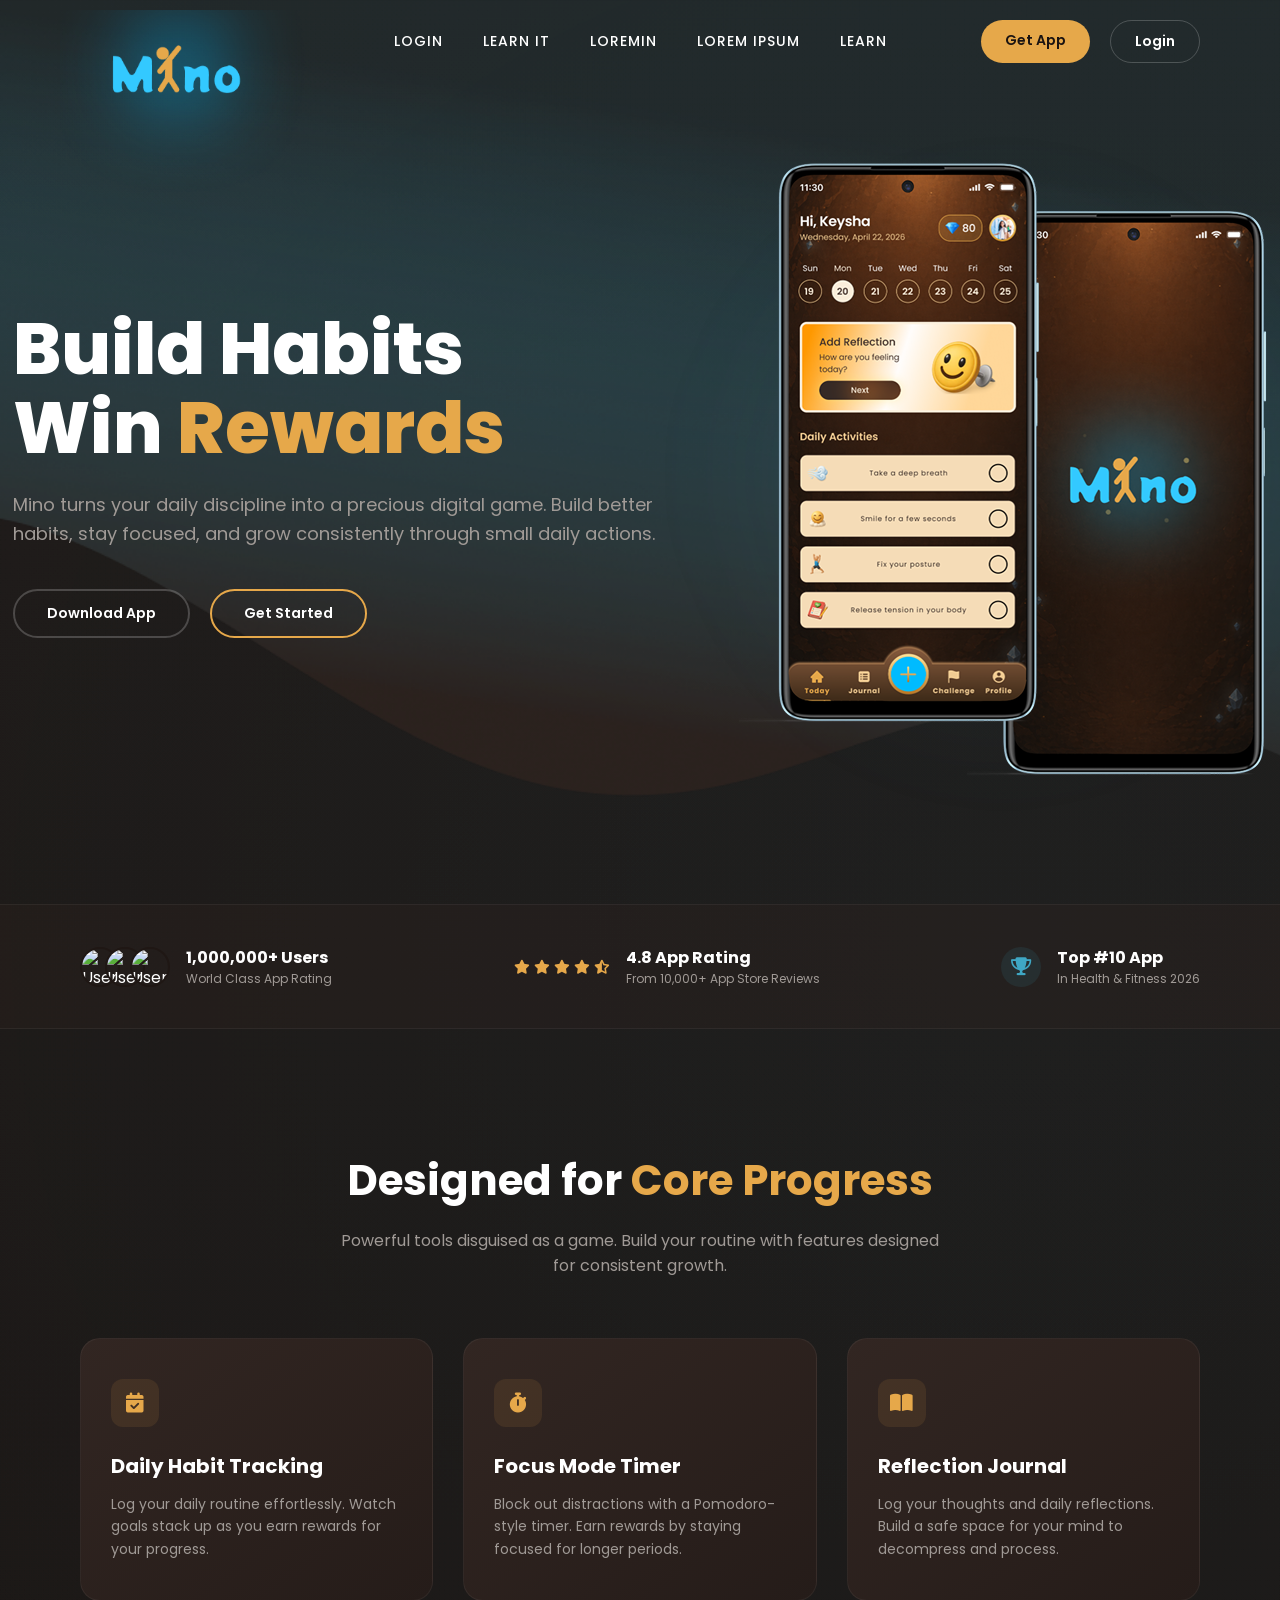
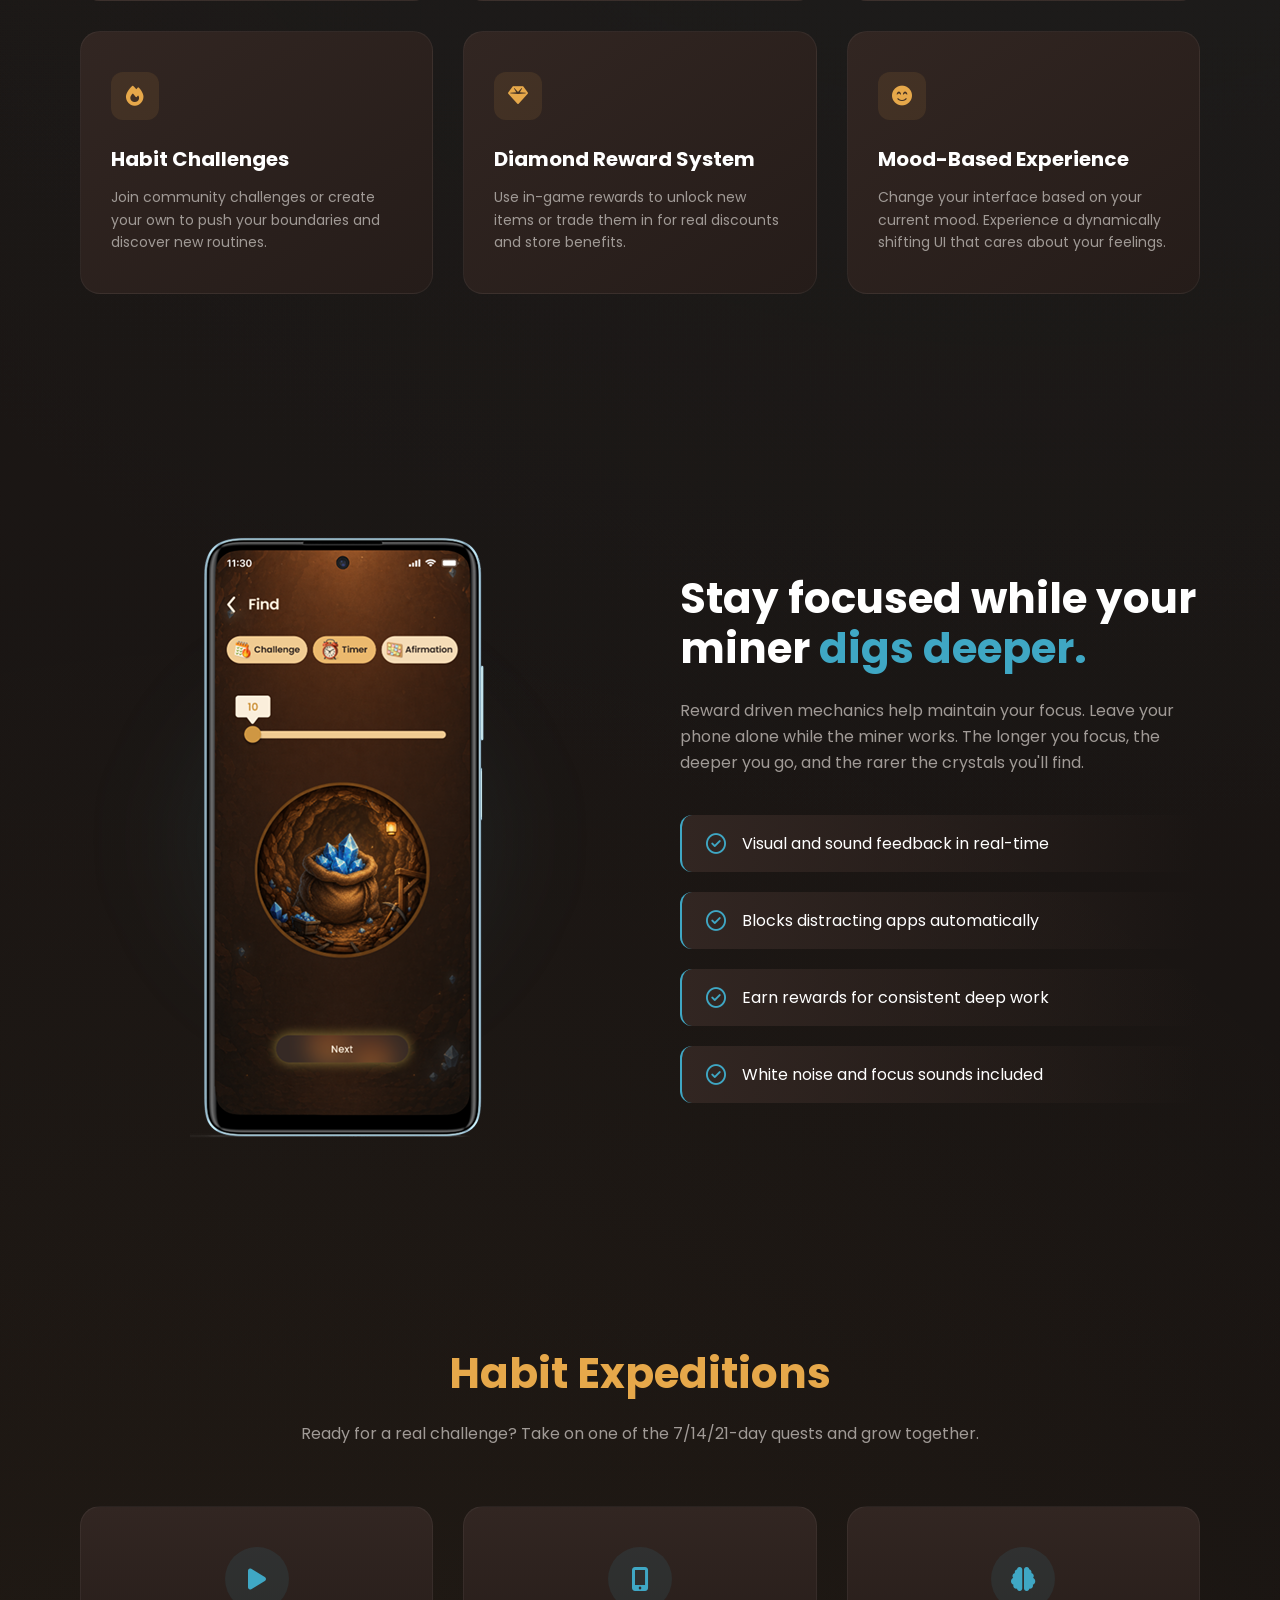
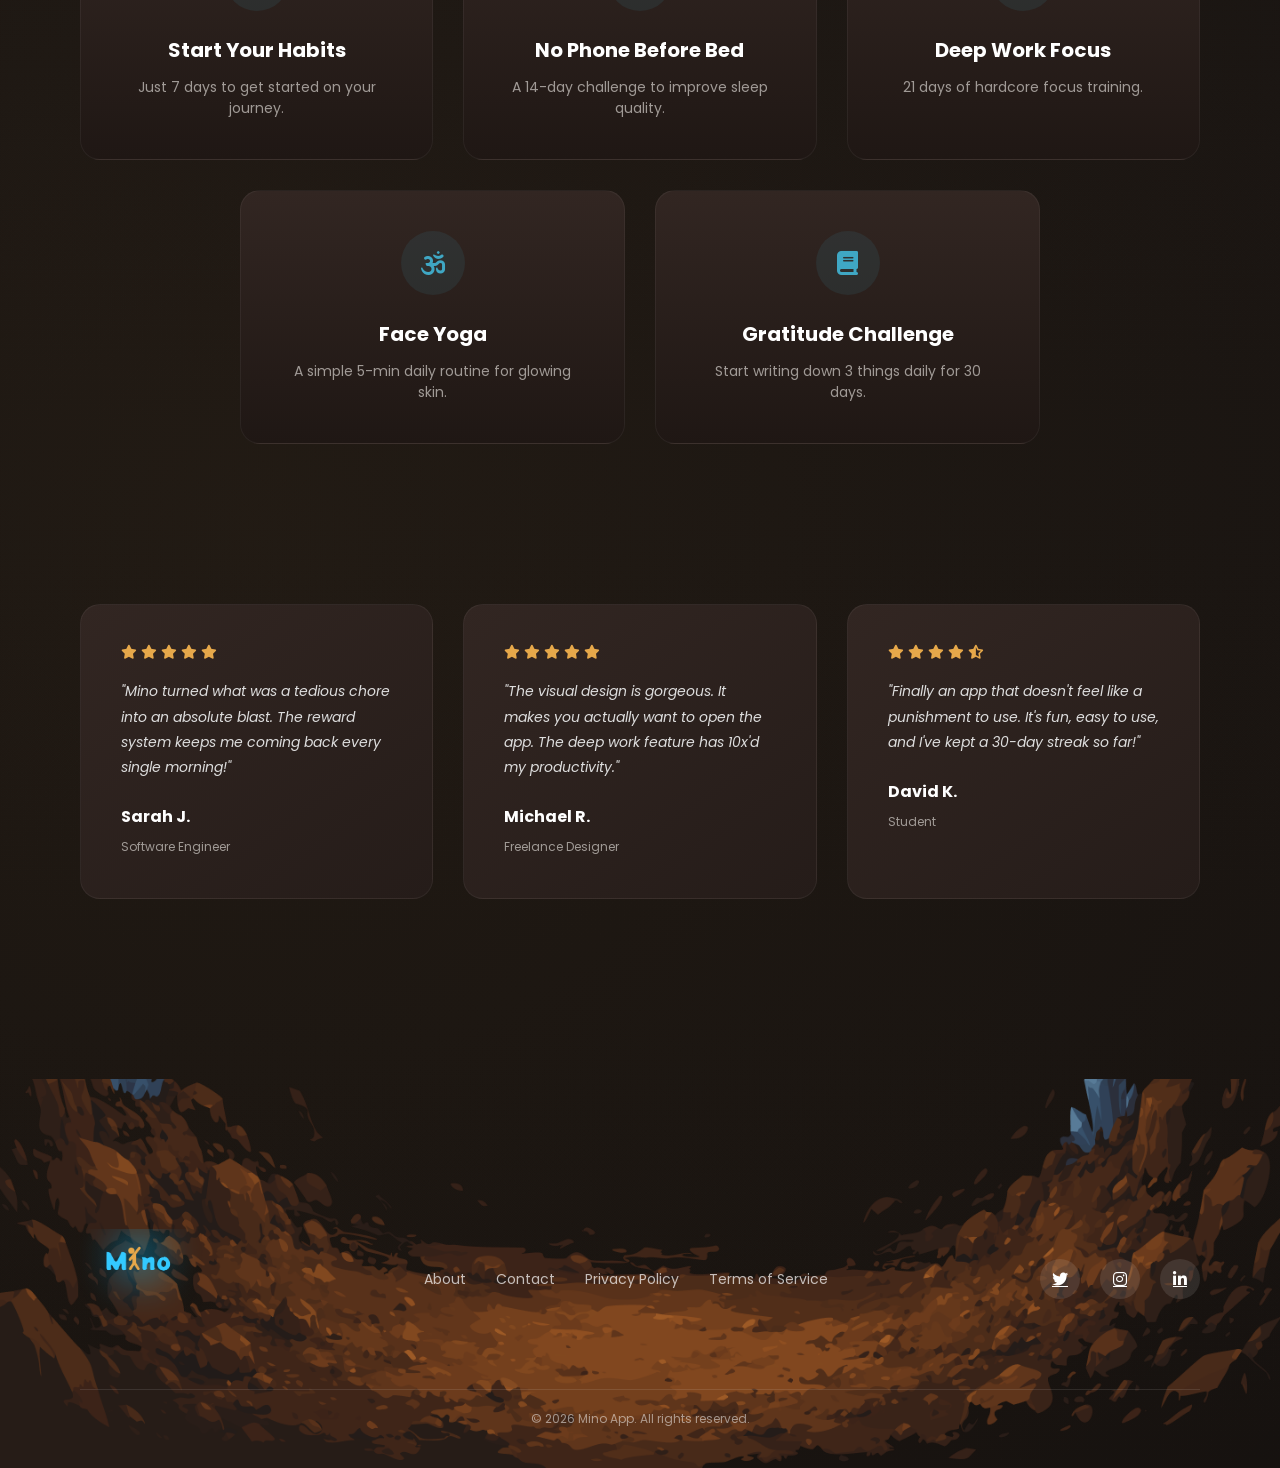
==== index.html @ 0b79ce55 "first commit" ====
<!DOCTYPE html>
<html lang="en">
<head>
    <meta charset="UTF-8">
    <meta name="viewport" content="width=device-width, initial-scale=1.0">
    <title>Mino - Build Habits Win Rewards</title>
    <link rel="stylesheet" href="style.css">
    <link href="https://fonts.googleapis.com/css2?family=Poppins:wght@300;400;500;600;700;800&display=swap" rel="stylesheet">
    <link rel="stylesheet" href="https://cdnjs.cloudflare.com/ajax/libs/font-awesome/6.4.0/css/all.min.css">
</head>
<body>
    <div class="app-container">
        <!-- Logo -->
        <div class="logo">
            <img src="assets/logo.png" alt="Mino Logo" class="logo-img">
        </div>

        <!-- Navigation -->
        <nav class="navbar">
            <div class="nav-links">
                <a href="#">Login</a>
                <a href="#">Learn It</a>
                <a href="#">Loremin</a>
                <a href="#">Lorem Ipsum</a>
                <a href="#">Learn</a>
            </div>
            <div class="nav-actions">
                <a href="#" class="btn btn-primary">Get App</a>
                <a href="#" class="btn btn-outline">Login</a>
            </div>
        </nav>

        <!-- Hero Section -->
        <div class="hero-overlay"></div>
        <section class="hero">
            <div class="hero-content">
                <h1>Build Habits<br>Win <span class="text-orange">Rewards</span></h1>
                <p>Mino turns your daily discipline into a precious digital game. Build better habits, stay focused, and grow consistently through small daily actions.</p>
                <div class="hero-buttons">
                    <a href="#" class="btn btn-outline-thick">Download App</a>
                    <a href="#" class="btn btn-outline-thick text-orange border-orange">Get Started</a>
                </div>
            </div>
            <div class="hero-image">
                <div class="glow-bg"></div>
                <img src="assets/two_phones.png" alt="Mino App on Phones" class="phones-img">
            </div>
        </section>

        <!-- Stats Strip -->
        <section class="stats-strip">
            <div class="stat-item">
                <div class="avatars">
                    <img src="https://i.pravatar.cc/150?u=1" alt="User">
                    <img src="https://i.pravatar.cc/150?u=2" alt="User">
                    <img src="https://i.pravatar.cc/150?u=3" alt="User">
                </div>
                <div class="stat-text">
                    <strong>1,000,000+ Users</strong>
                    <span>World Class App Rating</span>
                </div>
            </div>
            <div class="stat-item center-stat">
                <div class="stars">
                    <i class="fas fa-star"></i><i class="fas fa-star"></i><i class="fas fa-star"></i><i class="fas fa-star"></i><i class="fas fa-star-half-alt"></i>
                </div>
                <div class="stat-text">
                    <strong>4.8 App Rating</strong>
                    <span>From 10,000+ App Store Reviews</span>
                </div>
            </div>
            <div class="stat-item right-stat">
                <div class="icon-circle"><i class="fas fa-trophy"></i></div>
                <div class="stat-text">
                    <strong>Top #10 App</strong>
                    <span>In Health & Fitness 2026</span>
                </div>
            </div>
        </section>

        <!-- Features Grid -->
        <section class="features">
            <div class="section-header">
                <h2>Designed for <span class="text-orange">Core Progress</span></h2>
                <p>Powerful tools disguised as a game. Build your routine with features designed for consistent growth.</p>
            </div>
            <div class="features-grid">
                <div class="feature-card">
                    <div class="icon-box"><i class="fas fa-calendar-check"></i></div>
                    <h3>Daily Habit Tracking</h3>
                    <p>Log your daily routine effortlessly. Watch goals stack up as you earn rewards for your progress.</p>
                </div>
                <div class="feature-card">
                    <div class="icon-box"><i class="fas fa-stopwatch"></i></div>
                    <h3>Focus Mode Timer</h3>
                    <p>Block out distractions with a Pomodoro-style timer. Earn rewards by staying focused for longer periods.</p>
                </div>
                <div class="feature-card">
                    <div class="icon-box"><i class="fas fa-book-open"></i></div>
                    <h3>Reflection Journal</h3>
                    <p>Log your thoughts and daily reflections. Build a safe space for your mind to decompress and process.</p>
                </div>
                <div class="feature-card">
                    <div class="icon-box"><i class="fas fa-fire"></i></div>
                    <h3>Habit Challenges</h3>
                    <p>Join community challenges or create your own to push your boundaries and discover new routines.</p>
                </div>
                <div class="feature-card">
                    <div class="icon-box"><i class="fas fa-gem"></i></div>
                    <h3>Diamond Reward System</h3>
                    <p>Use in-game rewards to unlock new items or trade them in for real discounts and store benefits.</p>
                </div>
                <div class="feature-card">
                    <div class="icon-box"><i class="fas fa-smile-beam"></i></div>
                    <h3>Mood-Based Experience</h3>
                    <p>Change your interface based on your current mood. Experience a dynamically shifting UI that cares about your feelings.</p>
                </div>
            </div>
        </section>

        <!-- Miner Section -->
        <section class="miner-section">
            <div class="miner-image">
                <div class="glow-bg-cyan"></div>
                <img src="assets/single_phone.png" alt="Mino Miner App">
            </div>
            <div class="miner-content">
                <h2>Stay focused while your<br>miner <span class="text-cyan">digs deeper.</span></h2>
                <p>Reward driven mechanics help maintain your focus. Leave your phone alone while the miner works. The longer you focus, the deeper you go, and the rarer the crystals you'll find.</p>
                
                <div class="miner-features">
                    <div class="miner-feature">
                        <i class="far fa-check-circle"></i>
                        <span>Visual and sound feedback in real-time</span>
                    </div>
                    <div class="miner-feature">
                        <i class="far fa-check-circle"></i>
                        <span>Blocks distracting apps automatically</span>
                    </div>
                    <div class="miner-feature">
                        <i class="far fa-check-circle"></i>
                        <span>Earn rewards for consistent deep work</span>
                    </div>
                    <div class="miner-feature">
                        <i class="far fa-check-circle"></i>
                        <span>White noise and focus sounds included</span>
                    </div>
                </div>
            </div>
        </section>

        <!-- Habit Expeditions -->
        <section class="expeditions">
            <h2>Habit Expeditions</h2>
            <p>Ready for a real challenge? Take on one of the 7/14/21-day quests and grow together.</p>
            
            <div class="expeditions-grid">
                <div class="expedition-card">
                    <div class="icon-circle-large"><i class="fas fa-play"></i></div>
                    <h3>Start Your Habits</h3>
                    <p>Just 7 days to get started on your journey.</p>
                </div>
                <div class="expedition-card">
                    <div class="icon-circle-large"><i class="fas fa-mobile-alt"></i></div>
                    <h3>No Phone Before Bed</h3>
                    <p>A 14-day challenge to improve sleep quality.</p>
                </div>
                <div class="expedition-card">
                    <div class="icon-circle-large"><i class="fas fa-brain"></i></div>
                    <h3>Deep Work Focus</h3>
                    <p>21 days of hardcore focus training.</p>
                </div>
            </div>
            <div class="expeditions-grid bottom-grid">
                <div class="expedition-card">
                    <div class="icon-circle-large"><i class="fas fa-om"></i></div>
                    <h3>Face Yoga</h3>
                    <p>A simple 5-min daily routine for glowing skin.</p>
                </div>
                <div class="expedition-card">
                    <div class="icon-circle-large"><i class="fas fa-book"></i></div>
                    <h3>Gratitude Challenge</h3>
                    <p>Start writing down 3 things daily for 30 days.</p>
                </div>
            </div>
        </section>

        <!-- Testimonials -->
        <section class="testimonials">
            <div class="testimonial-card">
                <div class="stars"><i class="fas fa-star"></i><i class="fas fa-star"></i><i class="fas fa-star"></i><i class="fas fa-star"></i><i class="fas fa-star"></i></div>
                <p>"Mino turned what was a tedious chore into an absolute blast. The reward system keeps me coming back every single morning!"</p>
                <strong>Sarah J.</strong>
                <span>Software Engineer</span>
            </div>
            <div class="testimonial-card">
                <div class="stars"><i class="fas fa-star"></i><i class="fas fa-star"></i><i class="fas fa-star"></i><i class="fas fa-star"></i><i class="fas fa-star"></i></div>
                <p>"The visual design is gorgeous. It makes you actually want to open the app. The deep work feature has 10x'd my productivity."</p>
                <strong>Michael R.</strong>
                <span>Freelance Designer</span>
            </div>
            <div class="testimonial-card">
                <div class="stars"><i class="fas fa-star"></i><i class="fas fa-star"></i><i class="fas fa-star"></i><i class="fas fa-star"></i><i class="fas fa-star-half-alt"></i></div>
                <p>"Finally an app that doesn't feel like a punishment to use. It's fun, easy to use, and I've kept a 30-day streak so far!"</p>
                <strong>David K.</strong>
                <span>Student</span>
            </div>
        </section>

        <!-- Footer -->
        <footer class="site-footer">
            <div class="footer-content">
                <img src="assets/logo.png" alt="Mino Logo" class="footer-logo">
                <div class="footer-links">
                    <a href="#">About</a>
                    <a href="#">Contact</a>
                    <a href="#">Privacy Policy</a>
                    <a href="#">Terms of Service</a>
                </div>
                <div class="social-links">
                    <a href="#"><i class="fab fa-twitter"></i></a>
                    <a href="#"><i class="fab fa-instagram"></i></a>
                    <a href="#"><i class="fab fa-linkedin-in"></i></a>
                </div>
            </div>
            <div class="copyright">
                &copy; 2026 Mino App. All rights reserved.
            </div>
        </footer>
    </div>
</body>
</html>
---- style.css ----
:root {
    --color-orange: #E6A84A;
    --color-cyan: #3FA7C4;
    --color-cyan-glow: #3FA7C420;
    --color-bg-dark: #1F1714;
    --color-bg-light: #2F2420;
    --color-card-bg: #3B2F2A;
    --color-text: #FFFFFF;
    --color-text-muted: #A09A96;
}

* {
    margin: 0;
    padding: 0;
    box-sizing: border-box;
}

body {
    font-family: 'Poppins', sans-serif;
    background-color: var(--color-bg-dark);
    background: linear-gradient(180deg, #1f1a18 0%, #15110f 100%);
    color: var(--color-text);
    overflow-x: hidden;
}

.app-container {
    width: 100%;
    margin: 0 auto;
    position: relative;
    background: radial-gradient(circle at 80% 20%, rgba(63, 167, 196, 0.05) 0%, transparent 40%),
                radial-gradient(circle at 20% 80%, rgba(230, 168, 74, 0.05) 0%, transparent 40%);
}

.text-orange {
    color: var(--color-orange);
}

.text-cyan {
    color: var(--color-cyan);
}

/* Navigation */
.navbar {
    display: flex;
    justify-content: flex-end;
    align-items: center;
    padding: 20px 80px;
    position: relative;
    z-index: 10;
}

.logo {
    position: absolute;
    top: 10px;
    left: 60px;
    z-index: 100;
}

.logo-img {
    height: 200px;
}

.nav-links {
    display: flex;
    gap: 40px;
    position: absolute;
    left: 50%;
    transform: translateX(-50%);
}

.nav-links a {
    color: var(--color-text);
    text-decoration: none;
    font-size: 14px;
    font-weight: 500;
    text-transform: uppercase;
    letter-spacing: 1px;
    transition: color 0.3s;
}

.nav-links a:hover {
    color: var(--color-orange);
}

.nav-actions {
    display: flex;
    gap: 20px;
}

.btn {
    padding: 10px 24px;
    border-radius: 50px;
    text-decoration: none;
    font-weight: 600;
    font-size: 14px;
    transition: all 0.3s;
}

.btn-primary {
    background-color: var(--color-orange);
    color: #1A1311;
}

.btn-primary:hover {
    background-color: #f5b75a;
    box-shadow: 0 0 15px rgba(230, 168, 74, 0.4);
}

.btn-outline {
    border: 1px solid rgba(255, 255, 255, 0.2);
    color: var(--color-text);
}

.btn-outline:hover {
    border-color: var(--color-orange);
    color: var(--color-orange);
}

.btn-outline-thick {
    border: 2px solid rgba(255, 255, 255, 0.2);
    color: var(--color-text);
    padding: 12px 32px;
}

.border-orange {
    border-color: var(--color-orange);
}

/* Hero Section */
.hero-overlay {
    position: absolute;
    top: 0;
    left: 0;
    width: 100%;
    height: 1000px;
    background-image: url('assets/overlay1.png');
    background-size: cover;
    background-position: center top;
    background-repeat: no-repeat;
    z-index: 1;
    pointer-events: none;
    opacity: 0.8; /* Adjust if it's too bright */
}

.hero {
    display: flex;
    align-items: center;
    gap: 38px;
    max-width: 1253.2px;
    height: 621px;
    margin: 80px auto 120px;
    position: relative;
}

.hero-content {
    flex: 1;
    z-index: 2;
}

.hero-content h1 {
    font-size: 72px;
    font-weight: 800;
    line-height: 1.1;
    margin-bottom: 24px;
}

.hero-content p {
    font-size: 18px;
    color: var(--color-text-muted);
    margin-bottom: 40px;
    line-height: 1.6;
}

.hero-buttons {
    display: flex;
    gap: 20px;
}

.hero-image {
    width: 528px;
    height: 621px;
    position: relative;
    display: flex;
    justify-content: flex-end;
}

.phones-img {
    width: 528px;
    height: 621px;
    object-fit: contain;
    z-index: 2;
    position: relative;
}

.glow-bg {
    position: absolute;
    top: 50%;
    left: 50%;
    transform: translate(-50%, -50%);
    width: 600px;
    height: 600px;
    background: radial-gradient(circle, var(--color-cyan-glow) 0%, transparent 70%);
    z-index: 1;
    filter: blur(50px);
}

/* Stats Strip */
.stats-strip {
    display: flex;
    justify-content: space-between;
    align-items: center;
    padding: 40px 80px;
    border-top: 1px solid rgba(255,255,255,0.05);
    border-bottom: 1px solid rgba(255,255,255,0.05);
    background: rgba(47, 36, 32, 0.3);
}

.stat-item {
    display: flex;
    align-items: center;
    gap: 16px;
}

.avatars {
    display: flex;
}

.avatars img {
    width: 40px;
    height: 40px;
    border-radius: 50%;
    border: 2px solid var(--color-bg-dark);
    margin-left: -15px;
}

.avatars img:first-child {
    margin-left: 0;
}

.stat-text {
    display: flex;
    flex-direction: column;
}

.stat-text strong {
    font-size: 16px;
}

.stat-text span {
    font-size: 12px;
    color: var(--color-text-muted);
}

.stars {
    color: var(--color-orange);
    font-size: 14px;
    display: flex;
    gap: 4px;
}

.icon-circle {
    width: 40px;
    height: 40px;
    border-radius: 50%;
    background: rgba(63, 167, 196, 0.1);
    color: var(--color-cyan);
    display: flex;
    justify-content: center;
    align-items: center;
    font-size: 18px;
}

/* Features Grid */
.features {
    padding: 120px 80px;
    text-align: center;
}

.section-header {
    max-width: 600px;
    margin: 0 auto 60px;
}

.section-header h2 {
    font-size: 42px;
    margin-bottom: 16px;
}

.section-header p {
    color: var(--color-text-muted);
}

.features-grid {
    display: grid;
    grid-template-columns: repeat(3, 1fr);
    gap: 30px;
    text-align: left;
}

.feature-card {
    background: linear-gradient(145deg, #322622 0%, #251c19 100%);
    border: 1px solid rgba(255,255,255,0.05);
    padding: 40px 30px;
    border-radius: 20px;
    transition: all 0.3s ease;
}

.feature-card:hover {
    transform: translateY(-8px);
    border-color: rgba(230, 168, 74, 0.5);
    box-shadow: 0 15px 30px rgba(230, 168, 74, 0.15);
}

.icon-box {
    width: 48px;
    height: 48px;
    background: rgba(230, 168, 74, 0.1);
    color: var(--color-orange);
    border-radius: 12px;
    display: flex;
    justify-content: center;
    align-items: center;
    font-size: 20px;
    margin-bottom: 24px;
}

.feature-card h3 {
    font-size: 20px;
    margin-bottom: 12px;
}

.feature-card p {
    font-size: 14px;
    color: var(--color-text-muted);
    line-height: 1.6;
}

/* Miner Section */
.miner-section {
    display: flex;
    align-items: center;
    padding: 120px 80px;
    gap: 80px;
}

.miner-image {
    flex: 1;
    position: relative;
    display: flex;
    justify-content: center;
}

.miner-image img {
    max-width: 100%;
    z-index: 2;
    position: relative;
}

.glow-bg-cyan {
    position: absolute;
    top: 50%;
    left: 50%;
    transform: translate(-50%, -50%);
    width: 500px;
    height: 500px;
    background: radial-gradient(circle, var(--color-cyan-glow) 0%, transparent 60%);
    z-index: 1;
    filter: blur(40px);
}

.miner-content {
    flex: 1;
}

.miner-content h2 {
    font-size: 42px;
    margin-bottom: 24px;
    line-height: 1.2;
}

.miner-content p {
    color: var(--color-text-muted);
    margin-bottom: 40px;
    font-size: 16px;
    line-height: 1.6;
}

.miner-features {
    display: flex;
    flex-direction: column;
    gap: 20px;
}

.miner-feature {
    display: flex;
    align-items: center;
    gap: 16px;
    background: linear-gradient(90deg, #322622 0%, transparent 100%);
    padding: 16px 24px;
    border-radius: 12px;
    border-left: 2px solid var(--color-cyan);
    transition: transform 0.3s ease, background 0.3s ease;
}

.miner-feature:hover {
    transform: translateX(10px);
    background: linear-gradient(90deg, #3b2f2a 0%, transparent 100%);
}

.miner-feature i {
    color: var(--color-cyan);
    font-size: 20px;
}

/* Expeditions */
.expeditions {
    padding: 80px;
    text-align: center;
}

.expeditions h2 {
    font-size: 42px;
    margin-bottom: 16px;
    color: var(--color-orange);
}

.expeditions > p {
    color: var(--color-text-muted);
    margin-bottom: 60px;
}

.expeditions-grid {
    display: grid;
    grid-template-columns: repeat(3, 1fr);
    gap: 30px;
    margin-bottom: 30px;
}

.bottom-grid {
    grid-template-columns: repeat(2, 1fr);
    max-width: 800px;
    margin: 0 auto;
}

.expedition-card {
    background: linear-gradient(180deg, #322622 0%, #1f1714 100%);
    border: 1px solid rgba(255,255,255,0.05);
    padding: 40px;
    border-radius: 20px;
    transition: all 0.3s ease;
}

.expedition-card:hover {
    transform: translateY(-8px);
    border-color: rgba(63, 167, 196, 0.5);
    box-shadow: 0 15px 30px rgba(63, 167, 196, 0.15);
}

.icon-circle-large {
    width: 64px;
    height: 64px;
    background: rgba(63, 167, 196, 0.1);
    color: var(--color-cyan);
    border-radius: 50%;
    display: flex;
    justify-content: center;
    align-items: center;
    font-size: 24px;
    margin: 0 auto 24px;
}

.expedition-card h3 {
    font-size: 20px;
    margin-bottom: 12px;
}

.expedition-card p {
    font-size: 14px;
    color: var(--color-text-muted);
}

/* Testimonials */
.testimonials {
    display: grid;
    grid-template-columns: repeat(3, 1fr);
    gap: 30px;
    padding: 80px;
}

.testimonial-card {
    background: linear-gradient(145deg, #322622 0%, #251c19 100%);
    padding: 40px;
    border-radius: 20px;
    border: 1px solid rgba(255,255,255,0.05);
    transition: all 0.3s ease;
}

.testimonial-card:hover {
    transform: translateY(-8px);
    border-color: rgba(230, 168, 74, 0.5);
    box-shadow: 0 15px 30px rgba(230, 168, 74, 0.15);
}

.testimonial-card .stars {
    margin-bottom: 20px;
}

.testimonial-card p {
    font-size: 14px;
    line-height: 1.8;
    color: #ddd;
    margin-bottom: 24px;
    font-style: italic;
}

.testimonial-card strong {
    display: block;
    font-size: 16px;
    margin-bottom: 4px;
}

.testimonial-card span {
    font-size: 12px;
    color: var(--color-text-muted);
}

/* Footer */
.site-footer {
    position: relative;
    padding: 150px 80px 40px;
    margin-top: 100px;
    background-image: url('assets/bgg.png');
    background-size: cover;
    background-position: bottom center;
    background-repeat: no-repeat;
}

.footer-content {
    display: flex;
    justify-content: space-between;
    align-items: center;
    margin-bottom: 60px;
    position: relative;
    z-index: 2;
}

.footer-logo {
    height: 100px;
}

.footer-links {
    display: flex;
    gap: 30px;
}

.footer-links a {
    color: rgba(255,255,255,0.7);
    text-decoration: none;
    font-size: 14px;
}

.footer-links a:hover {
    color: #fff;
}

.social-links {
    display: flex;
    gap: 20px;
}

.social-links a {
    width: 40px;
    height: 40px;
    border-radius: 50%;
    background: rgba(255,255,255,0.1);
    color: #fff;
    display: flex;
    justify-content: center;
    align-items: center;
    transition: all 0.3s;
}

.social-links a:hover {
    background: var(--color-orange);
    color: #1A1311;
}

.copyright {
    text-align: center;
    color: rgba(255,255,255,0.5);
    font-size: 12px;
    border-top: 1px solid rgba(255,255,255,0.1);
    padding-top: 20px;
    position: relative;
    z-index: 2;
}
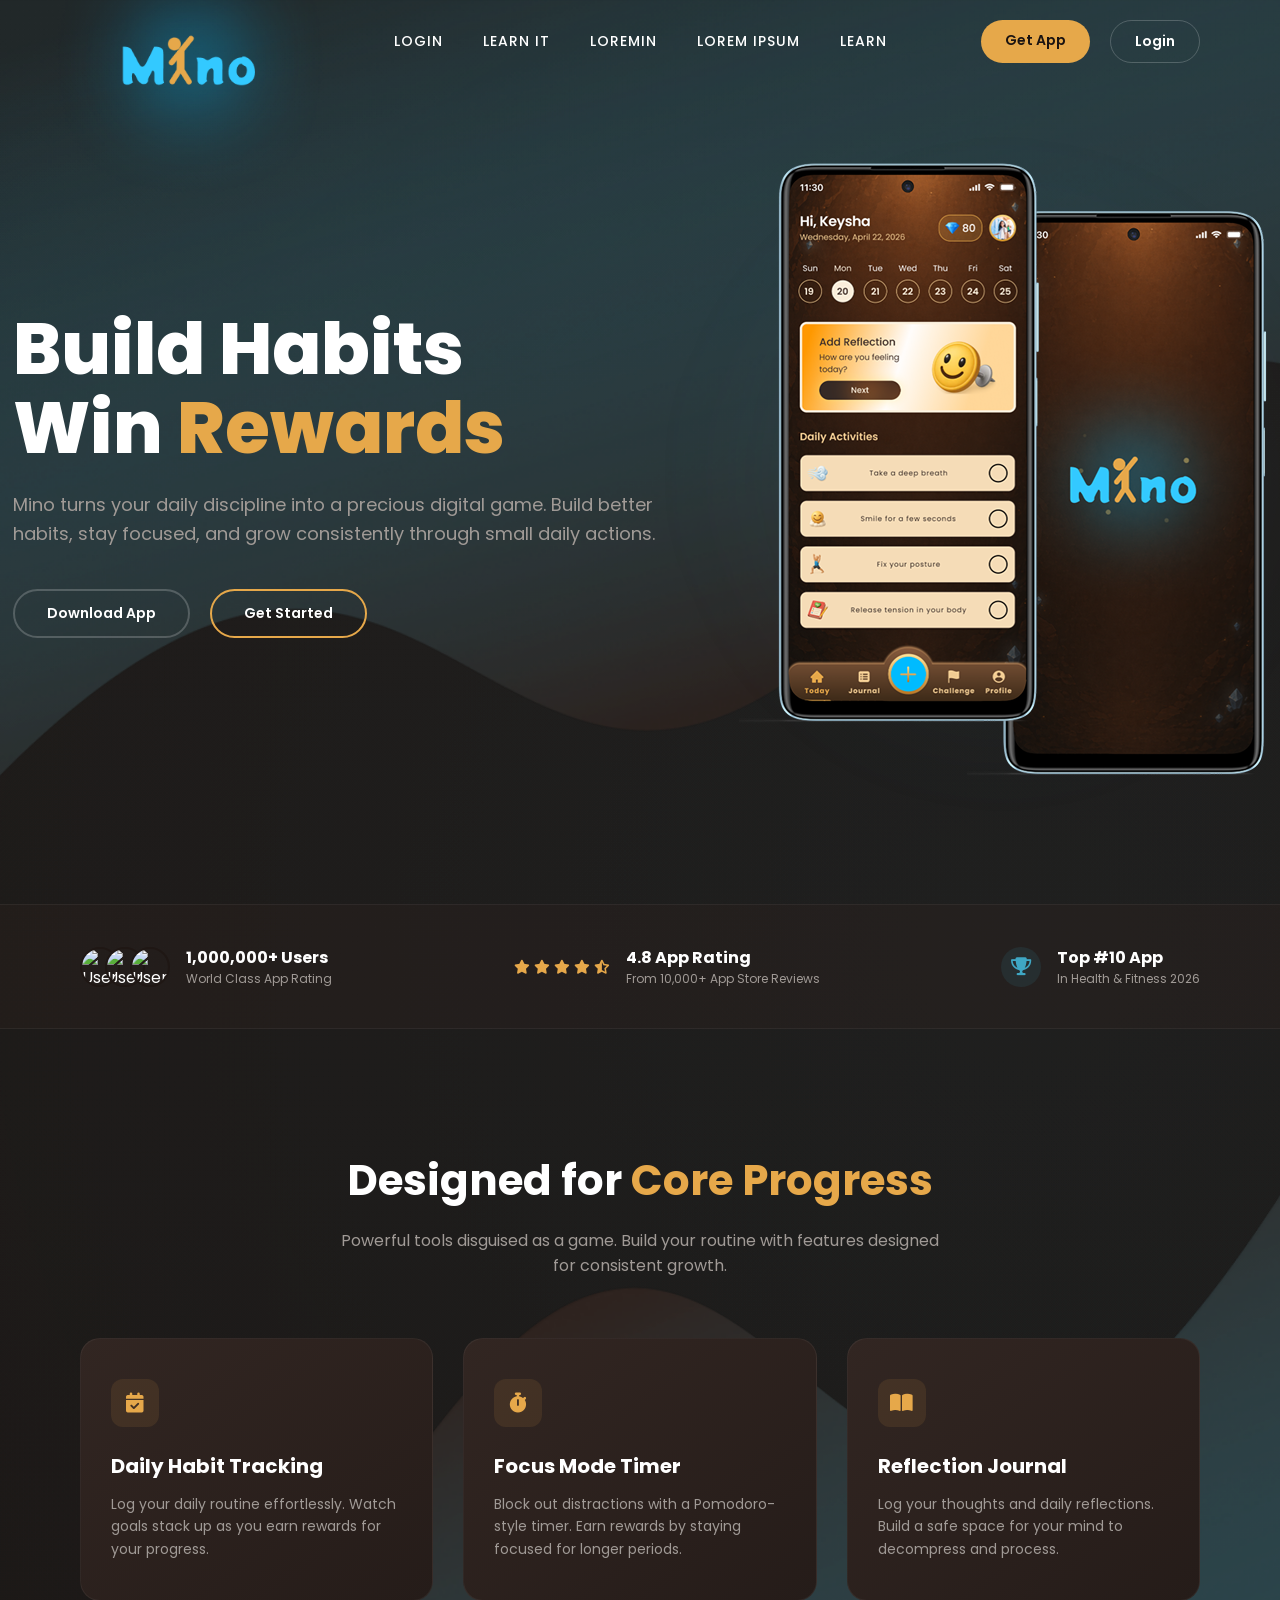
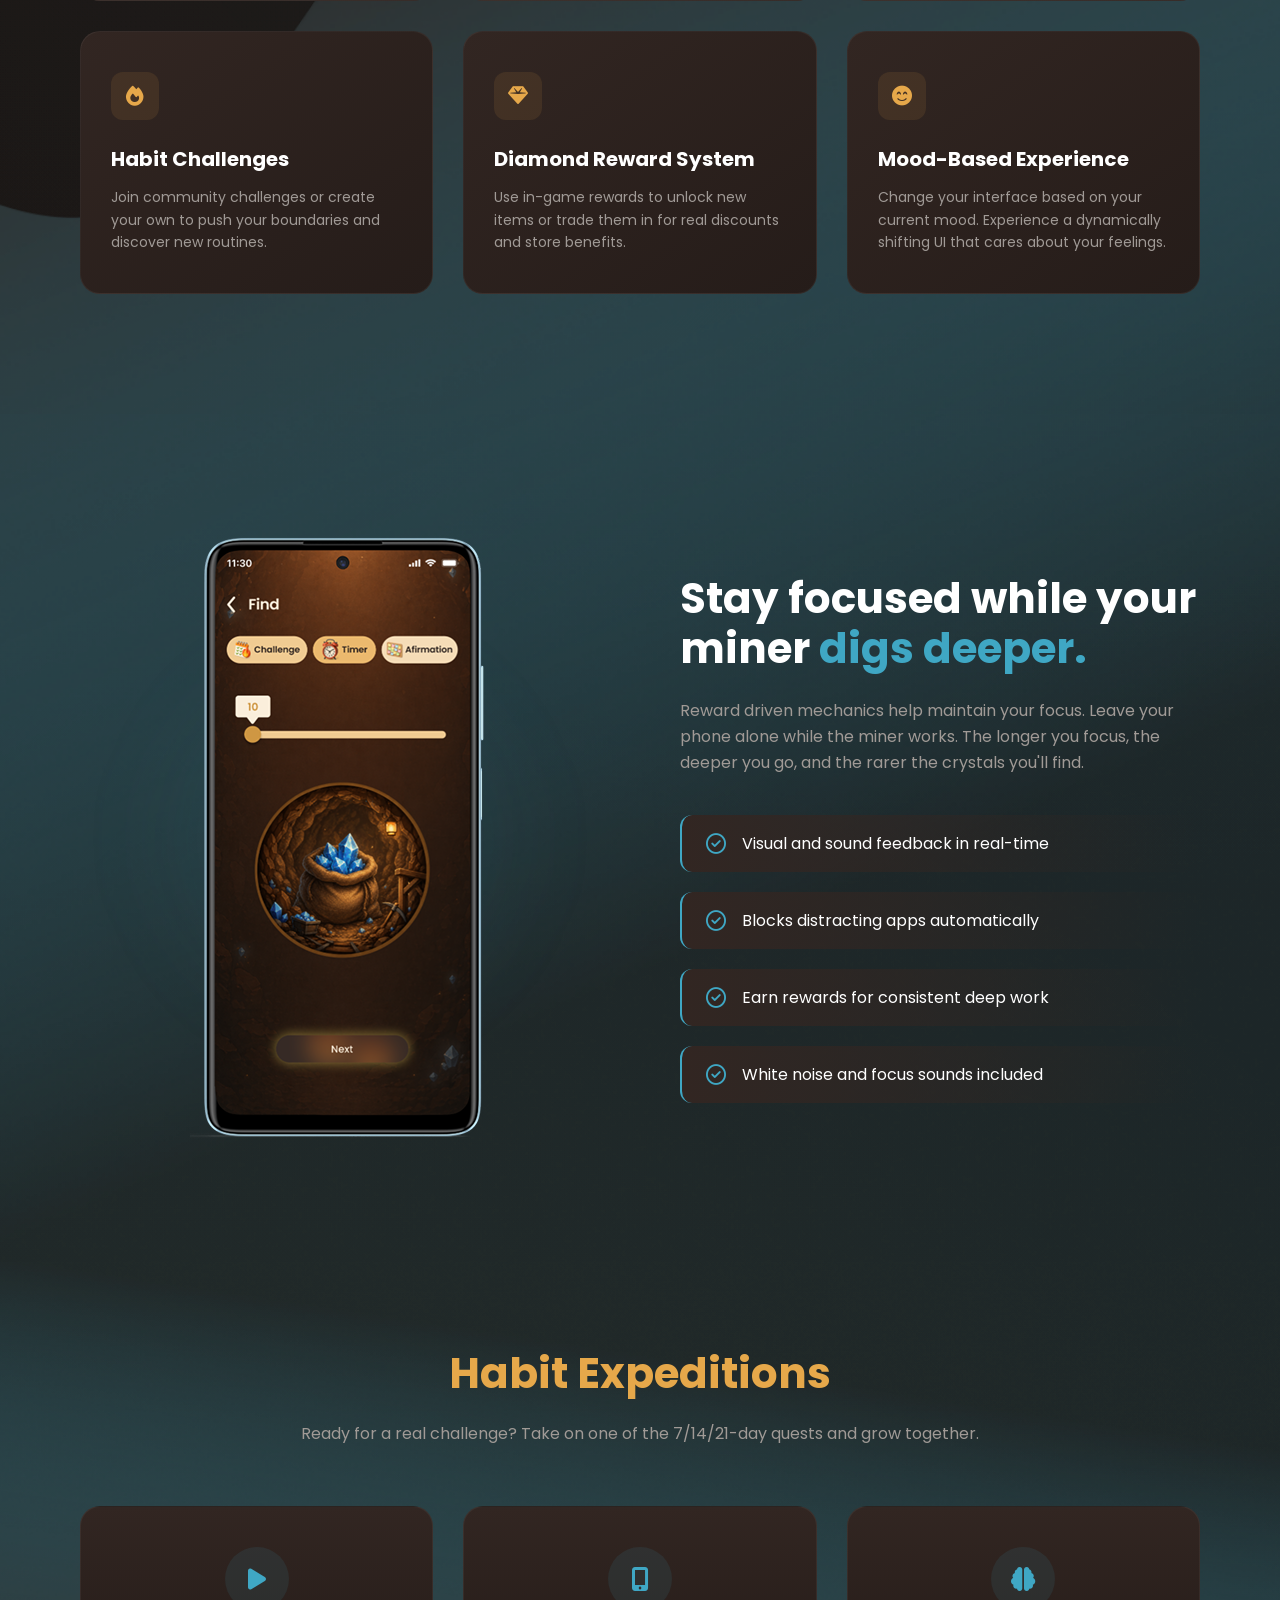
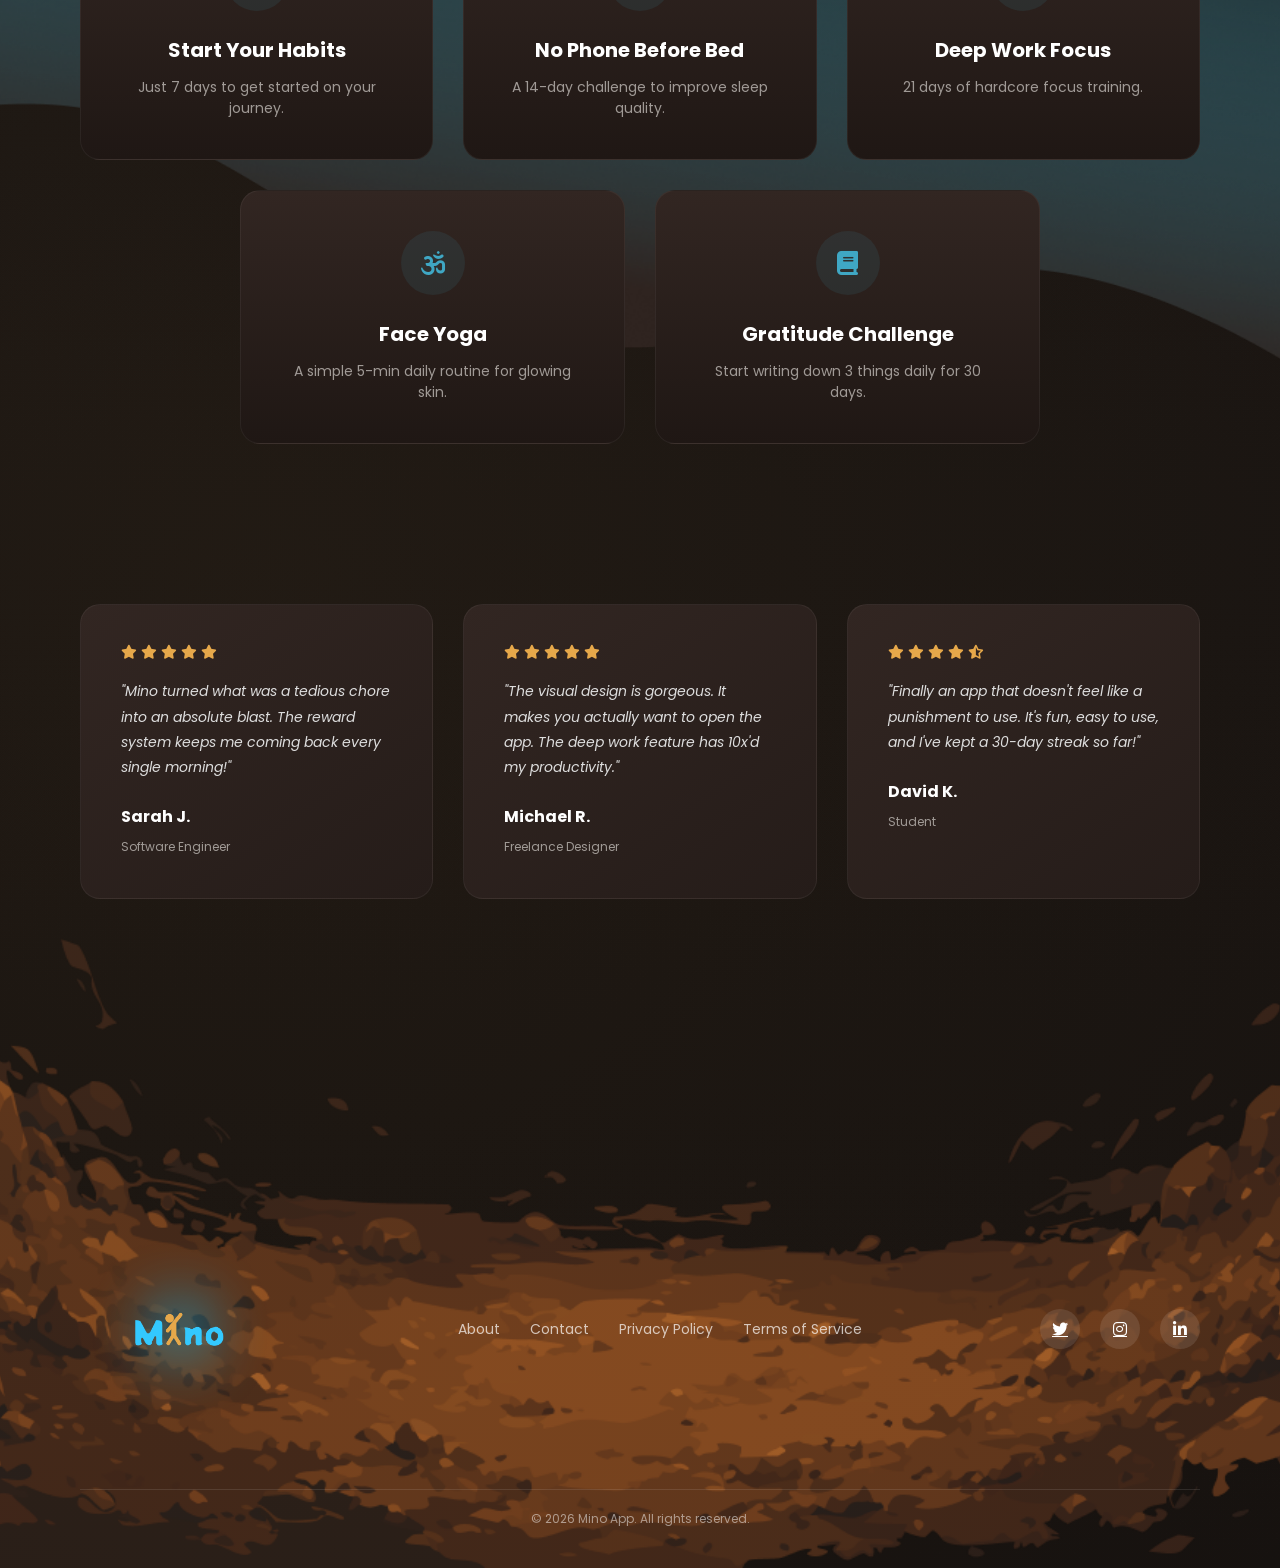
==== commit 982c38ef: "update ke2" ====
--- a/index.html
+++ b/index.html
@@ -47,8 +47,11 @@
             </div>
         </section>
 
-        <!-- Stats Strip -->
-        <section class="stats-strip">
+        <div class="middle-section">
+            <div class="middle-overlay"></div>
+
+            <!-- Stats Strip -->
+            <section class="stats-strip">
             <div class="stat-item">
                 <div class="avatars">
                     <img src="https://i.pravatar.cc/150?u=1" alt="User">
@@ -117,9 +120,11 @@
                 </div>
             </div>
         </section>
+        </div>
 
         <!-- Miner Section -->
         <section class="miner-section">
+            <div class="miner-overlay"></div>
             <div class="miner-image">
                 <div class="glow-bg-cyan"></div>
                 <img src="assets/single_phone.png" alt="Mino Miner App">
@@ -151,6 +156,7 @@
 
         <!-- Habit Expeditions -->
         <section class="expeditions">
+            <div class="expeditions-overlay"></div>
             <h2>Habit Expeditions</h2>
             <p>Ready for a real challenge? Take on one of the 7/14/21-day quests and grow together.</p>
             
@@ -185,8 +191,11 @@
             </div>
         </section>
 
-        <!-- Testimonials -->
-        <section class="testimonials">
+        <div class="bottom-section">
+            <div class="bottom-overlay"></div>
+
+            <!-- Testimonials -->
+            <section class="testimonials">
             <div class="testimonial-card">
                 <div class="stars"><i class="fas fa-star"></i><i class="fas fa-star"></i><i class="fas fa-star"></i><i class="fas fa-star"></i><i class="fas fa-star"></i></div>
                 <p>"Mino turned what was a tedious chore into an absolute blast. The reward system keeps me coming back every single morning!"</p>
@@ -227,6 +236,7 @@
                 &copy; 2026 Mino App. All rights reserved.
             </div>
         </footer>
+        </div>
     </div>
 </body>
 </html>
--- a/style.css
+++ b/style.css
@@ -51,13 +51,13 @@
 
 .logo {
     position: absolute;
-    top: 10px;
-    left: 60px;
+    top: -90px;
+    left: 40px;
     z-index: 100;
 }
 
 .logo-img {
-    height: 200px;
+    height: 300px;
 }
 
 .nav-links {
@@ -139,7 +139,7 @@
     background-repeat: no-repeat;
     z-index: 1;
     pointer-events: none;
-    opacity: 0.8; /* Adjust if it's too bright */
+    opacity: 0.8;
 }
 
 .hero {
@@ -204,6 +204,26 @@
     filter: blur(50px);
 }
 
+.middle-section {
+    width: 100%;
+    position: relative;
+}
+
+/* Middle Section Overlay */
+.middle-overlay {
+    position: absolute;
+    top: 0;
+    left: 0;
+    width: 100%;
+    height: 100%;
+    background-image: url('assets/overlay2.png');
+    background-size: cover;
+    background-position: center;
+    background-repeat: no-repeat;
+    z-index: 1;
+    pointer-events: none;
+}
+
 /* Stats Strip */
 .stats-strip {
     display: flex;
@@ -213,6 +233,8 @@
     border-top: 1px solid rgba(255,255,255,0.05);
     border-bottom: 1px solid rgba(255,255,255,0.05);
     background: rgba(47, 36, 32, 0.3);
+    position: relative;
+    z-index: 2;
 }
 
 .stat-item {
@@ -274,6 +296,8 @@
 .features {
     padding: 120px 80px;
     text-align: center;
+    position: relative;
+    z-index: 2;
 }
 
 .section-header {
@@ -341,6 +365,23 @@
     align-items: center;
     padding: 120px 80px;
     gap: 80px;
+    position: relative;
+    z-index: 2;
+}
+
+/* Miner Section Overlay */
+.miner-overlay {
+    position: absolute;
+    top: 0;
+    left: 0;
+    width: 100%;
+    height: 100%;
+    background-image: url('assets/over.png');
+    background-size: cover;
+    background-position: center;
+    background-repeat: no-repeat;
+    z-index: -1;
+    pointer-events: none;
 }
 
 .miner-image {
@@ -416,6 +457,23 @@
 .expeditions {
     padding: 80px;
     text-align: center;
+    position: relative;
+    z-index: 2;
+}
+
+/* Expeditions Overlay */
+.expeditions-overlay {
+    position: absolute;
+    top: 0;
+    left: 0;
+    width: 100%;
+    height: 100%;
+    background-image: url('assets/overlay3.png');
+    background-size: cover;
+    background-position: center;
+    background-repeat: no-repeat;
+    z-index: -1;
+    pointer-events: none;
 }
 
 .expeditions h2 {
@@ -524,15 +582,31 @@
     color: var(--color-text-muted);
 }
 
-/* Footer */
-.site-footer {
-    position: relative;
-    padding: 150px 80px 40px;
-    margin-top: 100px;
+/* Bottom Section Overlay */
+.bottom-section {
+    position: relative;
+    width: 100%;
+}
+
+.bottom-overlay {
+    position: absolute;
+    top: 0;
+    left: 0;
+    width: 100%;
+    height: 100%;
     background-image: url('assets/bgg.png');
     background-size: cover;
     background-position: bottom center;
     background-repeat: no-repeat;
+    z-index: -1;
+    pointer-events: none;
+}
+
+/* Footer */
+.site-footer {
+    position: relative;
+    padding: 150px 80px 40px;
+    margin-top: 100px;
 }
 
 .footer-content {
@@ -545,7 +619,7 @@
 }
 
 .footer-logo {
-    height: 100px;
+    height: 200px;
 }
 
 .footer-links {
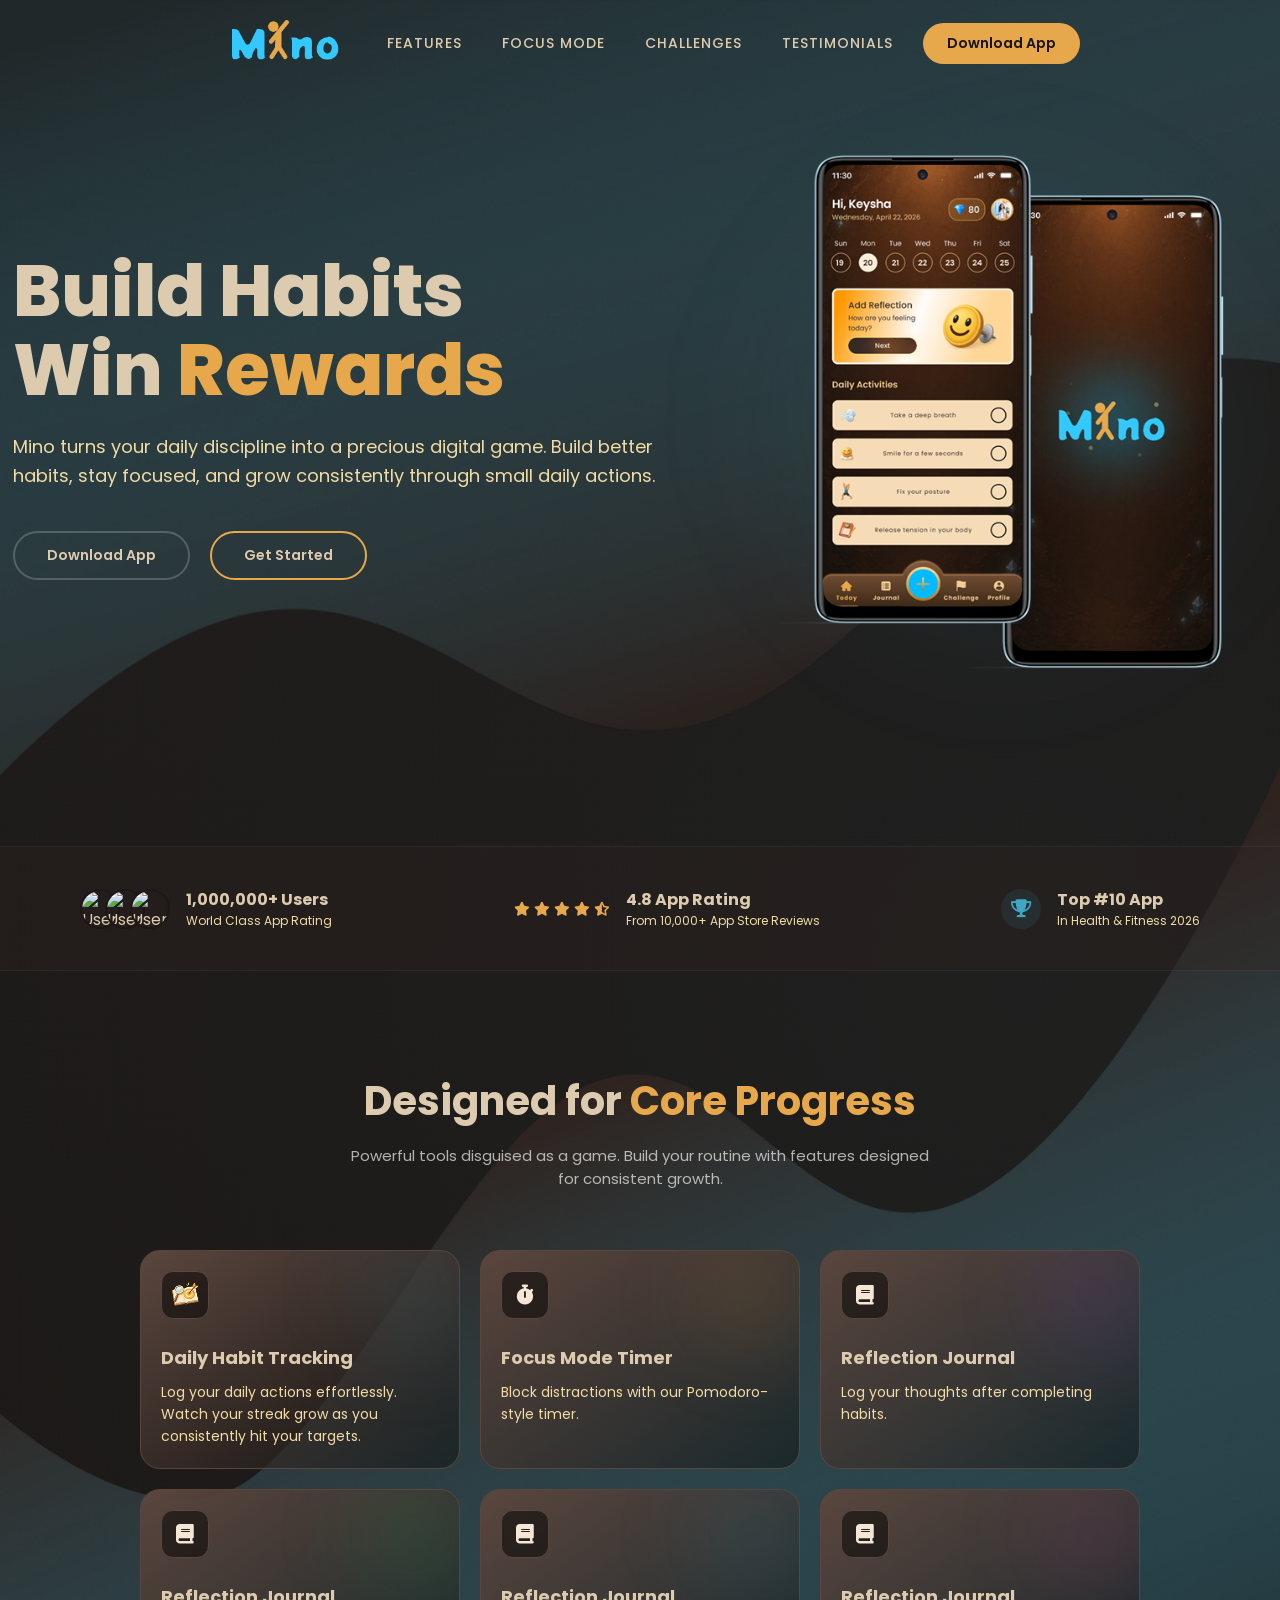
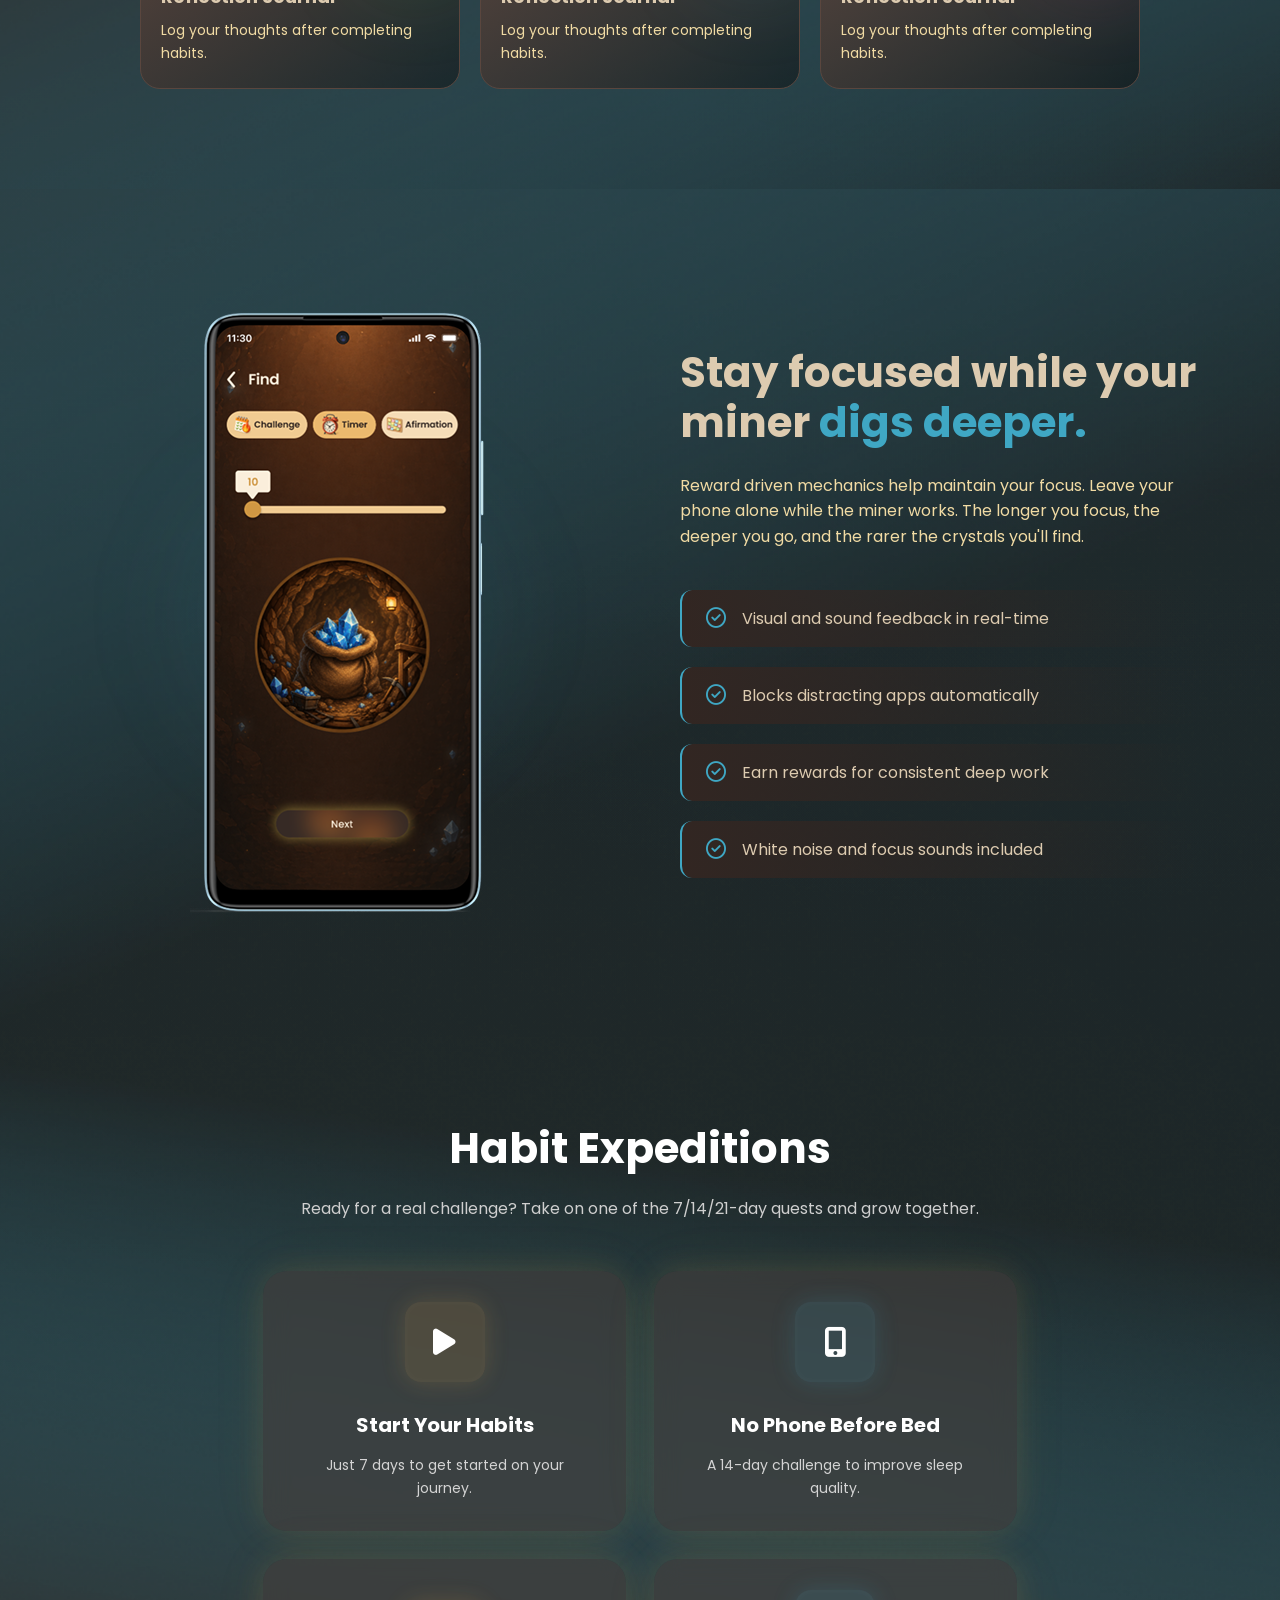
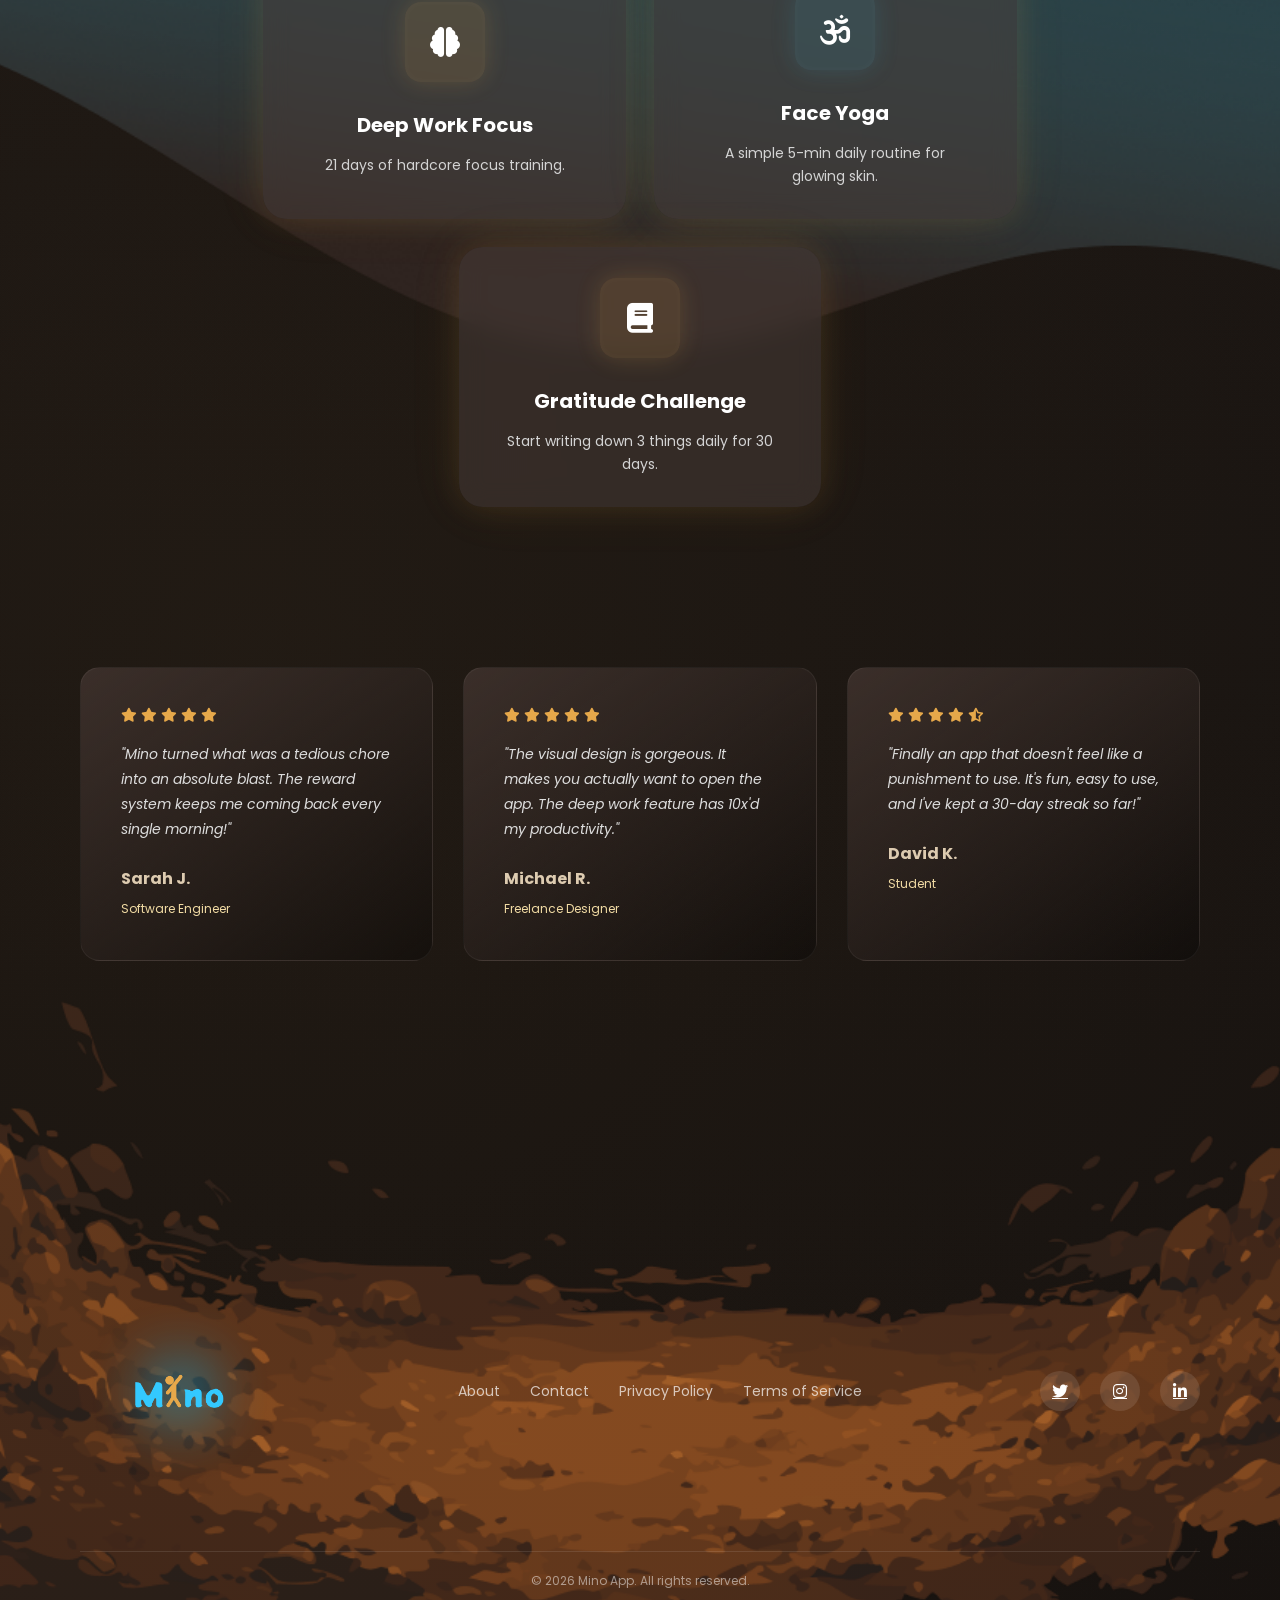
==== commit d0f3a868: "update ke3" ====
--- a/index.html
+++ b/index.html
@@ -12,27 +12,34 @@
     <div class="app-container">
         <!-- Logo -->
         <div class="logo">
-            <img src="assets/logo.png" alt="Mino Logo" class="logo-img">
+            <img src="assets/logooo.png" alt="" class="logo-img">
         </div>
 
         <!-- Navigation -->
-        <nav class="navbar">
-            <div class="nav-links">
-                <a href="#">Login</a>
-                <a href="#">Learn It</a>
-                <a href="#">Loremin</a>
-                <a href="#">Lorem Ipsum</a>
-                <a href="#">Learn</a>
-            </div>
-            <div class="nav-actions">
-                <a href="#" class="btn btn-primary">Get App</a>
-                <a href="#" class="btn btn-outline">Login</a>
-            </div>
-        </nav>
+<nav class="navbar">
+
+    <div class="logo">
+        <a href="#hero">
+        <img src="assets/logo1.png" alt="Logo" class="logo-img">
+        </a>
+    </div>
+
+    <div class="nav-links">
+        <a href="#features">Features</a>
+        <a href="#miner-section">Focus Mode</a>
+        <a href="#expeditions">Challenges</a>
+        <a href="#testimonials">Testimonials</a>
+    </div>
+
+    <div class="nav-actions">
+        <a href="#" class="btn btn-primary">Download App</a>
+    </div>
+
+</nav>
 
         <!-- Hero Section -->
         <div class="hero-overlay"></div>
-        <section class="hero">
+        <section class="hero" id="hero">
             <div class="hero-content">
                 <h1>Build Habits<br>Win <span class="text-orange">Rewards</span></h1>
                 <p>Mino turns your daily discipline into a precious digital game. Build better habits, stay focused, and grow consistently through small daily actions.</p>
@@ -82,48 +89,89 @@
         </section>
 
         <!-- Features Grid -->
-        <section class="features">
+        <section class="features" id="features">
             <div class="section-header">
                 <h2>Designed for <span class="text-orange">Core Progress</span></h2>
                 <p>Powerful tools disguised as a game. Build your routine with features designed for consistent growth.</p>
             </div>
             <div class="features-grid">
-                <div class="feature-card">
-                    <div class="icon-box"><i class="fas fa-calendar-check"></i></div>
+
+                <div class="feature-card">
+                    <div class="icon-boxx">
+                        <img src="assets/g1.png">
+                    </div>
+
                     <h3>Daily Habit Tracking</h3>
-                    <p>Log your daily routine effortlessly. Watch goals stack up as you earn rewards for your progress.</p>
-                </div>
-                <div class="feature-card">
-                    <div class="icon-box"><i class="fas fa-stopwatch"></i></div>
+
+                    <p>
+                        Log your daily actions effortlessly. Watch your
+                        streak grow as you consistently hit your targets.
+                    </p>
+                </div>
+
+                <div class="feature-card">
+                    <div class="icon-boxx">
+                        <i class="fas fa-stopwatch"></i>
+                    </div>
+
                     <h3>Focus Mode Timer</h3>
-                    <p>Block out distractions with a Pomodoro-style timer. Earn rewards by staying focused for longer periods.</p>
-                </div>
-                <div class="feature-card">
-                    <div class="icon-box"><i class="fas fa-book-open"></i></div>
+
+                    <p>
+                        Block distractions with our Pomodoro-style timer.
+                    </p>
+                </div>
+
+                <div class="feature-card">
+                    <div class="icon-boxx">
+                        <i class="fas fa-book"></i>
+                    </div>
+
                     <h3>Reflection Journal</h3>
-                    <p>Log your thoughts and daily reflections. Build a safe space for your mind to decompress and process.</p>
-                </div>
-                <div class="feature-card">
-                    <div class="icon-box"><i class="fas fa-fire"></i></div>
-                    <h3>Habit Challenges</h3>
-                    <p>Join community challenges or create your own to push your boundaries and discover new routines.</p>
-                </div>
-                <div class="feature-card">
-                    <div class="icon-box"><i class="fas fa-gem"></i></div>
-                    <h3>Diamond Reward System</h3>
-                    <p>Use in-game rewards to unlock new items or trade them in for real discounts and store benefits.</p>
-                </div>
-                <div class="feature-card">
-                    <div class="icon-box"><i class="fas fa-smile-beam"></i></div>
-                    <h3>Mood-Based Experience</h3>
-                    <p>Change your interface based on your current mood. Experience a dynamically shifting UI that cares about your feelings.</p>
-                </div>
+
+                    <p>
+                        Log your thoughts after completing habits.
+                    </p>
+                </div>
+                <div class="feature-card">
+                    <div class="icon-boxx">
+                        <i class="fas fa-book"></i>
+                    </div>
+
+                    <h3>Reflection Journal</h3>
+
+                    <p>
+                        Log your thoughts after completing habits.
+                    </p>
+                </div>
+                <div class="feature-card">
+                    <div class="icon-boxx">
+                        <i class="fas fa-book"></i>
+                    </div>
+
+                    <h3>Reflection Journal</h3>
+
+                    <p>
+                        Log your thoughts after completing habits.
+                    </p>
+                </div>
+                <div class="feature-card">
+                    <div class="icon-boxx">
+                        <i class="fas fa-book"></i>
+                    </div>
+
+                    <h3>Reflection Journal</h3>
+
+                    <p>
+                        Log your thoughts after completing habits.
+                    </p>
+                </div>
+
             </div>
         </section>
         </div>
 
         <!-- Miner Section -->
-        <section class="miner-section">
+        <section class="miner-section" id="miner-section">
             <div class="miner-overlay"></div>
             <div class="miner-image">
                 <div class="glow-bg-cyan"></div>
@@ -155,47 +203,74 @@
         </section>
 
         <!-- Habit Expeditions -->
-        <section class="expeditions">
-            <div class="expeditions-overlay"></div>
-            <h2>Habit Expeditions</h2>
-            <p>Ready for a real challenge? Take on one of the 7/14/21-day quests and grow together.</p>
-            
-            <div class="expeditions-grid">
-                <div class="expedition-card">
-                    <div class="icon-circle-large"><i class="fas fa-play"></i></div>
-                    <h3>Start Your Habits</h3>
-                    <p>Just 7 days to get started on your journey.</p>
-                </div>
-                <div class="expedition-card">
-                    <div class="icon-circle-large"><i class="fas fa-mobile-alt"></i></div>
-                    <h3>No Phone Before Bed</h3>
-                    <p>A 14-day challenge to improve sleep quality.</p>
-                </div>
-                <div class="expedition-card">
-                    <div class="icon-circle-large"><i class="fas fa-brain"></i></div>
-                    <h3>Deep Work Focus</h3>
-                    <p>21 days of hardcore focus training.</p>
-                </div>
-            </div>
-            <div class="expeditions-grid bottom-grid">
-                <div class="expedition-card">
-                    <div class="icon-circle-large"><i class="fas fa-om"></i></div>
-                    <h3>Face Yoga</h3>
-                    <p>A simple 5-min daily routine for glowing skin.</p>
-                </div>
-                <div class="expedition-card">
-                    <div class="icon-circle-large"><i class="fas fa-book"></i></div>
-                    <h3>Gratitude Challenge</h3>
-                    <p>Start writing down 3 things daily for 30 days.</p>
-                </div>
-            </div>
-        </section>
+<section class="expeditions" id="expeditions">
+    <div class="expeditions-overlay"></div>
+
+    <h2>Habit Expeditions</h2>
+    <p>
+        Ready for a real challenge? Take on one of the 7/14/21-day quests and grow together.
+    </p>
+
+    <div class="expeditions-grid">
+
+        <!-- CARD 1 -->
+        <div class="expedition-card">
+            <div class="icon-box gold">
+                <i class="fas fa-play"></i>
+            </div>
+
+            <h3>Start Your Habits</h3>
+            <p>Just 7 days to get started on your journey.</p>
+        </div>
+
+        <!-- CARD 2 -->
+        <div class="expedition-card">
+            <div class="icon-box blue">
+                <i class="fas fa-mobile-alt"></i>
+            </div>
+
+            <h3>No Phone Before Bed</h3>
+            <p>A 14-day challenge to improve sleep quality.</p>
+        </div>
+
+        <!-- CARD 3 -->
+        <div class="expedition-card">
+            <div class="icon-box gold">
+                <i class="fas fa-brain"></i>
+            </div>
+
+            <h3>Deep Work Focus</h3>
+            <p>21 days of hardcore focus training.</p>
+        </div>
+
+        <!-- CARD 4 -->
+        <div class="expedition-card">
+            <div class="icon-box blue">
+                <i class="fas fa-om"></i>
+            </div>
+
+            <h3>Face Yoga</h3>
+            <p>A simple 5-min daily routine for glowing skin.</p>
+        </div>
+
+        <!-- CARD 5 -->
+        <div class="expedition-card">
+            <div class="icon-box gold">
+                <i class="fas fa-book"></i>
+            </div>
+
+            <h3>Gratitude Challenge</h3>
+            <p>Start writing down 3 things daily for 30 days.</p>
+        </div>
+
+    </div>
+</section>
 
         <div class="bottom-section">
             <div class="bottom-overlay"></div>
 
             <!-- Testimonials -->
-            <section class="testimonials">
+            <section class="testimonials" id="testimonials">
             <div class="testimonial-card">
                 <div class="stars"><i class="fas fa-star"></i><i class="fas fa-star"></i><i class="fas fa-star"></i><i class="fas fa-star"></i><i class="fas fa-star"></i></div>
                 <p>"Mino turned what was a tedious chore into an absolute blast. The reward system keeps me coming back every single morning!"</p>
@@ -238,5 +313,34 @@
         </footer>
         </div>
     </div>
+
+    <script>
+        const hamburger = document.getElementById('hamburger');
+        const navMenu = document.getElementById('nav-menu');
+
+        hamburger.addEventListener('click', () => {
+            navMenu.classList.toggle('active');
+            const icon = hamburger.querySelector('i');
+            if (navMenu.classList.contains('active')) {
+                icon.classList.remove('fa-bars');
+                icon.classList.add('fa-times');
+            } else {
+                icon.classList.remove('fa-times');
+                icon.classList.add('fa-bars');
+            }
+        });
+        
+    </script>
+    <script>
+window.addEventListener("scroll", function () {
+    const navbar = document.querySelector(".navbar");
+
+    if (window.scrollY > 50) {
+        navbar.classList.add("scrolled");
+    } else {
+        navbar.classList.remove("scrolled");
+    }
+});
+</script>
 </body>
 </html>
--- a/style.css
+++ b/style.css
@@ -5,8 +5,8 @@
     --color-bg-dark: #1F1714;
     --color-bg-light: #2F2420;
     --color-card-bg: #3B2F2A;
-    --color-text: #FFFFFF;
-    --color-text-muted: #A09A96;
+    --color-text: #ddcbb0;
+    --color-text-muted: #f1dba4;
 }
 
 * {
@@ -41,23 +41,43 @@
 
 /* Navigation */
 .navbar {
-    display: flex;
-    justify-content: flex-end;
+    position: fixed;
+    top: 0;
+    left: 0;
+    width: 100%;
+    box-sizing: border-box;
+    z-index: 999;
+
+    display: flex;
+    justify-content: space-between;
     align-items: center;
     padding: 20px 80px;
-    position: relative;
-    z-index: 10;
+
+    background-image: url('assets/navbar-bg.png');
+    background-size: cover;
+    background-position: center;
+    background-repeat: no-repeat;
+
+    transition: all 0.4s ease;
+}
+
+/* saat discroll */
+.navbar.scrolled {
+    background: rgba(20, 20, 20, 0.35);
+    backdrop-filter: blur(12px);
+    -webkit-backdrop-filter: blur(12px);
+
+    box-shadow: 0 4px 20px rgba(0,0,0,0.2);
 }
 
 .logo {
-    position: absolute;
-    top: -90px;
-    left: 40px;
-    z-index: 100;
+    position: relative;
+    left: 150px;
 }
 
 .logo-img {
-    height: 300px;
+
+    height: 40px;
 }
 
 .nav-links {
@@ -85,6 +105,7 @@
 .nav-actions {
     display: flex;
     gap: 20px;
+    margin-right: 120px;
 }
 
 .btn {
@@ -145,11 +166,13 @@
 .hero {
     display: flex;
     align-items: center;
-    gap: 38px;
+    gap: 50px;
     max-width: 1253.2px;
     height: 621px;
     margin: 80px auto 120px;
     position: relative;
+    scroll-margin-top: 100px;
+
 }
 
 .hero-content {
@@ -178,7 +201,7 @@
 
 .hero-image {
     width: 528px;
-    height: 621px;
+    height: 521px;
     position: relative;
     display: flex;
     justify-content: flex-end;
@@ -186,7 +209,7 @@
 
 .phones-img {
     width: 528px;
-    height: 621px;
+    height: 521px;
     object-fit: contain;
     z-index: 2;
     position: relative;
@@ -207,19 +230,22 @@
 .middle-section {
     width: 100%;
     position: relative;
-}
-
-/* Middle Section Overlay */
+    overflow: visible;
+}
+
 .middle-overlay {
     position: absolute;
-    top: 0;
+    top: -80px; /* naikin overlay */
     left: 0;
+
     width: 100%;
-    height: 100%;
-    background-image: url('assets/overlay2.png');
+    height: calc(100% + 80px);
+
+    background-image: url('assets/lay.png');
     background-size: cover;
-    background-position: center;
+    background-position: center top;
     background-repeat: no-repeat;
+
     z-index: 1;
     pointer-events: none;
 }
@@ -294,7 +320,7 @@
 
 /* Features Grid */
 .features {
-    padding: 120px 80px;
+    padding: 100px 80px;
     text-align: center;
     position: relative;
     z-index: 2;
@@ -306,57 +332,145 @@
 }
 
 .section-header h2 {
-    font-size: 42px;
-    margin-bottom: 16px;
+
+    font-size: 40px;
+    margin-bottom: 13px;
 }
 
 .section-header p {
-    color: var(--color-text-muted);
+    font-size: 15px;
+    color: #F5F5F0B2;
 }
 
 .features-grid {
     display: grid;
-    grid-template-columns: repeat(3, 1fr);
-    gap: 30px;
+    grid-template-columns: repeat(3, 320px);
+    justify-content: center;
+    gap: 20px;
+
+}
+
+.feature-card {
+    position: relative;
+    overflow: hidden;
+
+    padding: 20px;
+
+    border-radius: 20px;
+
+    background: linear-gradient(
+        145deg,
+        #5A463E,
+        #00000066
+    );
+
+    border: 1px solid #5A463E;
+
+    min-height: 200px;
+
     text-align: left;
-}
-
-.feature-card {
-    background: linear-gradient(145deg, #322622 0%, #251c19 100%);
-    border: 1px solid rgba(255,255,255,0.05);
-    padding: 40px 30px;
-    border-radius: 20px;
+
     transition: all 0.3s ease;
 }
 
+/* overlay blur */
+.feature-card::before {
+    content: "";
+
+    position: absolute;
+    top: -20px;
+    right: -20px;
+
+    width: 128px;
+    height: 128px;
+
+    border-radius: 9999px;
+
+    filter: blur(40px);
+
+    z-index: 0;
+}
+
+/* warna overlay per card */
+.feature-card:nth-child(1)::before {
+    background: #3FA7C41A;
+}
+
+.feature-card:nth-child(2)::before {
+    background: #E6A84A1A;
+}
+
+.feature-card:nth-child(3)::before {
+    background: #A855F71A;
+}
+
+.feature-card:nth-child(4)::before {
+    background: #22C55E1A;
+}
+
+.feature-card:nth-child(5)::before {
+    background: #3FA7C41A;
+}
+
+.feature-card:nth-child(6)::before {
+    background: #EC48991A;
+}
+
+/* biar isi di atas overlay */
+.feature-card * {
+    position: relative;
+    z-index: 2;
+}
+
+.icon-boxx {
+    width: 48px;
+    height: 48px;
+
+    border-radius: 12px;
+
+    border: 1px solid #5A463E;
+
+    background: #00000080;
+
+    display: flex;
+    align-items: center;
+    justify-content: center;
+
+    margin-bottom: 28px;
+
+    color: #F6E6D5;
+    font-size: 20px;
+}
+
+
+.feature-card h3 {
+    color: linear-gradient(
+  180deg,
+  #E6A84A,
+  #FFFFFFCC
+);
+
+    font-size: 18px;
+    font-weight: 700;
+
+    margin-bottom: 12px;
+
+    line-height: 1.2;
+}
+
+.feature-card p {
+    color: #f1dba4;
+
+    font-size: 14px;
+
+    line-height: 1.6;
+}
+
+/* hover */
 .feature-card:hover {
     transform: translateY(-8px);
-    border-color: rgba(230, 168, 74, 0.5);
-    box-shadow: 0 15px 30px rgba(230, 168, 74, 0.15);
-}
-
-.icon-box {
-    width: 48px;
-    height: 48px;
-    background: rgba(230, 168, 74, 0.1);
-    color: var(--color-orange);
-    border-radius: 12px;
-    display: flex;
-    justify-content: center;
-    align-items: center;
-    font-size: 20px;
-    margin-bottom: 24px;
-}
-
-.feature-card h3 {
-    font-size: 20px;
-    margin-bottom: 12px;
-}
-
-.feature-card p {
-    font-size: 14px;
-    color: var(--color-text-muted);
-    line-height: 1.6;
+
+    box-shadow: 0 15px 40px rgba(0,0,0,0.35);
 }
 
 /* Miner Section */
@@ -476,65 +590,111 @@
     pointer-events: none;
 }
 
-.expeditions h2 {
+.expeditions h2{
     font-size: 42px;
+    color: white;
     margin-bottom: 16px;
-    color: var(--color-orange);
-}
-
-.expeditions > p {
-    color: var(--color-text-muted);
-    margin-bottom: 60px;
-}
-
-.expeditions-grid {
-    display: grid;
-    grid-template-columns: repeat(3, 1fr);
-    gap: 30px;
-    margin-bottom: 30px;
-}
-
-.bottom-grid {
-    grid-template-columns: repeat(2, 1fr);
-    max-width: 800px;
-    margin: 0 auto;
-}
-
-.expedition-card {
-    background: linear-gradient(180deg, #322622 0%, #1f1714 100%);
-    border: 1px solid rgba(255,255,255,0.05);
-    padding: 40px;
-    border-radius: 20px;
-    transition: all 0.3s ease;
-}
-
-.expedition-card:hover {
-    transform: translateY(-8px);
-    border-color: rgba(63, 167, 196, 0.5);
-    box-shadow: 0 15px 30px rgba(63, 167, 196, 0.15);
-}
-
-.icon-circle-large {
-    width: 64px;
-    height: 64px;
-    background: rgba(63, 167, 196, 0.1);
-    color: var(--color-cyan);
-    border-radius: 50%;
-    display: flex;
+}
+
+.expeditions p{
+    color: #cfcfcf;
+    margin-bottom: 50px;
+}
+
+/* GRID */
+.expeditions-grid{
+    display: flex;
+    flex-wrap: wrap;
     justify-content: center;
-    align-items: center;
-    font-size: 24px;
-    margin: 0 auto 24px;
-}
-
-.expedition-card h3 {
+    gap: 28px;
+}
+
+/* CARD */
+.expedition-card{
+    width: 362.67px;
+    height: 259.99px;
+
+    border-radius: 24px;
+    background: #4A3F3A80;
+
+    backdrop-filter: blur(12px);
+
+    box-shadow:
+        0 0 30px #E6A84A20,
+        0 0 60px #E6A84A10;
+
+    display: flex;
+    flex-direction: column;
+    align-items: center;
+    justify-content: center;
+
+    text-align: center;
+
+    transition: 0.35s ease;
+}
+
+.expedition-card:hover{
+    transform: translateY(-8px) scale(1.02);
+}
+
+/* ICON BOX */
+.icon-box{
+    width: 80px;
+    height: 80px;
+
+    border-radius: 16px;
+
+    display: flex;
+    align-items: center;
+    justify-content: center;
+
+    padding: 0 20px;
+
+    margin-bottom: 28px;
+}
+
+/* WARNA SELANG SELING */
+.gold{
+    background: #E6A84A20;
+
+    box-shadow:
+        0 0 25px #E6A84A30,
+        inset 0 0 10px rgba(255,255,255,0.03);
+}
+
+.blue{
+    background: #3FA7C420;
+
+    box-shadow:
+        0 0 25px #3FA7C430,
+        inset 0 0 10px rgba(255,255,255,0.03);
+}
+
+/* ICON */
+.icon-box i{
+    font-size: 30px;
+    color: white;
+}
+
+/* TITLE */
+.expedition-card h3{
     font-size: 20px;
-    margin-bottom: 12px;
-}
-
-.expedition-card p {
+    font-weight: 700;
+    color: #fff;
+
+    margin-bottom: 14px;
+}
+
+/* DESC */
+.expedition-card p{
+    width: 75%;
+
     font-size: 14px;
-    color: var(--color-text-muted);
+    line-height: 1.6;
+
+    color: #d4d4d4;
+
+    margin: 0;
 }
 
 /* Testimonials */
@@ -546,7 +706,7 @@
 }
 
 .testimonial-card {
-    background: linear-gradient(145deg, #322622 0%, #251c19 100%);
+    background: linear-gradient(145deg, #3B2F2A 0%, #0000004D 100%);
     padding: 40px;
     border-radius: 20px;
     border: 1px solid rgba(255,255,255,0.05);
@@ -668,3 +828,223 @@
     position: relative;
     z-index: 2;
 }
+
+/* Responsive Design & Mobile Menu */
+.hamburger {
+    display: none;
+    background: none;
+    border: none;
+    color: var(--color-text);
+    font-size: 28px;
+    cursor: pointer;
+    z-index: 1000;
+}
+
+.nav-container {
+    display: contents;
+}
+
+@media (max-width: 1024px) {
+    .navbar {
+        padding: 20px 40px;
+    }
+    
+    .logo {
+        left: 20px;
+        top: -60px;
+    }
+
+    .logo-img {
+        height: 200px;
+    }
+
+    .hero {
+        flex-direction: column;
+        height: auto;
+        padding: 40px;
+        text-align: center;
+        margin-top: 60px;
+        gap: 60px;
+    }
+    
+    .hero-content h1 {
+        font-size: 56px;
+    }
+    
+    .hero-buttons {
+        justify-content: center;
+    }
+
+    .hero-image {
+        width: 100%;
+        justify-content: center;
+        height: auto;
+    }
+
+    .phones-img {
+        width: 80%;
+        height: auto;
+    }
+
+    .stats-strip {
+        flex-wrap: wrap;
+        gap: 20px;
+        justify-content: center;
+        padding: 40px;
+    }
+    
+    .features {
+        padding: 80px 40px;
+    }
+
+    .features-grid {
+        grid-template-columns: repeat(2, 1fr);
+    }
+    
+    .miner-section {
+        flex-direction: column;
+        padding: 80px 40px;
+        text-align: center;
+    }
+    
+    .miner-image img {
+        width: 80%;
+    }
+
+    .expeditions {
+        padding: 80px 40px;
+    }
+
+    .expeditions-grid {
+        grid-template-columns: repeat(2, 1fr);
+    }
+
+    .bottom-grid {
+        grid-template-columns: repeat(2, 1fr);
+    }
+    
+    .testimonials {
+        grid-template-columns: repeat(2, 1fr);
+        padding: 40px;
+    }
+    
+    .footer-content {
+        flex-direction: column;
+        gap: 40px;
+        text-align: center;
+    }
+
+    .site-footer {
+        padding: 80px 40px 40px;
+    }
+}
+
+@media (max-width: 768px) {
+    .hamburger {
+        display: block;
+    }
+
+    .nav-container {
+        display: flex;
+        flex-direction: column;
+        justify-content: center;
+        align-items: center;
+        position: fixed;
+        top: 0;
+        right: -100%;
+        width: 100%;
+        height: 100vh;
+        background-color: rgba(31, 23, 20, 0.98);
+        backdrop-filter: blur(10px);
+        transition: right 0.3s ease;
+        z-index: 999;
+        padding: 40px;
+        gap: 40px;
+    }
+
+    .nav-container.active {
+        right: 0;
+    }
+
+    .nav-links {
+        position: static;
+        transform: none;
+        flex-direction: column;
+        gap: 30px;
+        text-align: center;
+    }
+
+    .nav-links a {
+        font-size: 20px;
+    }
+
+    .nav-actions {
+        flex-direction: column;
+        width: 100%;
+        max-width: 250px;
+    }
+
+    .nav-actions .btn {
+        text-align: center;
+    }
+
+    .logo {
+        top: -30px;
+        z-index: 1001;
+    }
+    
+    .logo-img {
+        height: 120px;
+    }
+
+    .hero-content h1 {
+        font-size: 42px;
+    }
+    
+    .hero-buttons {
+        flex-direction: column;
+        gap: 15px;
+    }
+
+    .features-grid {
+        grid-template-columns: 1fr;
+    }
+
+    .expeditions-grid, .bottom-grid {
+        grid-template-columns: 1fr;
+    }
+
+    .testimonials {
+        grid-template-columns: 1fr;
+        padding: 20px;
+    }
+    
+    .footer-links {
+        flex-direction: column;
+        gap: 15px;
+    }
+}
+
+@media (max-width: 480px) {
+    .hero-content h1 {
+        font-size: 32px;
+    }
+
+    .section-header h2, .miner-content h2, .expeditions h2 {
+        font-size: 32px;
+    }
+    
+    .stats-strip {
+        flex-direction: column;
+        text-align: center;
+    }
+
+    .stat-item {
+        flex-direction: column;
+        gap: 10px;
+    }
+
+    .avatars img {
+        margin-left: -10px;
+    }
+}
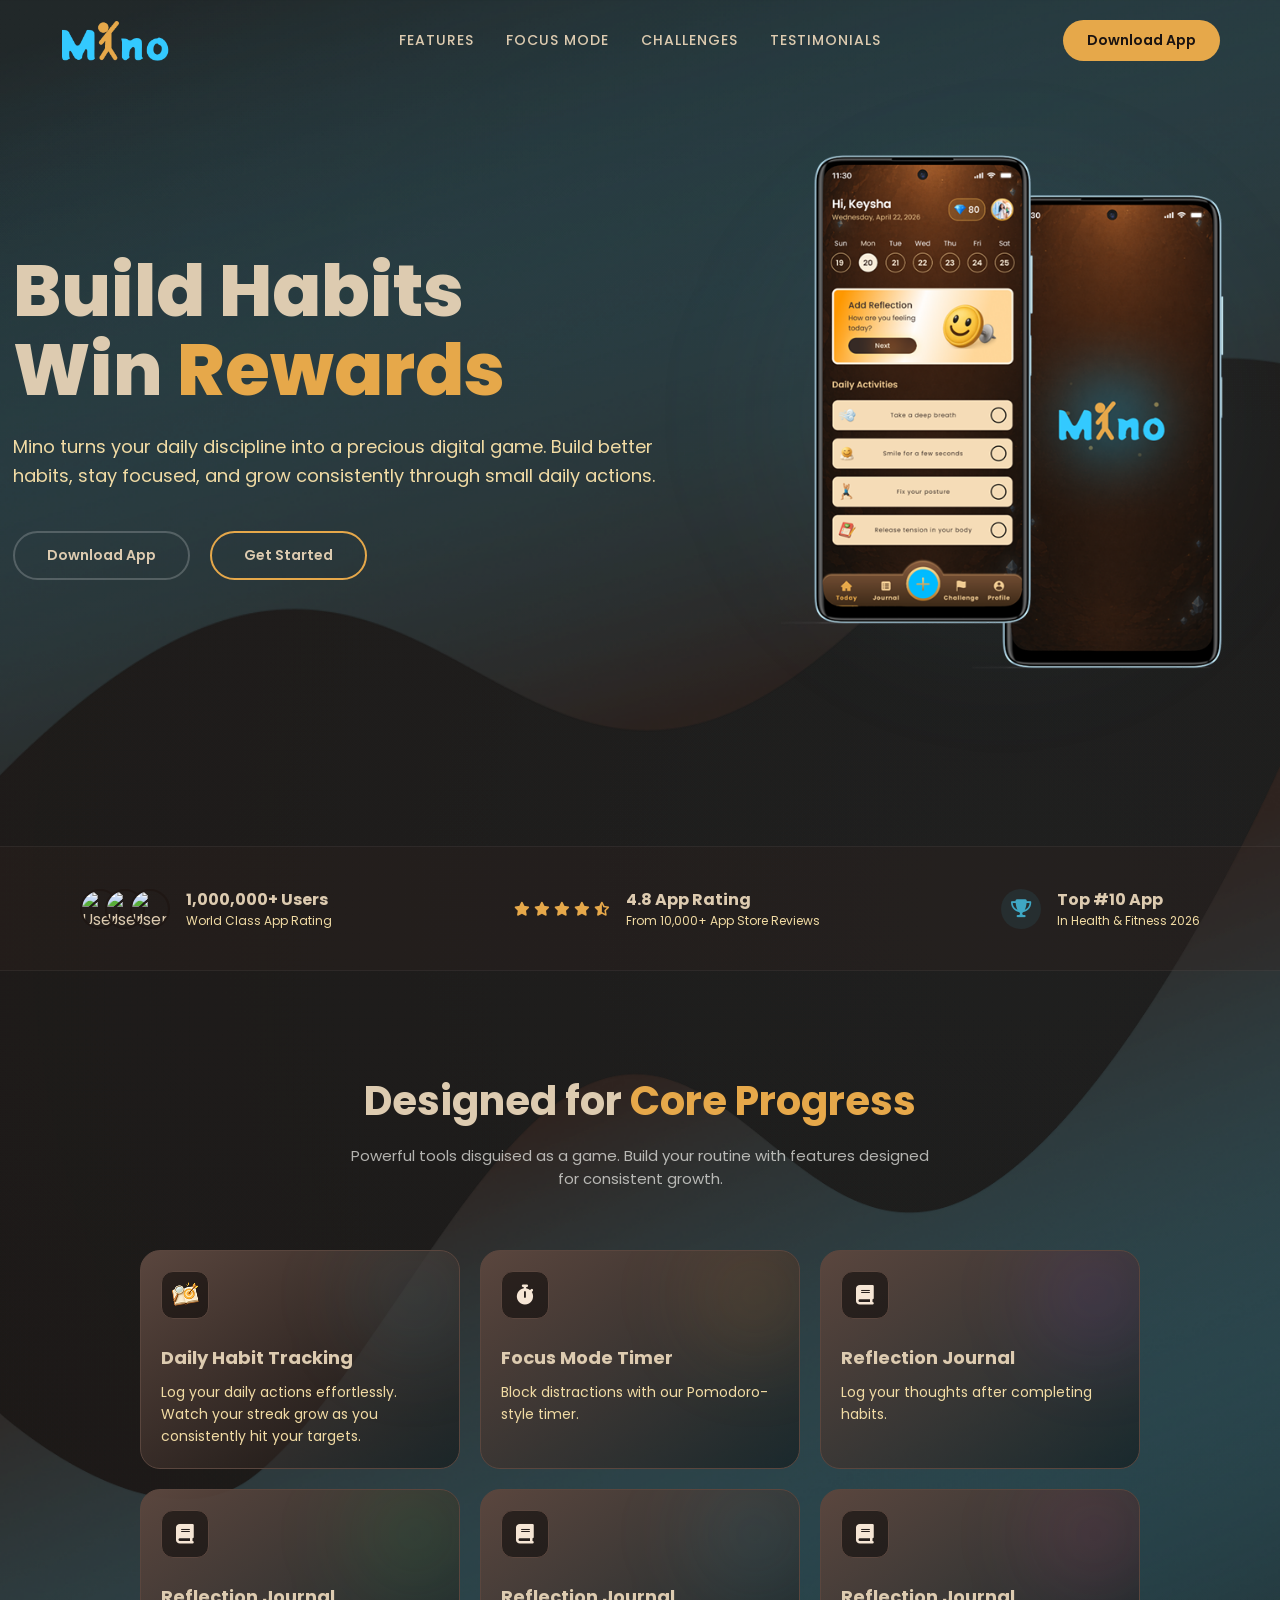
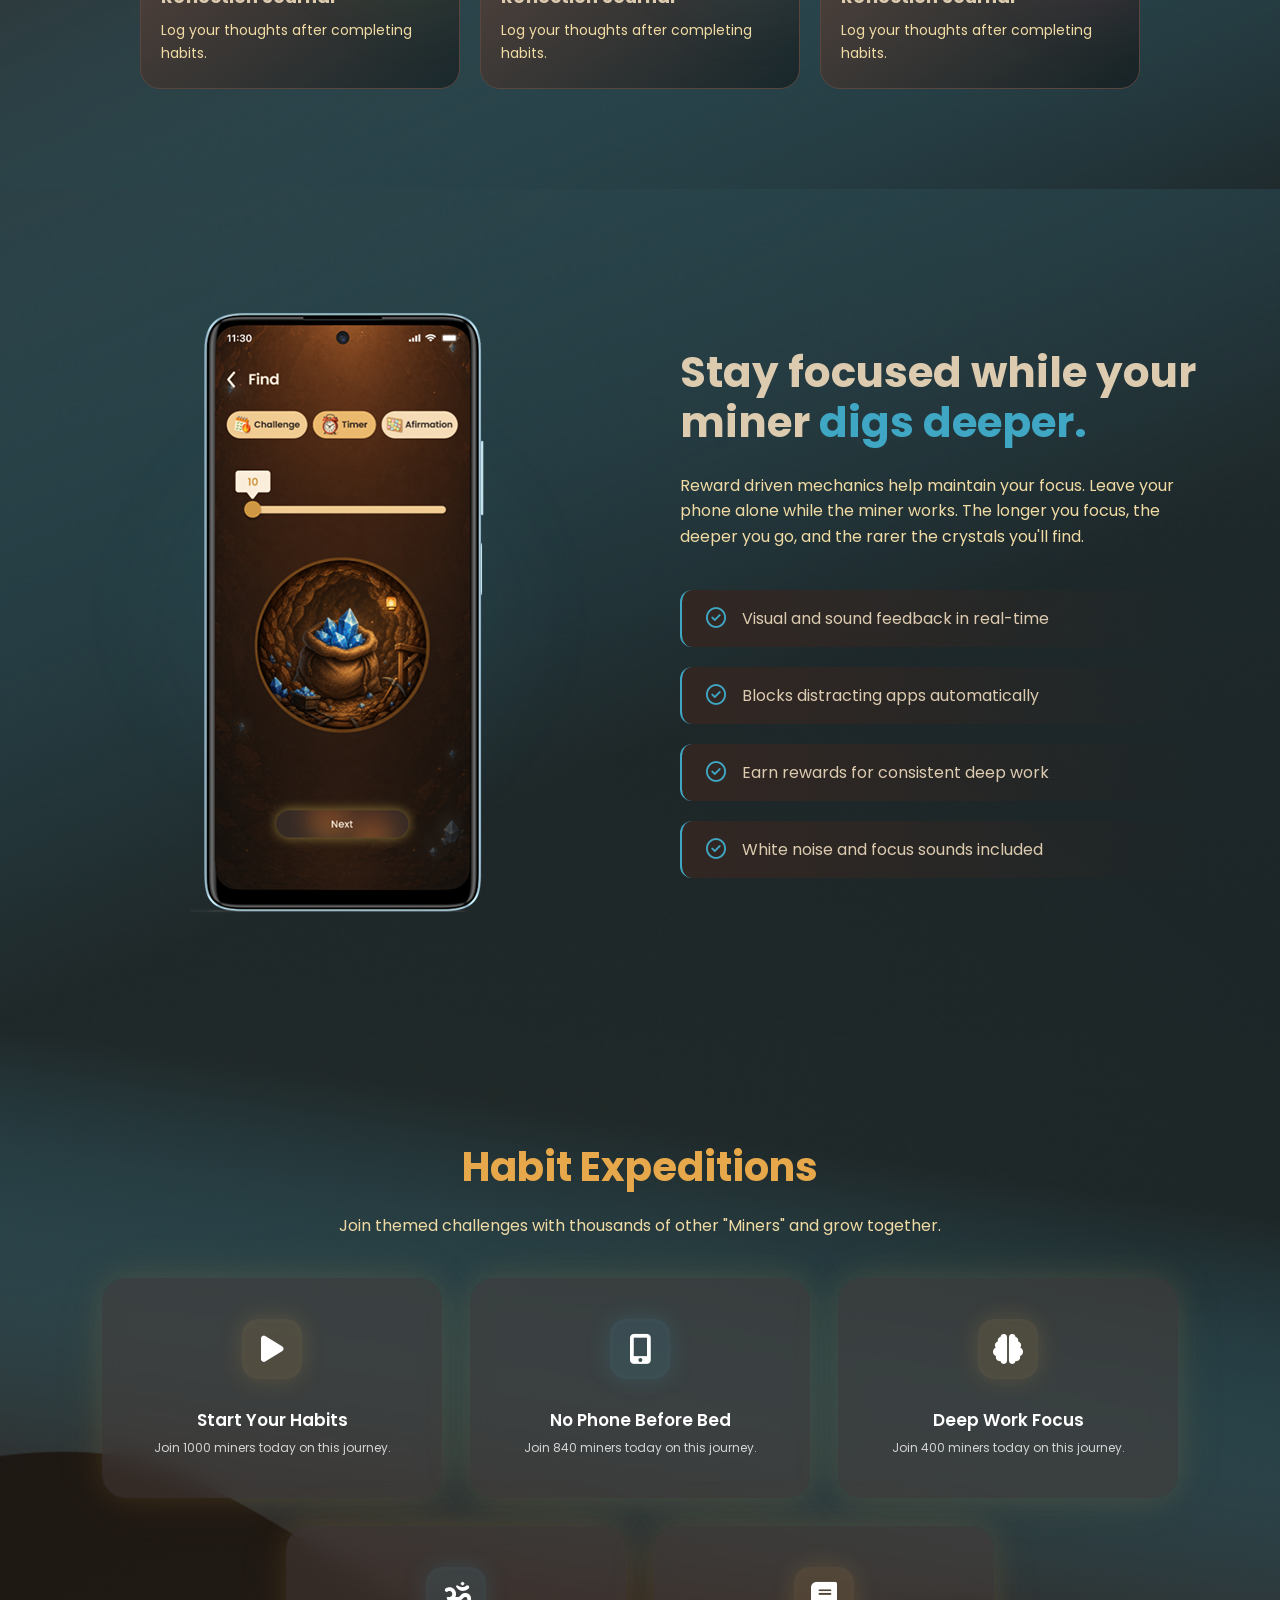
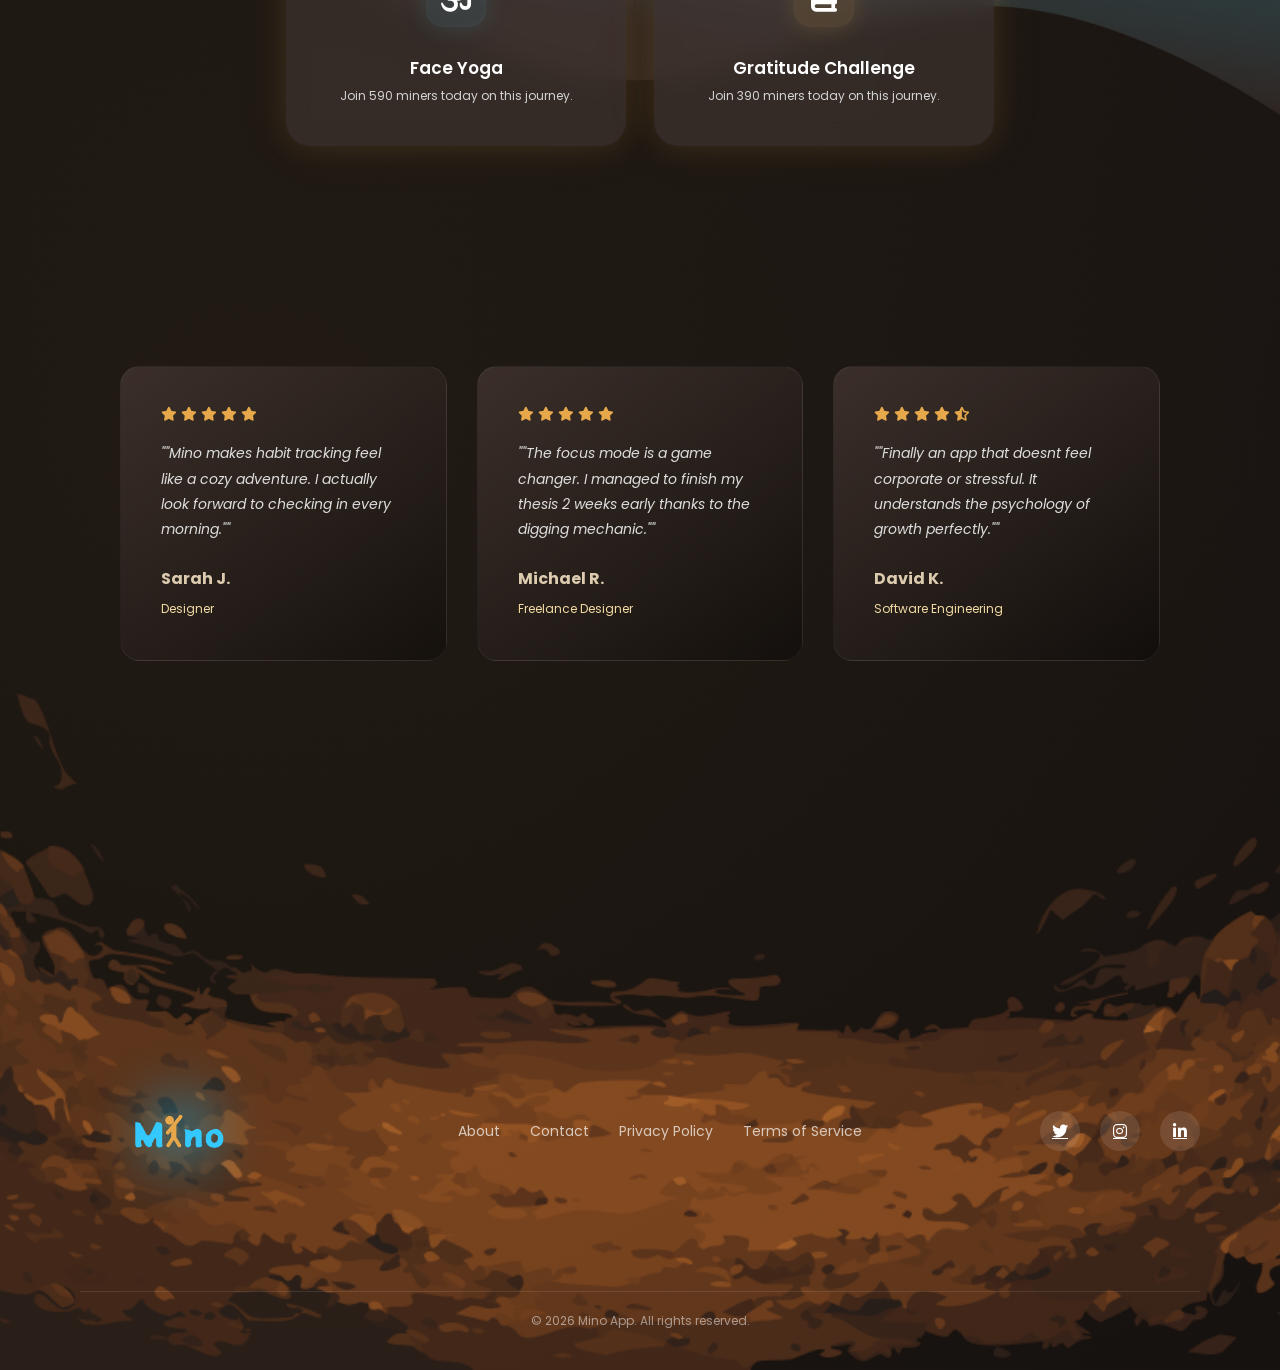
==== commit ad5aca9b: "Add hh" ====
--- a/index.html
+++ b/index.html
@@ -12,28 +12,38 @@
     <div class="app-container">
         <!-- Logo -->
         <div class="logo">
-            <img src="assets/logooo.png" alt="" class="logo-img">
-        </div>
-
-        <!-- Navigation -->
+            <img src="" alt="" class="logo-img">
+        </div>
+
+<!-- Navigation -->
 <nav class="navbar">
 
-    <div class="logo">
+    <div class="logoo">
         <a href="#hero">
-        <img src="assets/logo1.png" alt="Logo" class="logo-img">
+            <img src="assets/logo1.png" alt="Logo" class="logoo-img">
         </a>
     </div>
 
-    <div class="nav-links">
-        <a href="#features">Features</a>
-        <a href="#miner-section">Focus Mode</a>
-        <a href="#expeditions">Challenges</a>
-        <a href="#testimonials">Testimonials</a>
+    <!-- Menu Container -->
+    <div class="nav-container" id="nav-menu">
+
+        <div class="nav-links">
+            <a href="#features">Features</a>
+            <a href="#miner-section">Focus Mode</a>
+            <a href="#expeditions">Challenges</a>
+            <a href="#testimonials">Testimonials</a>
+        </div>
+
+        <div class="nav-actions">
+            <a href="#" class="btn btn-primary">Download App</a>
+        </div>
+
     </div>
 
-    <div class="nav-actions">
-        <a href="#" class="btn btn-primary">Download App</a>
-    </div>
+    <!-- Hamburger Button -->
+    <button class="hamburger" id="hamburger">
+        <i class="fas fa-bars"></i>
+    </button>
 
 </nav>
 
@@ -208,7 +218,7 @@
 
     <h2>Habit Expeditions</h2>
     <p>
-        Ready for a real challenge? Take on one of the 7/14/21-day quests and grow together.
+        Join themed challenges with thousands of other "Miners" and grow together.
     </p>
 
     <div class="expeditions-grid">
@@ -220,7 +230,7 @@
             </div>
 
             <h3>Start Your Habits</h3>
-            <p>Just 7 days to get started on your journey.</p>
+            <p>Join 1000 miners today on this journey.</p>
         </div>
 
         <!-- CARD 2 -->
@@ -230,7 +240,7 @@
             </div>
 
             <h3>No Phone Before Bed</h3>
-            <p>A 14-day challenge to improve sleep quality.</p>
+            <p>Join 840 miners today on this journey.</p>
         </div>
 
         <!-- CARD 3 -->
@@ -240,7 +250,7 @@
             </div>
 
             <h3>Deep Work Focus</h3>
-            <p>21 days of hardcore focus training.</p>
+            <p>Join 400 miners today on this journey.</p>
         </div>
 
         <!-- CARD 4 -->
@@ -250,7 +260,7 @@
             </div>
 
             <h3>Face Yoga</h3>
-            <p>A simple 5-min daily routine for glowing skin.</p>
+            <p>Join 590 miners today on this journey.</p>
         </div>
 
         <!-- CARD 5 -->
@@ -260,7 +270,7 @@
             </div>
 
             <h3>Gratitude Challenge</h3>
-            <p>Start writing down 3 things daily for 30 days.</p>
+            <p>Join 390 miners today on this journey.</p>
         </div>
 
     </div>
@@ -273,21 +283,21 @@
             <section class="testimonials" id="testimonials">
             <div class="testimonial-card">
                 <div class="stars"><i class="fas fa-star"></i><i class="fas fa-star"></i><i class="fas fa-star"></i><i class="fas fa-star"></i><i class="fas fa-star"></i></div>
-                <p>"Mino turned what was a tedious chore into an absolute blast. The reward system keeps me coming back every single morning!"</p>
+                <p>""Mino makes habit tracking feel like a cozy adventure. I actually look forward to checking in every morning.""</p>
                 <strong>Sarah J.</strong>
-                <span>Software Engineer</span>
+                <span>Designer</span>
             </div>
             <div class="testimonial-card">
                 <div class="stars"><i class="fas fa-star"></i><i class="fas fa-star"></i><i class="fas fa-star"></i><i class="fas fa-star"></i><i class="fas fa-star"></i></div>
-                <p>"The visual design is gorgeous. It makes you actually want to open the app. The deep work feature has 10x'd my productivity."</p>
+                <p>""The focus mode is a game changer. I managed to finish my thesis 2 weeks early thanks to the digging mechanic.""</p>
                 <strong>Michael R.</strong>
                 <span>Freelance Designer</span>
             </div>
             <div class="testimonial-card">
                 <div class="stars"><i class="fas fa-star"></i><i class="fas fa-star"></i><i class="fas fa-star"></i><i class="fas fa-star"></i><i class="fas fa-star-half-alt"></i></div>
-                <p>"Finally an app that doesn't feel like a punishment to use. It's fun, easy to use, and I've kept a 30-day streak so far!"</p>
+                <p>""Finally an app that doesnt feel corporate or stressful. It understands the psychology of growth perfectly.""</p>
                 <strong>David K.</strong>
-                <span>Student</span>
+                <span>Software Engineering</span>
             </div>
         </section>
 
@@ -313,6 +323,43 @@
         </footer>
         </div>
     </div>
+
+    <!-- CONFIRM DOWNLOAD POPUP -->
+<div class="download-popup" id="downloadPopup">
+    <div class="popup-box">
+
+        <button class="close-popup" id="closePopup">
+            &times;
+        </button>
+
+        <div class="popup-content">
+
+            <div class="popup-icon">
+                📲
+            </div>
+
+            <h2>Download MINO App?</h2>
+
+            <p>
+                Are you sure you want to download
+                the MINO application and start your
+                productivity journey?
+            </p>
+
+            <div class="popup-buttons">
+
+                <button class="popup-btn cancel-btn" id="cancelPopup">
+                    Cancel
+                </button>
+
+                <button class="popup-btn confirm-btn">
+                    Yes, Download
+                </button>
+
+            </div>
+        </div>
+    </div>
+</div>
 
     <script>
         const hamburger = document.getElementById('hamburger');
@@ -330,8 +377,7 @@
             }
         });
         
-    </script>
-    <script>
+
 window.addEventListener("scroll", function () {
     const navbar = document.querySelector(".navbar");
 
@@ -341,6 +387,42 @@
         navbar.classList.remove("scrolled");
     }
 });
+
+/* =========================
+   POPUP
+========================= */
+
+const downloadPopup = document.getElementById("downloadPopup");
+const closePopup = document.getElementById("closePopup");
+const cancelPopup = document.getElementById("cancelPopup");
+
+/* trigger button */
+document.querySelectorAll(".download-btn").forEach(button => {
+
+    button.addEventListener("click", () => {
+        downloadPopup.classList.add("active");
+    });
+
+});
+
+/* close popup */
+function closeDownloadPopup() {
+    downloadPopup.classList.remove("active");
+}
+
+closePopup.addEventListener("click", closeDownloadPopup);
+
+cancelPopup.addEventListener("click", closeDownloadPopup);
+
+/* click outside */
+downloadPopup.addEventListener("click", (e) => {
+
+    if (e.target === downloadPopup) {
+        closeDownloadPopup();
+    }
+
+});
 </script>
+
 </body>
 </html>
--- a/style.css
+++ b/style.css
@@ -51,7 +51,7 @@
     display: flex;
     justify-content: space-between;
     align-items: center;
-    padding: 20px 80px;
+    padding: 20px 60px;
 
     background-image: url('assets/navbar-bg.png');
     background-size: cover;
@@ -70,19 +70,22 @@
     box-shadow: 0 4px 20px rgba(0,0,0,0.2);
 }
 
-.logo {
-    position: relative;
-    left: 150px;
-}
-
-.logo-img {
-
+.logoo {
+    flex-shrink: 0;
+}
+
+.logoo-img {
     height: 40px;
+    display: block;
+}
+
+.nav-container {
+    display: contents;
 }
 
 .nav-links {
     display: flex;
-    gap: 40px;
+    gap: 32px;
     position: absolute;
     left: 50%;
     transform: translateX(-50%);
@@ -96,6 +99,7 @@
     text-transform: uppercase;
     letter-spacing: 1px;
     transition: color 0.3s;
+    white-space: nowrap;
 }
 
 .nav-links a:hover {
@@ -105,7 +109,7 @@
 .nav-actions {
     display: flex;
     gap: 20px;
-    margin-right: 120px;
+    flex-shrink: 0;
 }
 
 .btn {
@@ -569,7 +573,7 @@
 
 /* Expeditions */
 .expeditions {
-    padding: 80px;
+    padding: 100px 80px;
     text-align: center;
     position: relative;
     z-index: 2;
@@ -591,14 +595,16 @@
 }
 
 .expeditions h2{
-    font-size: 42px;
-    color: white;
+    font-size: 40px;
+    color: var(--color-orange);
     margin-bottom: 16px;
 }
 
 .expeditions p{
-    color: #cfcfcf;
-    margin-bottom: 50px;
+    color: var(--color-text-muted);
+    margin-bottom: 40px;
+    font-size: 16px;
+    line-height: 1.6;
 }
 
 /* GRID */
@@ -611,8 +617,8 @@
 
 /* CARD */
 .expedition-card{
-    width: 362.67px;
-    height: 259.99px;
+    width: 340px;
+    height: 220px;
 
     border-radius: 24px;
     background: #4A3F3A80;
@@ -639,8 +645,8 @@
 
 /* ICON BOX */
 .icon-box{
-    width: 80px;
-    height: 80px;
+    width: 60px;
+    height: 60px;
 
     border-radius: 16px;
 
@@ -678,22 +684,21 @@
 
 /* TITLE */
 .expedition-card h3{
-    font-size: 20px;
-    font-weight: 700;
+    font-size: 17px;
+    font-weight: 600;
     color: #fff;
 
-    margin-bottom: 14px;
+    margin-bottom: 5px;
 }
 
 /* DESC */
 .expedition-card p{
-    width: 75%;
-
-    font-size: 14px;
+
+    font-size: 12px;
     line-height: 1.6;
 
     color: #d4d4d4;
-
+    white-space: nowrap;
     margin: 0;
 }
 
@@ -702,7 +707,7 @@
     display: grid;
     grid-template-columns: repeat(3, 1fr);
     gap: 30px;
-    padding: 80px;
+    padding: 120px;
 }
 
 .testimonial-card {
@@ -829,50 +834,110 @@
     z-index: 2;
 }
 
-/* Responsive Design & Mobile Menu */
+/* =============================================
+   RESPONSIVE DESIGN & MOBILE MENU
+   ============================================= */
+
 .hamburger {
     display: none;
     background: none;
     border: none;
     color: var(--color-text);
-    font-size: 28px;
+    font-size: 24px;
     cursor: pointer;
-    z-index: 1000;
-}
-
+    z-index: 1001;
+    padding: 4px;
+    flex-shrink: 0;
+}
+
+/* Desktop: nav-container renders as if not there */
 .nav-container {
     display: contents;
 }
 
-@media (max-width: 1024px) {
+/* ── 800–1000px: navbar mulai sempit, switch ke hamburger lebih awal ── */
+@media (max-width: 1000px) {
     .navbar {
-        padding: 20px 40px;
-    }
-    
-    .logo {
-        left: 20px;
-        top: -60px;
-    }
-
-    .logo-img {
-        height: 200px;
-    }
-
+        padding: 16px 32px;
+        background-image: none;
+        background: rgba(20, 20, 20, 0.35);
+        backdrop-filter: blur(12px);
+        -webkit-backdrop-filter: blur(12px);
+    }
+
+    /* Sembunyikan nav links & tombol, tampilkan hamburger */
+    .nav-links,
+    .nav-actions {
+        display: none;
+    }
+
+    .hamburger {
+        display: block;
+    }
+
+    /* nav-container jadi dropdown panel (bukan fullscreen) */
+    .nav-container {
+        display: block;
+        position: absolute;
+        top: 100%; /* tepat di bawah navbar */
+        left: 0;
+        width: 100%;
+        background: rgba(25, 18, 15, 0.97);
+        backdrop-filter: blur(14px);
+        -webkit-backdrop-filter: blur(14px);
+        border-top: 1px solid rgba(255,255,255,0.06);
+        box-shadow: 0 8px 32px rgba(0,0,0,0.4);
+        overflow: hidden;
+        max-height: 0;
+        transition: max-height 0.35s ease, padding 0.35s ease;
+        z-index: 998;
+    }
+
+    .nav-container.active {
+        max-height: 400px; /* cukup untuk konten */
+        padding: 24px 0 28px;
+    }
+
+    /* Paksa nav-links & nav-actions tampil dalam panel */
+    .nav-container .nav-links {
+        display: flex;
+        flex-direction: column;
+        align-items: center;
+        gap: 20px;
+        position: static;
+        transform: none;
+        margin-bottom: 24px;
+    }
+
+    .nav-container .nav-links a {
+        font-size: 16px;
+    }
+
+    .nav-container .nav-actions {
+        display: flex;
+        justify-content: center;
+        gap: 16px;
+    }
+}
+
+/* ── Tablet: 768px ── */
+@media (max-width: 768px) {
     .hero {
         flex-direction: column;
         height: auto;
-        padding: 40px;
+        padding: 40px 24px;
         text-align: center;
-        margin-top: 60px;
-        gap: 60px;
-    }
-    
+        margin-top: 80px;
+        gap: 48px;
+    }
+
     .hero-content h1 {
-        font-size: 56px;
-    }
-    
+        font-size: 42px;
+    }
+
     .hero-buttons {
         justify-content: center;
+        flex-wrap: wrap;
     }
 
     .hero-image {
@@ -882,7 +947,7 @@
     }
 
     .phones-img {
-        width: 80%;
+        width: 85%;
         height: auto;
     }
 
@@ -890,161 +955,252 @@
         flex-wrap: wrap;
         gap: 20px;
         justify-content: center;
-        padding: 40px;
-    }
-    
+        padding: 32px 24px;
+    }
+
     .features {
-        padding: 80px 40px;
+        padding: 60px 24px;
     }
 
     .features-grid {
         grid-template-columns: repeat(2, 1fr);
     }
-    
+
     .miner-section {
         flex-direction: column;
-        padding: 80px 40px;
+        padding: 60px 24px;
         text-align: center;
     }
-    
+
     .miner-image img {
         width: 80%;
     }
 
+    .miner-features {
+        text-align: left;
+    }
+
     .expeditions {
-        padding: 80px 40px;
-    }
-
-    .expeditions-grid {
-        grid-template-columns: repeat(2, 1fr);
-    }
-
-    .bottom-grid {
-        grid-template-columns: repeat(2, 1fr);
-    }
-    
+        padding: 60px 24px;
+    }
+
     .testimonials {
         grid-template-columns: repeat(2, 1fr);
-        padding: 40px;
-    }
-    
+        padding: 40px 24px;
+    }
+
     .footer-content {
         flex-direction: column;
-        gap: 40px;
+        gap: 32px;
         text-align: center;
     }
 
+    .footer-links {
+        flex-wrap: wrap;
+        justify-content: center;
+    }
+
     .site-footer {
-        padding: 80px 40px 40px;
-    }
-}
-
-@media (max-width: 768px) {
-    .hamburger {
-        display: block;
-    }
-
-    .nav-container {
-        display: flex;
-        flex-direction: column;
-        justify-content: center;
-        align-items: center;
-        position: fixed;
-        top: 0;
-        right: -100%;
-        width: 100%;
-        height: 100vh;
-        background-color: rgba(31, 23, 20, 0.98);
-        backdrop-filter: blur(10px);
-        transition: right 0.3s ease;
-        z-index: 999;
-        padding: 40px;
-        gap: 40px;
-    }
-
-    .nav-container.active {
-        right: 0;
-    }
-
-    .nav-links {
-        position: static;
-        transform: none;
-        flex-direction: column;
-        gap: 30px;
-        text-align: center;
-    }
-
-    .nav-links a {
-        font-size: 20px;
-    }
-
-    .nav-actions {
-        flex-direction: column;
-        width: 100%;
-        max-width: 250px;
-    }
-
-    .nav-actions .btn {
-        text-align: center;
-    }
-
-    .logo {
-        top: -30px;
-        z-index: 1001;
-    }
-    
-    .logo-img {
-        height: 120px;
-    }
-
+        padding: 60px 24px 32px;
+    }
+}
+
+/* ── Mobile: 480px ── */
+@media (max-width: 480px) {
     .hero-content h1 {
-        font-size: 42px;
-    }
-    
+        font-size: 32px;
+    }
+
     .hero-buttons {
         flex-direction: column;
-        gap: 15px;
+        gap: 12px;
+        align-items: center;
+    }
+
+    .section-header h2, .miner-content h2, .expeditions h2 {
+        font-size: 28px;
     }
 
     .features-grid {
         grid-template-columns: 1fr;
     }
 
-    .expeditions-grid, .bottom-grid {
-        grid-template-columns: 1fr;
+    .stats-strip {
+        flex-direction: column;
+        text-align: center;
+    }
+
+    .stat-item {
+        flex-direction: column;
+        gap: 8px;
+    }
+
+    .expeditions-grid {
+        flex-direction: column;
+        align-items: center;
+    }
+
+    .expedition-card {
+        width: 100%;
+        max-width: 340px;
     }
 
     .testimonials {
         grid-template-columns: 1fr;
         padding: 20px;
     }
-    
+
     .footer-links {
         flex-direction: column;
-        gap: 15px;
-    }
-}
-
-@media (max-width: 480px) {
-    .hero-content h1 {
-        font-size: 32px;
-    }
-
-    .section-header h2, .miner-content h2, .expeditions h2 {
-        font-size: 32px;
-    }
-    
-    .stats-strip {
-        flex-direction: column;
-        text-align: center;
-    }
-
-    .stat-item {
-        flex-direction: column;
-        gap: 10px;
+        gap: 12px;
+        align-items: center;
     }
 
     .avatars img {
         margin-left: -10px;
     }
 }
+
+
+
+
+
+
+
+
+
+/* =========================
+   CONFIRM POPUP
+========================= */
+
+.download-popup {
+    position: fixed;
+    inset: 0;
+
+    display: flex;
+    justify-content: center;
+    align-items: center;
+
+    background: rgba(0,0,0,0.65);
+    backdrop-filter: blur(8px);
+
+    opacity: 0;
+    visibility: hidden;
+
+    transition: 0.3s ease;
+    z-index: 5000;
+}
+
+.download-popup.active {
+    opacity: 1;
+    visibility: visible;
+}
+
+.popup-box {
+    width: 90%;
+    max-width: 420px;
+
+    background: #1f1714;
+    border: 1px solid rgba(255,255,255,0.08);
+
+    border-radius: 28px;
+
+    padding: 35px 30px;
+
+    position: relative;
+
+    text-align: center;
+
+    transform: scale(0.9);
+    transition: 0.3s ease;
+}
+
+.download-popup.active .popup-box {
+    transform: scale(1);
+}
+
+.close-popup {
+    position: absolute;
+    top: 14px;
+    right: 18px;
+
+    background: none;
+    border: none;
+
+    color: rgba(255,255,255,0.7);
+    font-size: 30px;
+
+    cursor: pointer;
+}
+
+.popup-icon {
+    font-size: 60px;
+    margin-bottom: 20px;
+}
+
+.popup-content h2 {
+    color: white;
+    font-size: 32px;
+    margin-bottom: 14px;
+}
+
+.popup-content p {
+    color: rgba(255,255,255,0.7);
+    line-height: 1.6;
+    margin-bottom: 30px;
+}
+
+.popup-buttons {
+    display: flex;
+    gap: 15px;
+}
+
+.popup-btn {
+    flex: 1;
+
+    padding: 14px;
+    border-radius: 14px;
+
+    border: none;
+    cursor: pointer;
+
+    font-weight: 600;
+    font-size: 15px;
+
+    transition: 0.3s ease;
+}
+
+.cancel-btn {
+    background: #2d221d;
+    color: white;
+}
+
+.cancel-btn:hover {
+    background: #3a2c25;
+}
+
+.confirm-btn {
+    background: #ff8a1d;
+    color: white;
+}
+
+.confirm-btn:hover {
+    transform: translateY(-2px);
+    opacity: 0.9;
+}
+
+/* MOBILE */
+@media (max-width: 480px) {
+
+    .popup-box {
+        padding: 30px 20px;
+    }
+
+    .popup-content h2 {
+        font-size: 26px;
+    }
+
+    .popup-buttons {
+        flex-direction: column;
+    }
+}
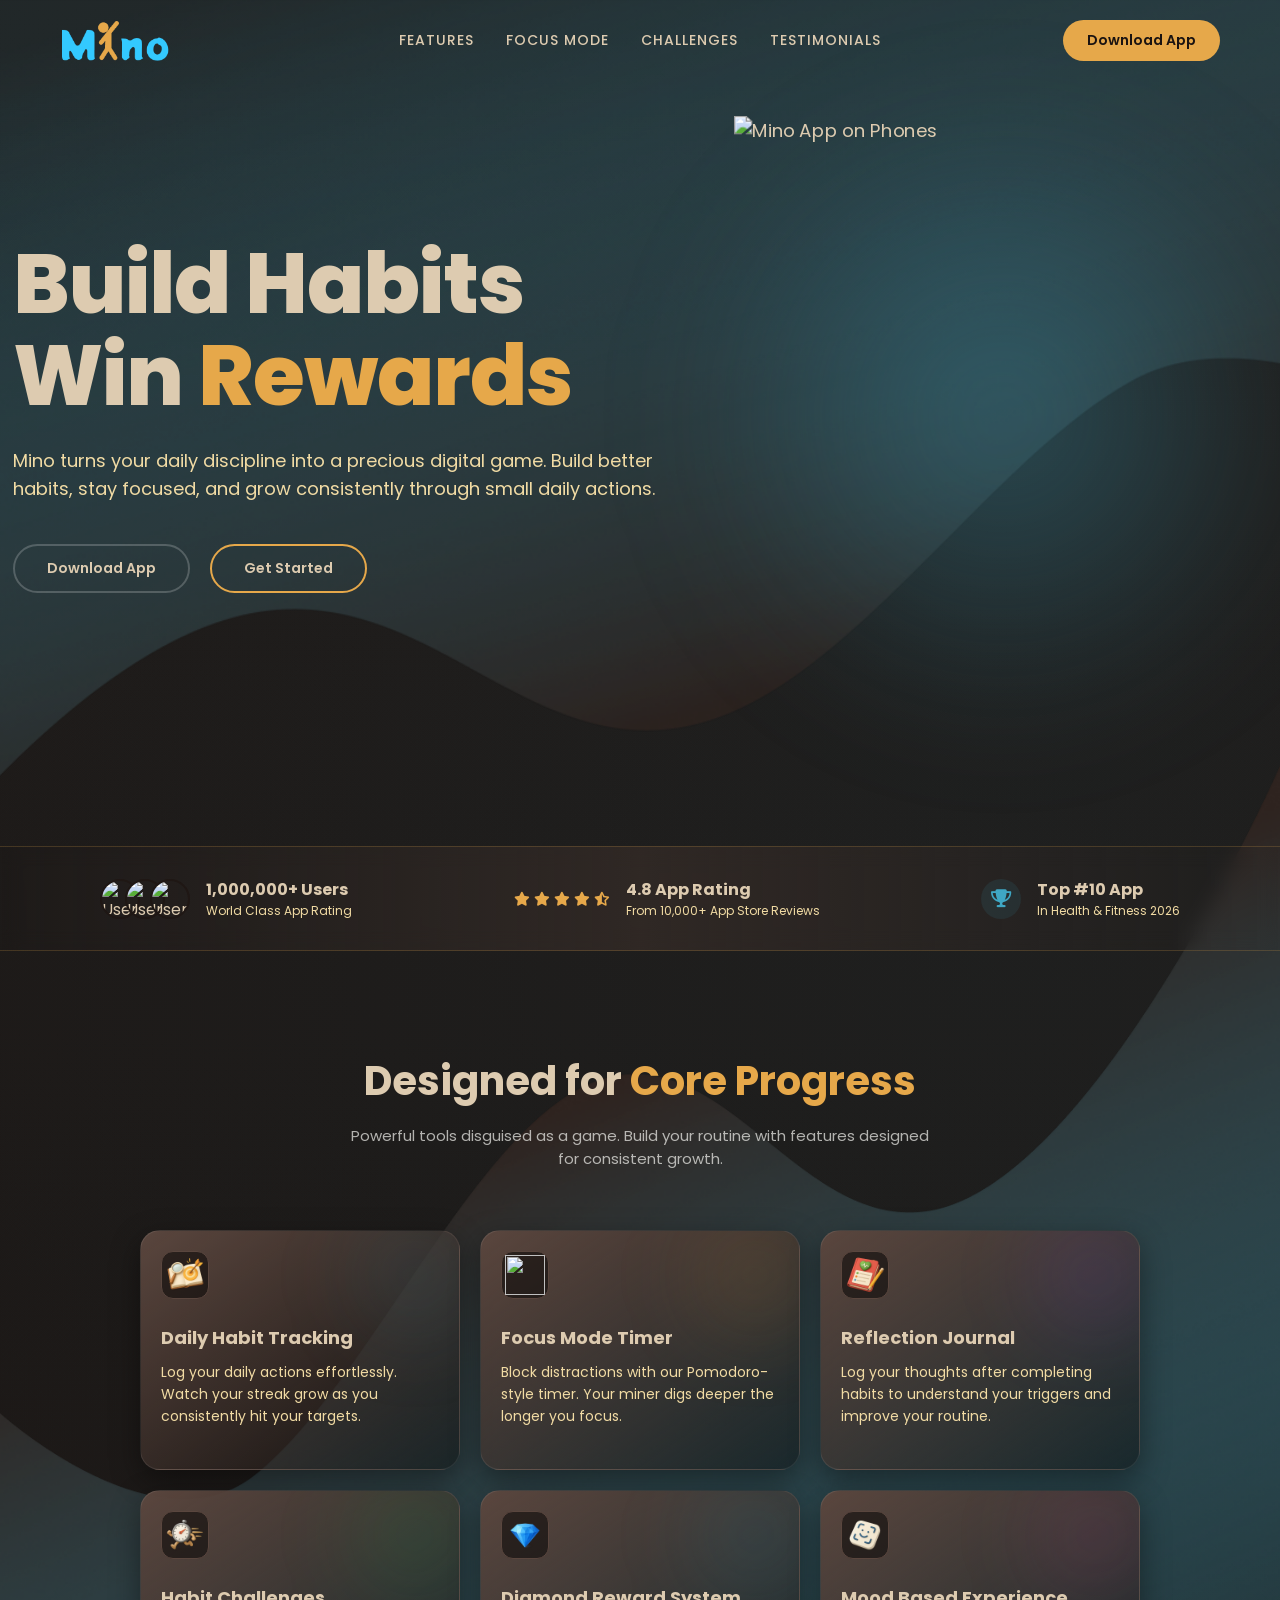
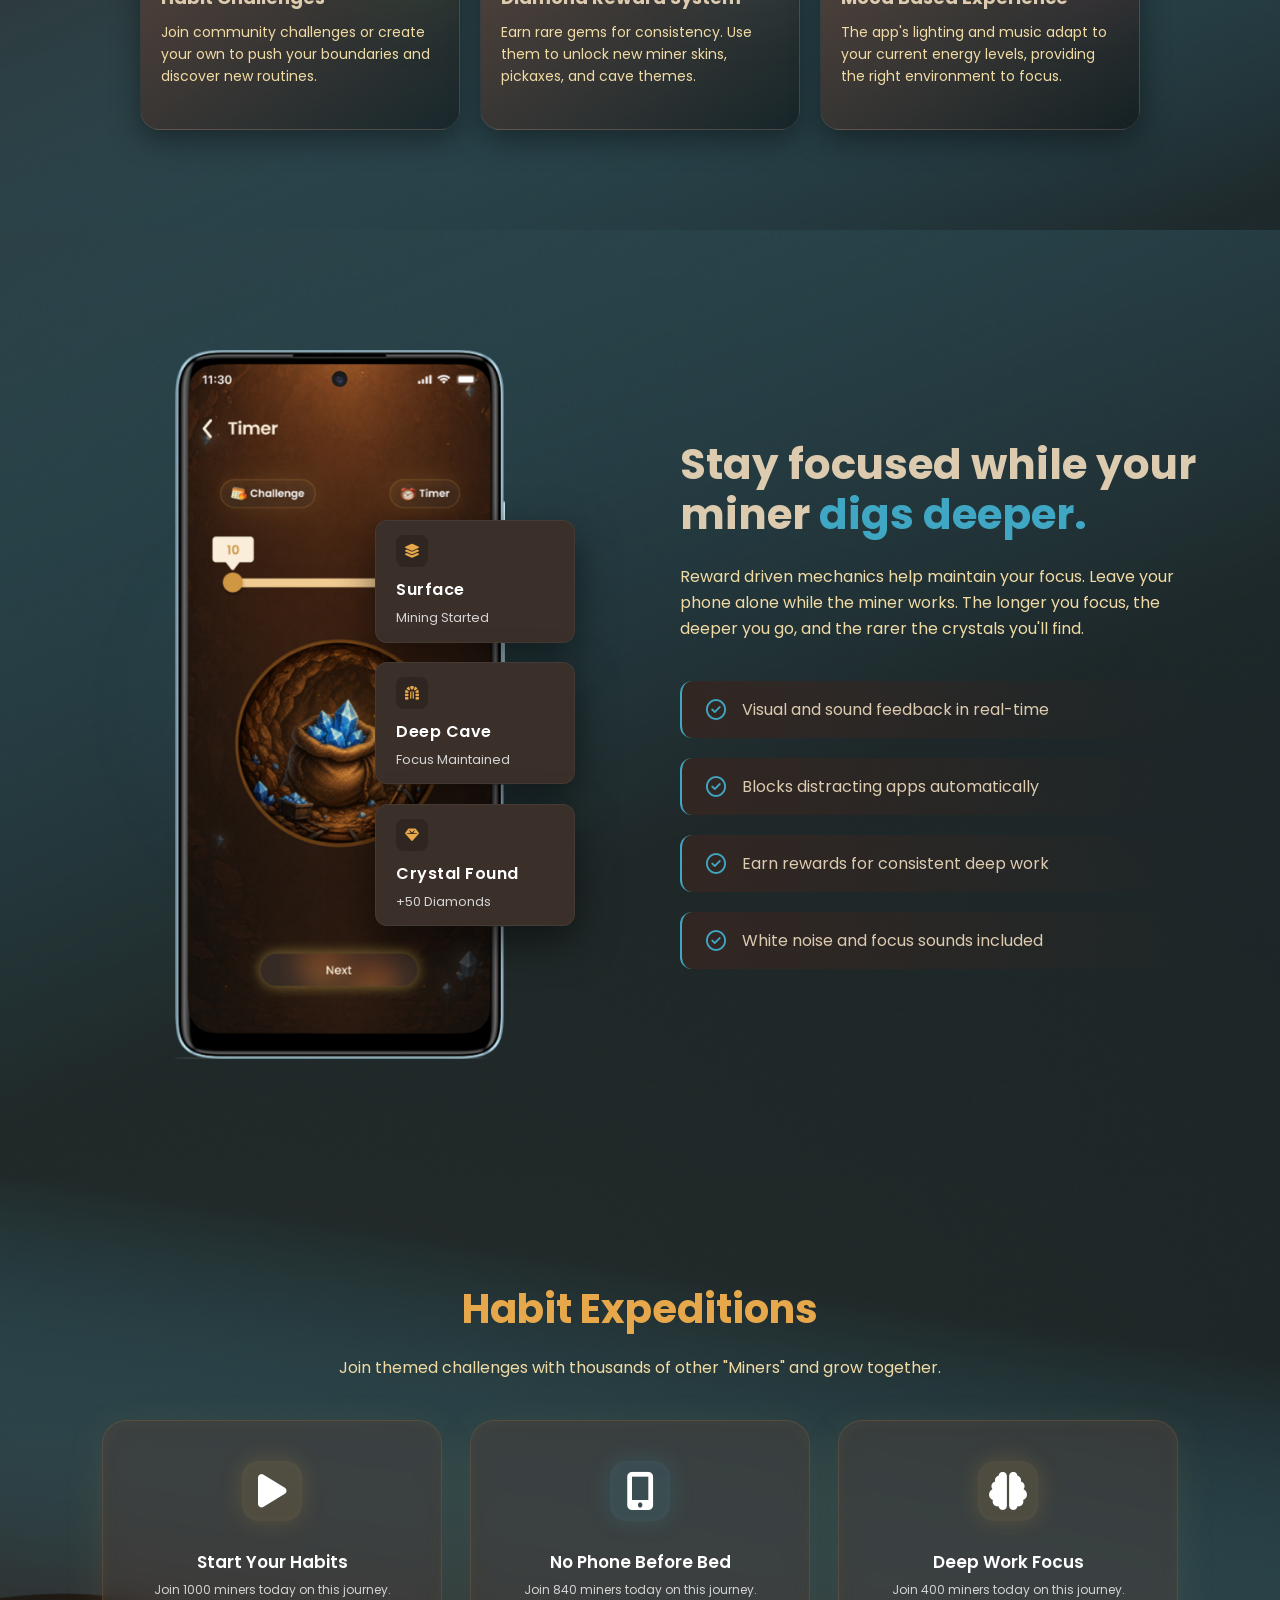
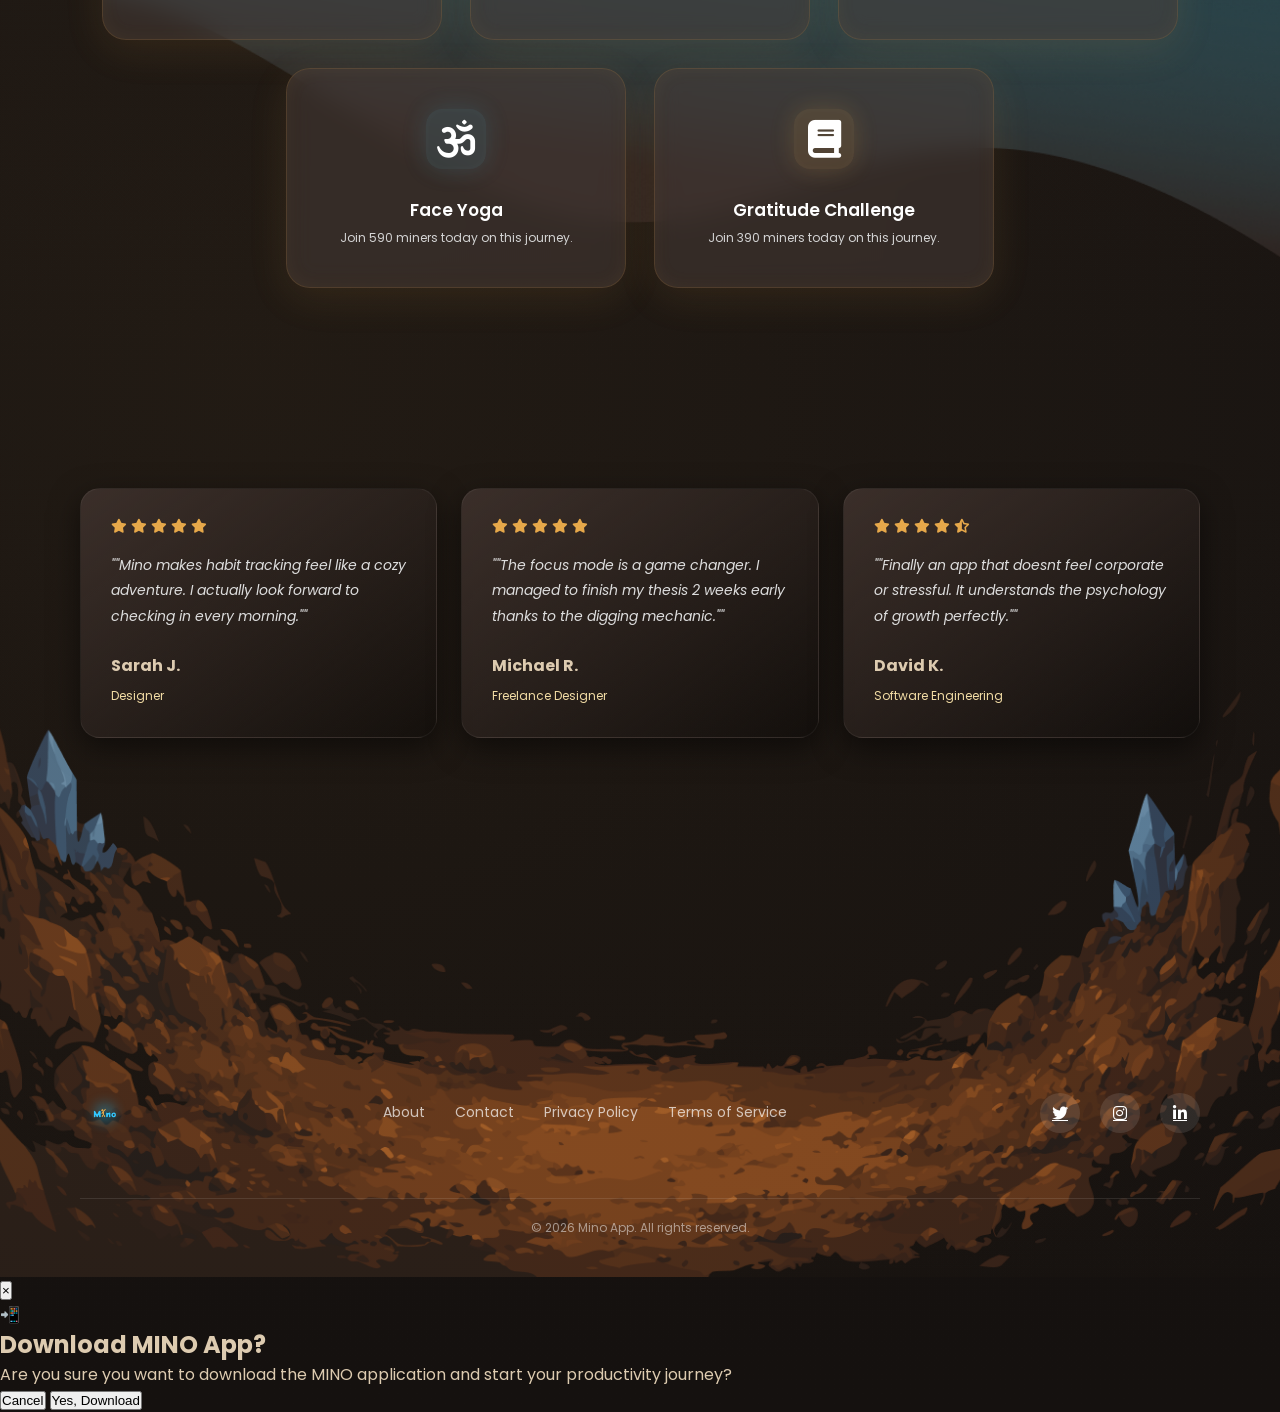
==== commit 70c94d09: "finishing" ====
--- a/index.html
+++ b/index.html
@@ -60,7 +60,7 @@
             </div>
             <div class="hero-image">
                 <div class="glow-bg"></div>
-                <img src="assets/two_phones.png" alt="Mino App on Phones" class="phones-img">
+                <img src="assets/grup.png" alt="Mino App on Phones" class="phones-img">
             </div>
         </section>
 
@@ -108,7 +108,7 @@
 
                 <div class="feature-card">
                     <div class="icon-boxx">
-                        <img src="assets/g1.png">
+                        <img src="assets/daily.png">
                     </div>
 
                     <h3>Daily Habit Tracking</h3>
@@ -121,59 +121,56 @@
 
                 <div class="feature-card">
                     <div class="icon-boxx">
-                        <i class="fas fa-stopwatch"></i>
+                        <img src="assets/timer.png">
                     </div>
 
                     <h3>Focus Mode Timer</h3>
 
                     <p>
-                        Block distractions with our Pomodoro-style timer.
+                        Block distractions with our Pomodoro-style timer. Your miner digs deeper the longer you focus.
                     </p>
                 </div>
 
                 <div class="feature-card">
                     <div class="icon-boxx">
-                        <i class="fas fa-book"></i>
+                        <img src="assets/journal.png">
                     </div>
 
                     <h3>Reflection Journal</h3>
 
                     <p>
-                        Log your thoughts after completing habits.
+                        Log your thoughts after completing habits to understand your triggers and improve your routine.                    </p>
+                </div>
+                <div class="feature-card">
+                    <div class="icon-boxx">
+                       <img src="assets/habit.png">
+                    </div>
+
+                    <h3>Habit Challenges</h3>
+
+                    <p>
+                        Join community challenges or create your own to push your boundaries and discover new routines.
                     </p>
                 </div>
                 <div class="feature-card">
+                   <div class="icon-boxx">
+                        <img src="assets/diamond.png">
+                    </div>
+
+                    <h3>Diamond Reward System</h3>
+
+                    <p>
+                        Earn rare gems for consistency. Use them to unlock new miner skins, pickaxes, and cave themes.                    </p>
+                </div>
+                <div class="feature-card">
                     <div class="icon-boxx">
-                        <i class="fas fa-book"></i>
-                    </div>
-
-                    <h3>Reflection Journal</h3>
-
-                    <p>
-                        Log your thoughts after completing habits.
-                    </p>
-                </div>
-                <div class="feature-card">
-                    <div class="icon-boxx">
-                        <i class="fas fa-book"></i>
-                    </div>
-
-                    <h3>Reflection Journal</h3>
-
-                    <p>
-                        Log your thoughts after completing habits.
-                    </p>
-                </div>
-                <div class="feature-card">
-                    <div class="icon-boxx">
-                        <i class="fas fa-book"></i>
-                    </div>
-
-                    <h3>Reflection Journal</h3>
-
-                    <p>
-                        Log your thoughts after completing habits.
-                    </p>
+                        <img src="assets/mood.png">
+                    </div>
+
+                    <h3>Mood Based Experience</h3>
+
+                    <p>
+                        The app's lighting and music adapt to your current energy levels, providing the right environment to focus.                    </p>
                 </div>
 
             </div>
@@ -184,8 +181,29 @@
         <section class="miner-section" id="miner-section">
             <div class="miner-overlay"></div>
             <div class="miner-image">
+                <div class="floating-card fc-1">
+    <div class="fc-icon"><i class="fas fa-layer-group"></i></div>
+    <div class="fc-text">
+        <h4>Surface</h4>
+        <span>Mining Started</span>
+    </div>
+</div>
+<div class="floating-card fc-2">
+    <div class="fc-icon"><i class="fas fa-dungeon"></i></div>
+    <div class="fc-text">
+        <h4>Deep Cave</h4>
+        <span>Focus Maintained</span>
+    </div>
+</div>
+<div class="floating-card fc-3">
+    <div class="fc-icon"><i class="fas fa-gem"></i></div>
+    <div class="fc-text">
+        <h4>Crystal Found</h4>
+        <span>+50 Diamonds</span>
+    </div>
+</div>
                 <div class="glow-bg-cyan"></div>
-                <img src="assets/single_phone.png" alt="Mino Miner App">
+                <img src="assets/timerhp.png" alt="Mino Miner App">
             </div>
             <div class="miner-content">
                 <h2>Stay focused while your<br>miner <span class="text-cyan">digs deeper.</span></h2>
--- a/style.css
+++ b/style.css
@@ -176,7 +176,6 @@
     margin: 80px auto 120px;
     position: relative;
     scroll-margin-top: 100px;
-
 }
 
 .hero-content {
@@ -185,7 +184,8 @@
 }
 
 .hero-content h1 {
-    font-size: 72px;
+    font-size: 84px; /* Diperbesar agar mirip Figma */
+    letter-spacing: -1px;
     font-weight: 800;
     line-height: 1.1;
     margin-bottom: 24px;
@@ -217,6 +217,7 @@
     object-fit: contain;
     z-index: 2;
     position: relative;
+    transform: scale(1.15) translateX(30px); /* Diperbesar & digeser ke kanan */
 }
 
 .glow-bg {
@@ -224,11 +225,11 @@
     top: 50%;
     left: 50%;
     transform: translate(-50%, -50%);
-    width: 600px;
-    height: 600px;
-    background: radial-gradient(circle, var(--color-cyan-glow) 0%, transparent 70%);
+    width: 700px; /* Diperbesar */
+    height: 700px; /* Diperbesar */
+    background: radial-gradient(circle, rgba(63, 167, 196, 0.35) 0%, transparent 65%); /* Glow lebih terang */
     z-index: 1;
-    filter: blur(50px);
+    filter: blur(60px);
 }
 
 .middle-section {
@@ -239,7 +240,7 @@
 
 .middle-overlay {
     position: absolute;
-    top: -80px; /* naikin overlay */
+    top: -80px;
     left: 0;
 
     width: 100%;
@@ -259,10 +260,11 @@
     display: flex;
     justify-content: space-between;
     align-items: center;
-    padding: 40px 80px;
-    border-top: 1px solid rgba(255,255,255,0.05);
-    border-bottom: 1px solid rgba(255,255,255,0.05);
-    background: rgba(47, 36, 32, 0.3);
+    padding: 30px 100px; /* Spacing disesuaikan */
+    border-top: 1px solid rgba(230, 168, 74, 0.2); /* Border orange transparan premium */
+    border-bottom: 1px solid rgba(230, 168, 74, 0.2);
+    background: linear-gradient(90deg, rgba(31,23,20,0) 0%, rgba(59,47,42,0.6) 50%, rgba(31,23,20,0) 100%);
+    backdrop-filter: blur(10px);
     position: relative;
     z-index: 2;
 }
@@ -336,7 +338,6 @@
 }
 
 .section-header h2 {
-
     font-size: 40px;
     margin-bottom: 13px;
 }
@@ -351,74 +352,41 @@
     grid-template-columns: repeat(3, 320px);
     justify-content: center;
     gap: 20px;
-
 }
 
 .feature-card {
     position: relative;
     overflow: hidden;
-
     padding: 20px;
-
     border-radius: 20px;
-
-    background: linear-gradient(
-        145deg,
-        #5A463E,
-        #00000066
-    );
-
-    border: 1px solid #5A463E;
-
-    min-height: 200px;
-
+    background: linear-gradient(145deg, #5A463E, #00000066);
+    border: 1px solid rgba(255, 255, 255, 0.08); /* Border lebih jelas */
+    min-height: 240px; /* Tinggi ditingkatkan sedikit */
     text-align: left;
-
     transition: all 0.3s ease;
+    box-shadow: 0 10px 30px rgba(0, 0, 0, 0.4); /* Tambah depth */
 }
 
 /* overlay blur */
 .feature-card::before {
     content: "";
-
     position: absolute;
     top: -20px;
     right: -20px;
-
     width: 128px;
     height: 128px;
-
     border-radius: 9999px;
-
     filter: blur(40px);
-
     z-index: 0;
 }
 
 /* warna overlay per card */
-.feature-card:nth-child(1)::before {
-    background: #3FA7C41A;
-}
-
-.feature-card:nth-child(2)::before {
-    background: #E6A84A1A;
-}
-
-.feature-card:nth-child(3)::before {
-    background: #A855F71A;
-}
-
-.feature-card:nth-child(4)::before {
-    background: #22C55E1A;
-}
-
-.feature-card:nth-child(5)::before {
-    background: #3FA7C41A;
-}
-
-.feature-card:nth-child(6)::before {
-    background: #EC48991A;
-}
+.feature-card:nth-child(1)::before { background: #3FA7C41A; }
+.feature-card:nth-child(2)::before { background: #E6A84A1A; }
+.feature-card:nth-child(3)::before { background: #A855F71A; }
+.feature-card:nth-child(4)::before { background: #22C55E1A; }
+.feature-card:nth-child(5)::before { background: #3FA7C41A; }
+.feature-card:nth-child(6)::before { background: #EC48991A; }
 
 /* biar isi di atas overlay */
 .feature-card * {
@@ -429,52 +397,43 @@
 .icon-boxx {
     width: 48px;
     height: 48px;
-
     border-radius: 12px;
-
     border: 1px solid #5A463E;
-
     background: #00000080;
-
     display: flex;
     align-items: center;
     justify-content: center;
-
     margin-bottom: 28px;
-
     color: #F6E6D5;
     font-size: 20px;
 }
 
+.icon-boxx img {
+    width: 40px;
+    height: 40px;
+    object-fit: contain;
+    display: block;
+}
 
 .feature-card h3 {
-    color: linear-gradient(
-  180deg,
-  #E6A84A,
-  #FFFFFFCC
-);
-
+    color: linear-gradient(180deg, #E6A84A, #FFFFFFCC);
     font-size: 18px;
     font-weight: 700;
-
     margin-bottom: 12px;
-
     line-height: 1.2;
 }
 
 .feature-card p {
     color: #f1dba4;
-
     font-size: 14px;
-
     line-height: 1.6;
 }
 
 /* hover */
 .feature-card:hover {
     transform: translateY(-8px);
-
-    box-shadow: 0 15px 40px rgba(0,0,0,0.35);
+    border-color: rgba(230, 168, 74, 0.3); /* Glow hover */
+    box-shadow: 0 15px 40px rgba(230, 168, 74, 0.15); /* Depth hover */
 }
 
 /* Miner Section */
@@ -510,7 +469,8 @@
 }
 
 .miner-image img {
-    max-width: 100%;
+    width: 330px;
+    height: auto;
     z-index: 2;
     position: relative;
 }
@@ -525,6 +485,87 @@
     background: radial-gradient(circle, var(--color-cyan-glow) 0%, transparent 60%);
     z-index: 1;
     filter: blur(40px);
+}
+
+/* Floating Cards Miner */
+
+.floating-card {
+    position: absolute;
+    background: #3B2F2A; /* Warna background solid sesuai desain */
+    border: 1px solid rgba(255, 255, 255, 0.05); /* Border sangat halus */
+    backdrop-filter: blur(10px);
+    padding: 14px 20px;
+    border-radius: 12px;
+    
+    /* Ubah layout jadi vertikal persis seperti di desain */
+    display: flex;
+    flex-direction: column;
+    align-items: flex-start;
+    gap: 6px;
+    
+    width: 200px; /* Fix lebar card agar teksnya turun ke bawah dengan rapi */
+    box-shadow: 0 15px 40px rgba(0, 0, 0, 0.5);
+    z-index: 5;
+    transition: transform 0.3s ease, border-color 0.3s ease;
+}
+
+/* Efek hover halus ke atas */
+.floating-card:hover {
+    transform: translateY(-8px);
+    border-color: rgba(230, 168, 74, 0.3);
+}
+
+/* Posisi disejajarkan rapi di sebelah kanan HP */
+.floating-card.fc-1 { 
+    top: 24%; 
+    right: 25px; /* Tarik keluar dari HP */
+}
+
+.floating-card.fc-2 { 
+    top: 44%; 
+    right: 25px; /* Sejajar dengan card 1 */
+}
+
+.floating-card.fc-3 { 
+    top: 64%; 
+    right: 25px; /* Sejajar dengan card 1 & 2 */
+}
+
+/* Styling Ikon (Kotak kecil di sudut kiri atas card) */
+.fc-icon {
+    width: 32px;
+    height: 32px;
+    background: rgba(0, 0, 0, 0.2);
+    border-radius: 8px;
+    display: flex;
+    justify-content: center;
+    align-items: center;
+    color: var(--color-orange);
+    font-size: 14px;
+    margin-bottom: 4px;
+}
+
+/* Styling Teks agar rapi */
+.fc-text {
+    text-align: left;
+    display: flex;
+    flex-direction: column;
+    gap: 6px;
+}
+
+.fc-text h4 {
+    font-size: 16px;
+    margin: 0;
+    color: #fff;
+    font-weight: 600;
+    letter-spacing: 0.5px;
+}
+
+.fc-text span {
+    font-size: 13px;
+    color: #d4d4d4;
+    line-height: 1.5;
+    display: block;
 }
 
 .miner-content {
@@ -619,66 +660,50 @@
 .expedition-card{
     width: 340px;
     height: 220px;
-
     border-radius: 24px;
     background: #4A3F3A80;
-
     backdrop-filter: blur(12px);
-
-    box-shadow:
-        0 0 30px #E6A84A20,
-        0 0 60px #E6A84A10;
-
+    border: 1px solid rgba(230, 168, 74, 0.15); /* Premium border */
+    box-shadow: 0 10px 40px rgba(230, 168, 74, 0.1), inset 0 0 20px rgba(230, 168, 74, 0.05); /* Premium glow & depth */
     display: flex;
     flex-direction: column;
     align-items: center;
     justify-content: center;
-
     text-align: center;
-
     transition: 0.35s ease;
 }
 
 .expedition-card:hover{
     transform: translateY(-8px) scale(1.02);
+    box-shadow: 0 15px 50px rgba(230, 168, 74, 0.25), inset 0 0 20px rgba(230, 168, 74, 0.1);
 }
 
 /* ICON BOX */
 .icon-box{
     width: 60px;
     height: 60px;
-
     border-radius: 16px;
-
     display: flex;
     align-items: center;
     justify-content: center;
-
     padding: 0 20px;
-
     margin-bottom: 28px;
 }
 
 /* WARNA SELANG SELING */
 .gold{
     background: #E6A84A20;
-
-    box-shadow:
-        0 0 25px #E6A84A30,
-        inset 0 0 10px rgba(255,255,255,0.03);
+    box-shadow: 0 0 25px #E6A84A30, inset 0 0 10px rgba(255,255,255,0.03);
 }
 
 .blue{
     background: #3FA7C420;
-
-    box-shadow:
-        0 0 25px #3FA7C430,
-        inset 0 0 10px rgba(255,255,255,0.03);
+    box-shadow: 0 0 25px #3FA7C430, inset 0 0 10px rgba(255,255,255,0.03);
 }
 
 /* ICON */
 .icon-box i{
-    font-size: 30px;
+    font-size: 38px; /* Diperbesar agar lebih premium */
     color: white;
 }
 
@@ -687,16 +712,13 @@
     font-size: 17px;
     font-weight: 600;
     color: #fff;
-
     margin-bottom: 5px;
 }
 
 /* DESC */
 .expedition-card p{
-
     font-size: 12px;
     line-height: 1.6;
-
     color: #d4d4d4;
     white-space: nowrap;
     margin: 0;
@@ -706,22 +728,23 @@
 .testimonials {
     display: grid;
     grid-template-columns: repeat(3, 1fr);
-    gap: 30px;
-    padding: 120px;
+    gap: 24px; /* Rapikan spacing */
+    padding: 100px 80px; /* Adjust padding */
 }
 
 .testimonial-card {
     background: linear-gradient(145deg, #3B2F2A 0%, #0000004D 100%);
-    padding: 40px;
+    padding: 30px; /* Kurangi tinggi card */
     border-radius: 20px;
     border: 1px solid rgba(255,255,255,0.05);
+    box-shadow: 0 10px 30px rgba(0,0,0,0.5); /* Glow halus awal */
     transition: all 0.3s ease;
 }
 
 .testimonial-card:hover {
     transform: translateY(-8px);
     border-color: rgba(230, 168, 74, 0.5);
-    box-shadow: 0 15px 30px rgba(230, 168, 74, 0.15);
+    box-shadow: 0 15px 40px rgba(230, 168, 74, 0.1); /* Glow hover halus */
 }
 
 .testimonial-card .stars {
@@ -760,8 +783,8 @@
     width: 100%;
     height: 100%;
     background-image: url('assets/bgg.png');
-    background-size: cover;
-    background-position: bottom center;
+    background-size: 110%; /* Perbesar skala batu/crystal background */
+    background-position: center 100%; /* Pusatkan di area bawah */
     background-repeat: no-repeat;
     z-index: -1;
     pointer-events: none;
@@ -777,14 +800,15 @@
 .footer-content {
     display: flex;
     justify-content: space-between;
-    align-items: center;
+    align-items: center; /* Rapikan alignment lurus horisontal */
     margin-bottom: 60px;
     position: relative;
     z-index: 2;
 }
 
 .footer-logo {
-    height: 200px;
+    height: auto;
+    max-height: 50px; /* Kecilkan agar proporsional dengan layout grid baru */
 }
 
 .footer-links {
@@ -862,345 +886,15 @@
         background-image: none;
         background: rgba(20, 20, 20, 0.35);
         backdrop-filter: blur(12px);
-        -webkit-backdrop-filter: blur(12px);
     }
-
-    /* Sembunyikan nav links & tombol, tampilkan hamburger */
-    .nav-links,
-    .nav-actions {
-        display: none;
-    }
-
+}
+
+/* ── 800px: navbar mulai sempit, switch ke hamburger lebih awal ── */
+@media (max-width: 800px) {
     .hamburger {
         display: block;
     }
-
-    /* nav-container jadi dropdown panel (bukan fullscreen) */
     .nav-container {
-        display: block;
-        position: absolute;
-        top: 100%; /* tepat di bawah navbar */
-        left: 0;
-        width: 100%;
-        background: rgba(25, 18, 15, 0.97);
-        backdrop-filter: blur(14px);
-        -webkit-backdrop-filter: blur(14px);
-        border-top: 1px solid rgba(255,255,255,0.06);
-        box-shadow: 0 8px 32px rgba(0,0,0,0.4);
-        overflow: hidden;
-        max-height: 0;
-        transition: max-height 0.35s ease, padding 0.35s ease;
-        z-index: 998;
-    }
-
-    .nav-container.active {
-        max-height: 400px; /* cukup untuk konten */
-        padding: 24px 0 28px;
-    }
-
-    /* Paksa nav-links & nav-actions tampil dalam panel */
-    .nav-container .nav-links {
-        display: flex;
-        flex-direction: column;
-        align-items: center;
-        gap: 20px;
-        position: static;
-        transform: none;
-        margin-bottom: 24px;
-    }
-
-    .nav-container .nav-links a {
-        font-size: 16px;
-    }
-
-    .nav-container .nav-actions {
-        display: flex;
-        justify-content: center;
-        gap: 16px;
-    }
-}
-
-/* ── Tablet: 768px ── */
-@media (max-width: 768px) {
-    .hero {
-        flex-direction: column;
-        height: auto;
-        padding: 40px 24px;
-        text-align: center;
-        margin-top: 80px;
-        gap: 48px;
-    }
-
-    .hero-content h1 {
-        font-size: 42px;
-    }
-
-    .hero-buttons {
-        justify-content: center;
-        flex-wrap: wrap;
-    }
-
-    .hero-image {
-        width: 100%;
-        justify-content: center;
-        height: auto;
-    }
-
-    .phones-img {
-        width: 85%;
-        height: auto;
-    }
-
-    .stats-strip {
-        flex-wrap: wrap;
-        gap: 20px;
-        justify-content: center;
-        padding: 32px 24px;
-    }
-
-    .features {
-        padding: 60px 24px;
-    }
-
-    .features-grid {
-        grid-template-columns: repeat(2, 1fr);
-    }
-
-    .miner-section {
-        flex-direction: column;
-        padding: 60px 24px;
-        text-align: center;
-    }
-
-    .miner-image img {
-        width: 80%;
-    }
-
-    .miner-features {
-        text-align: left;
-    }
-
-    .expeditions {
-        padding: 60px 24px;
-    }
-
-    .testimonials {
-        grid-template-columns: repeat(2, 1fr);
-        padding: 40px 24px;
-    }
-
-    .footer-content {
-        flex-direction: column;
-        gap: 32px;
-        text-align: center;
-    }
-
-    .footer-links {
-        flex-wrap: wrap;
-        justify-content: center;
-    }
-
-    .site-footer {
-        padding: 60px 24px 32px;
-    }
-}
-
-/* ── Mobile: 480px ── */
-@media (max-width: 480px) {
-    .hero-content h1 {
-        font-size: 32px;
-    }
-
-    .hero-buttons {
-        flex-direction: column;
-        gap: 12px;
-        align-items: center;
-    }
-
-    .section-header h2, .miner-content h2, .expeditions h2 {
-        font-size: 28px;
-    }
-
-    .features-grid {
-        grid-template-columns: 1fr;
-    }
-
-    .stats-strip {
-        flex-direction: column;
-        text-align: center;
-    }
-
-    .stat-item {
-        flex-direction: column;
-        gap: 8px;
-    }
-
-    .expeditions-grid {
-        flex-direction: column;
-        align-items: center;
-    }
-
-    .expedition-card {
-        width: 100%;
-        max-width: 340px;
-    }
-
-    .testimonials {
-        grid-template-columns: 1fr;
-        padding: 20px;
-    }
-
-    .footer-links {
-        flex-direction: column;
-        gap: 12px;
-        align-items: center;
-    }
-
-    .avatars img {
-        margin-left: -10px;
-    }
-}
-
-
-
-
-
-
-
-
-
-/* =========================
-   CONFIRM POPUP
-========================= */
-
-.download-popup {
-    position: fixed;
-    inset: 0;
-
-    display: flex;
-    justify-content: center;
-    align-items: center;
-
-    background: rgba(0,0,0,0.65);
-    backdrop-filter: blur(8px);
-
-    opacity: 0;
-    visibility: hidden;
-
-    transition: 0.3s ease;
-    z-index: 5000;
-}
-
-.download-popup.active {
-    opacity: 1;
-    visibility: visible;
-}
-
-.popup-box {
-    width: 90%;
-    max-width: 420px;
-
-    background: #1f1714;
-    border: 1px solid rgba(255,255,255,0.08);
-
-    border-radius: 28px;
-
-    padding: 35px 30px;
-
-    position: relative;
-
-    text-align: center;
-
-    transform: scale(0.9);
-    transition: 0.3s ease;
-}
-
-.download-popup.active .popup-box {
-    transform: scale(1);
-}
-
-.close-popup {
-    position: absolute;
-    top: 14px;
-    right: 18px;
-
-    background: none;
-    border: none;
-
-    color: rgba(255,255,255,0.7);
-    font-size: 30px;
-
-    cursor: pointer;
-}
-
-.popup-icon {
-    font-size: 60px;
-    margin-bottom: 20px;
-}
-
-.popup-content h2 {
-    color: white;
-    font-size: 32px;
-    margin-bottom: 14px;
-}
-
-.popup-content p {
-    color: rgba(255,255,255,0.7);
-    line-height: 1.6;
-    margin-bottom: 30px;
-}
-
-.popup-buttons {
-    display: flex;
-    gap: 15px;
-}
-
-.popup-btn {
-    flex: 1;
-
-    padding: 14px;
-    border-radius: 14px;
-
-    border: none;
-    cursor: pointer;
-
-    font-weight: 600;
-    font-size: 15px;
-
-    transition: 0.3s ease;
-}
-
-.cancel-btn {
-    background: #2d221d;
-    color: white;
-}
-
-.cancel-btn:hover {
-    background: #3a2c25;
-}
-
-.confirm-btn {
-    background: #ff8a1d;
-    color: white;
-}
-
-.confirm-btn:hover {
-    transform: translateY(-2px);
-    opacity: 0.9;
-}
-
-/* MOBILE */
-@media (max-width: 480px) {
-
-    .popup-box {
-        padding: 30px 20px;
-    }
-
-    .popup-content h2 {
-        font-size: 26px;
-    }
-
-    .popup-buttons {
-        flex-direction: column;
+        display: none;
     }
 }
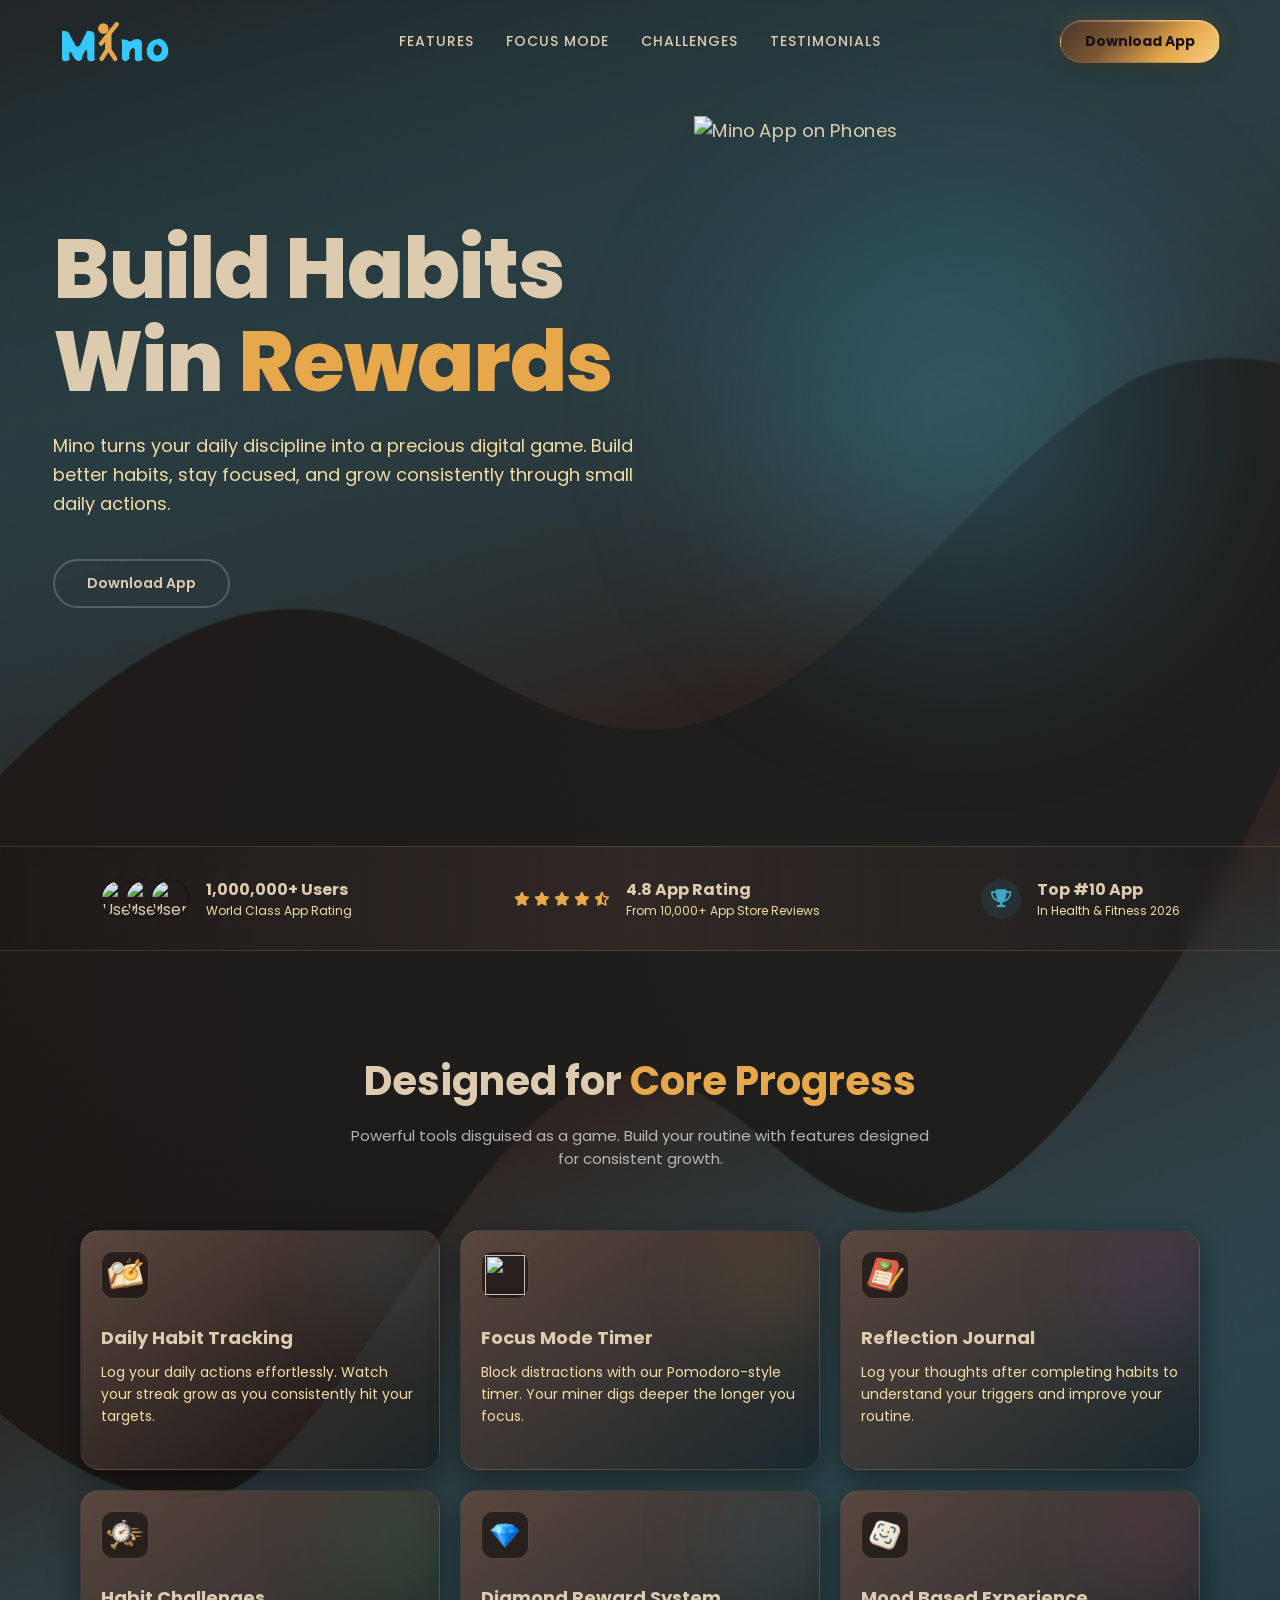
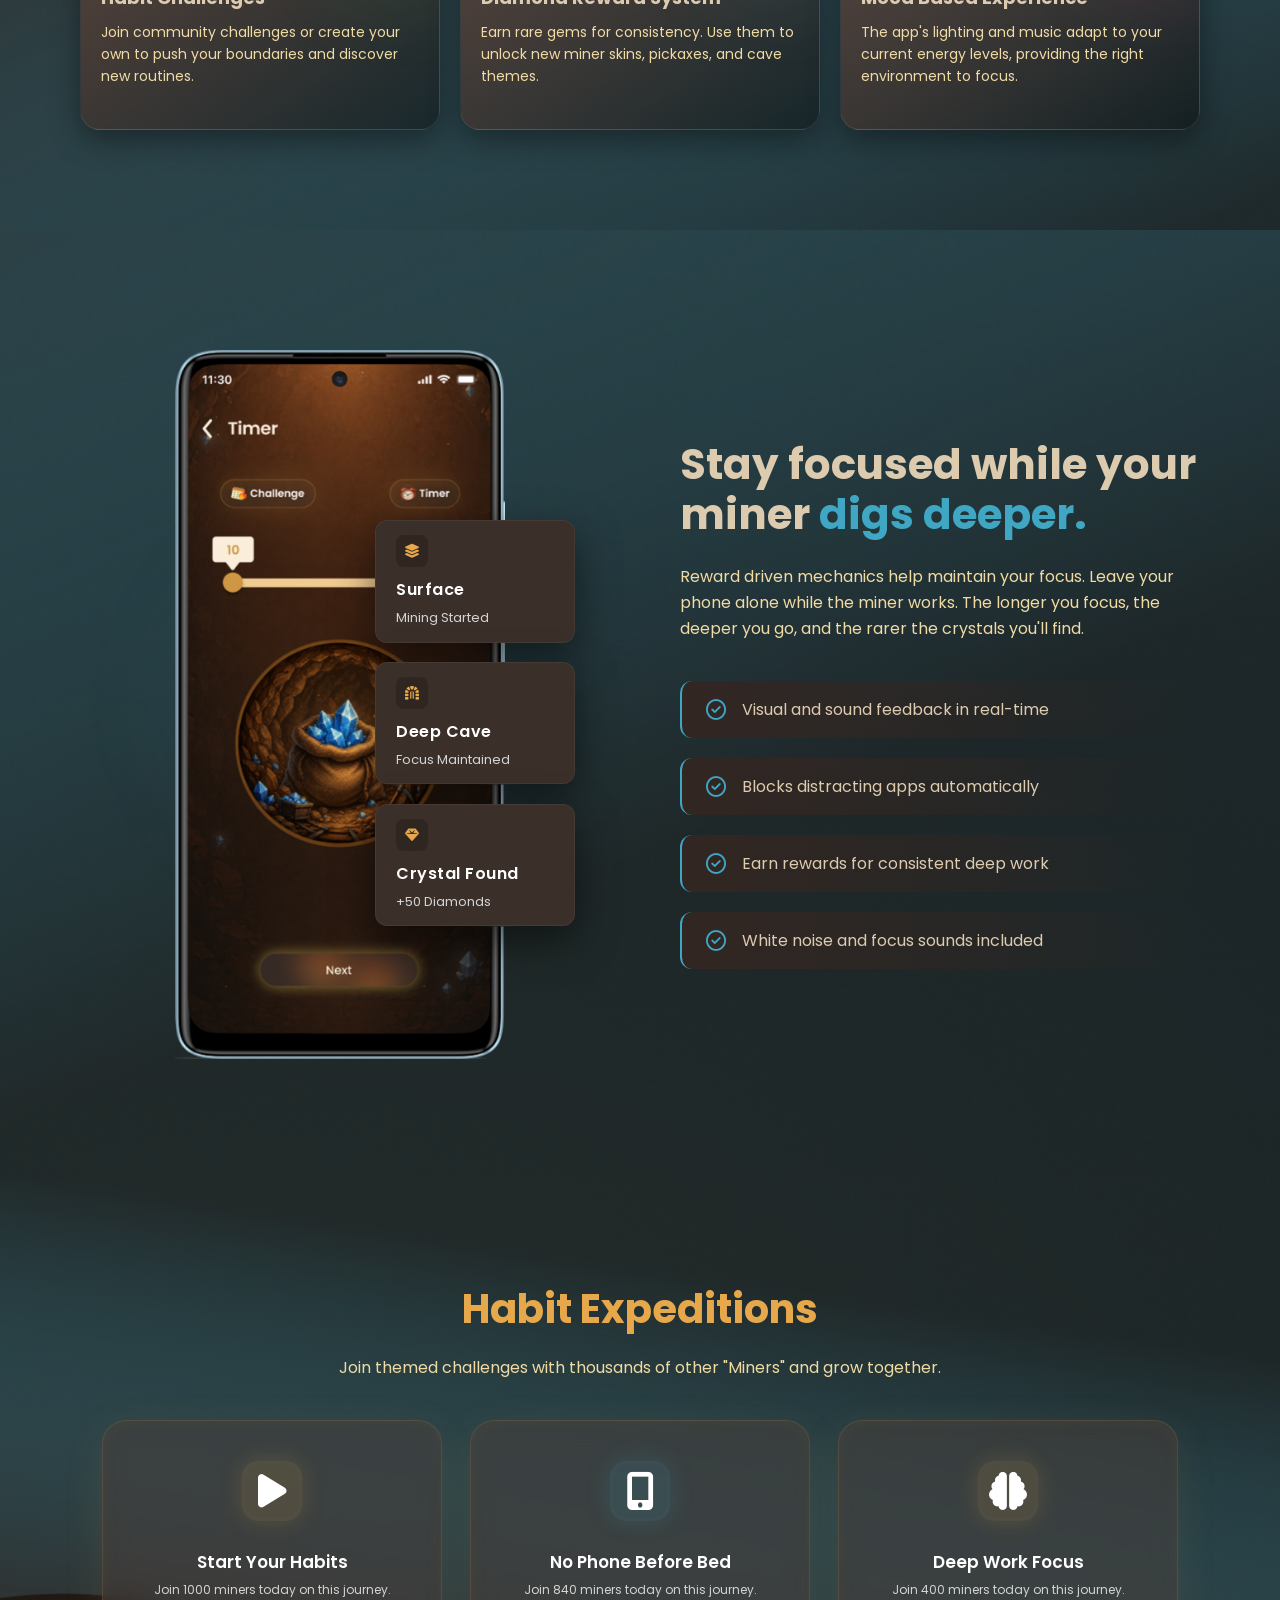
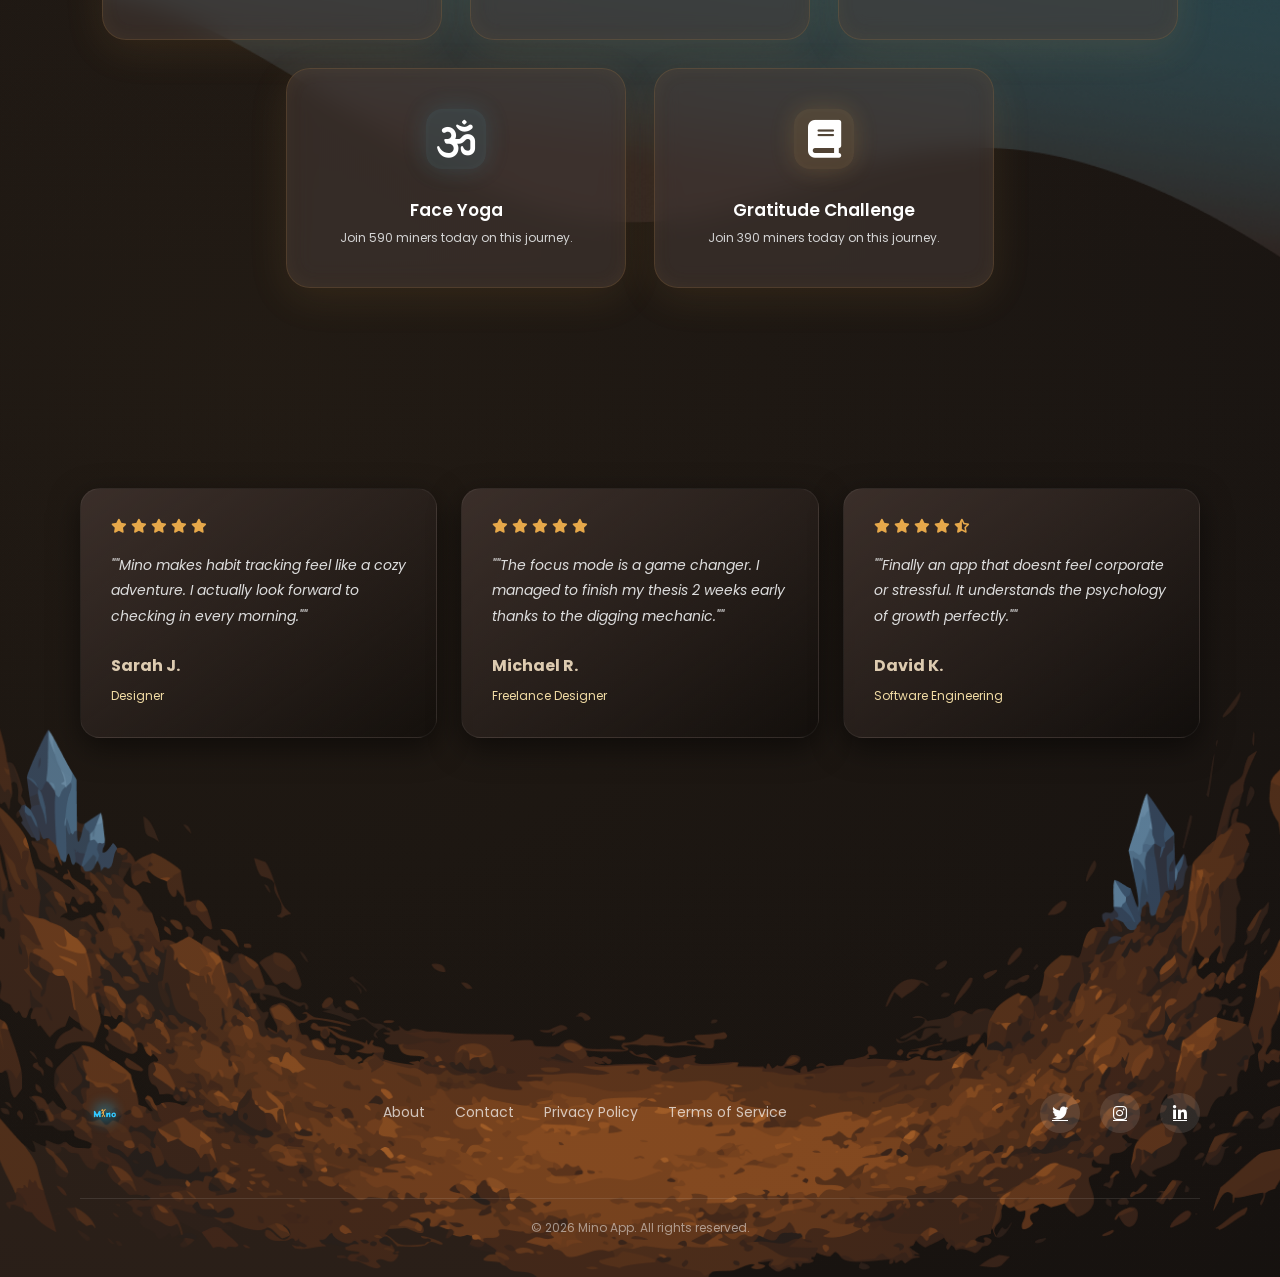
==== commit 42399610: "web" ====
--- a/index.html
+++ b/index.html
@@ -7,6 +7,7 @@
     <link rel="stylesheet" href="style.css">
     <link href="https://fonts.googleapis.com/css2?family=Poppins:wght@300;400;500;600;700;800&display=swap" rel="stylesheet">
     <link rel="stylesheet" href="https://cdnjs.cloudflare.com/ajax/libs/font-awesome/6.4.0/css/all.min.css">
+    <link rel="icon" type="image/png" href="assets/logo.png">
 </head>
 <body>
     <div class="app-container">
@@ -35,7 +36,7 @@
         </div>
 
         <div class="nav-actions">
-            <a href="#" class="btn btn-primary">Download App</a>
+            <a href="#" class="btn btn-primary download-btn">Download App</a>
         </div>
 
     </div>
@@ -54,8 +55,8 @@
                 <h1>Build Habits<br>Win <span class="text-orange">Rewards</span></h1>
                 <p>Mino turns your daily discipline into a precious digital game. Build better habits, stay focused, and grow consistently through small daily actions.</p>
                 <div class="hero-buttons">
-                    <a href="#" class="btn btn-outline-thick">Download App</a>
-                    <a href="#" class="btn btn-outline-thick text-orange border-orange">Get Started</a>
+                    <a href="#" class="btn btn-outline-thick download-btn">Download App</a>
+                    <!-- <a href="#" class="btn btn-outline-thick text-orange border-orange">Get Started</a> -->
                 </div>
             </div>
             <div class="hero-image">
@@ -370,9 +371,7 @@
                     Cancel
                 </button>
 
-                <button class="popup-btn confirm-btn">
-                    Yes, Download
-                </button>
+                <button class="popup-btn confirm-btn" id="confirmDownload">Yes, Download</button>
 
             </div>
         </div>
@@ -413,6 +412,11 @@
 const downloadPopup = document.getElementById("downloadPopup");
 const closePopup = document.getElementById("closePopup");
 const cancelPopup = document.getElementById("cancelPopup");
+const confirmDownload = document.getElementById("confirmDownload");
+
+confirmDownload.addEventListener("click", () => {
+    window.location.href = "https://play.google.com";
+});
 
 /* trigger button */
 document.querySelectorAll(".download-btn").forEach(button => {
--- a/style.css
+++ b/style.css
@@ -121,14 +121,66 @@
     transition: all 0.3s;
 }
 
+.btn-primary::before {
+    content: "";
+
+    position: absolute;
+    top: -50%;
+    left: -120%;
+
+    width: 60%;
+    height: 200%;
+
+    background: linear-gradient(
+        90deg,
+        transparent,
+        rgba(255,255,255,.35),
+        transparent
+    );
+
+    transform: rotate(20deg);
+
+    transition: .8s;
+}
+
 .btn-primary {
-    background-color: var(--color-orange);
-    color: #1A1311;
+    position: relative;
+    overflow: hidden;
+
+    background: linear-gradient(
+        135deg,
+        #4a3326 0%,
+        #7b5735 35%,
+        #e6a84a 70%,
+        #f8d08a 100%
+    );
+
+    color: #1a1311;
+    font-weight: 700;
+
+    border: 1px solid rgba(255,255,255,.15);
+
+    box-shadow:
+        0 4px 20px rgba(0,0,0,.35),
+        0 0 20px rgba(230,168,74,.25),
+        inset 0 1px 1px rgba(255,255,255,.25);
+
+    transition: all .35s ease;
 }
 
 .btn-primary:hover {
-    background-color: #f5b75a;
-    box-shadow: 0 0 15px rgba(230, 168, 74, 0.4);
+    transform: translateY(-4px);
+
+    box-shadow:
+        0 8px 30px rgba(0,0,0,.45),
+        0 0 35px rgba(230,168,74,.45),
+        0 0 70px rgba(230,168,74,.2);
+
+    filter: brightness(1.05);
+}
+
+.btn-primary:hover::before {
+    left: 160%;
 }
 
 .btn-outline {
@@ -172,10 +224,11 @@
     align-items: center;
     gap: 50px;
     max-width: 1253.2px;
+    width: 100%;
+    padding: 0 40px;
     height: 621px;
     margin: 80px auto 120px;
     position: relative;
-    scroll-margin-top: 100px;
 }
 
 .hero-content {
@@ -272,6 +325,7 @@
 .stat-item {
     display: flex;
     align-items: center;
+    justify-content: center;
     gap: 16px;
 }
 
@@ -349,9 +403,10 @@
 
 .features-grid {
     display: grid;
-    grid-template-columns: repeat(3, 320px);
-    justify-content: center;
+    grid-template-columns: repeat(auto-fit, minmax(280px, 1fr));
     gap: 20px;
+    max-width: 1200px;
+    margin: 0 auto;
 }
 
 .feature-card {
@@ -879,6 +934,194 @@
     display: contents;
 }
 
+.download-popup {
+    position: fixed;
+    inset: 0;
+
+    display: flex;
+    justify-content: center;
+    align-items: center;
+
+    background:
+        radial-gradient(
+            circle,
+            rgba(63,167,196,.08),
+            rgba(0,0,0,.85)
+        );
+
+    backdrop-filter: blur(8px);
+
+    visibility: hidden;
+    opacity: 0;
+
+    transition: .3s ease;
+
+    z-index: 9999;
+}
+
+.download-popup.active {
+    visibility: visible;
+    opacity: 1;
+}
+.popup-box::before {
+    content: "";
+
+    position: absolute;
+
+    top: -100px;
+    right: -100px;
+
+    width: 250px;
+    height: 250px;
+
+    border-radius: 50%;
+
+    background: rgba(230,168,74,.12);
+
+    filter: blur(70px);
+
+    z-index: 0;
+}
+
+.popup-box {
+    position: relative;
+    overflow: hidden;
+
+    width: 90%;
+    max-width: 460px;
+
+    padding: 35px;
+
+    border-radius: 24px;
+
+    background:
+        linear-gradient(
+            145deg,
+            rgba(90, 70, 62, 0.95),
+            rgba(30, 24, 21, 0.95)
+        );
+
+    border: 1px solid rgba(230, 168, 74, 0.15);
+
+    backdrop-filter: blur(18px);
+    -webkit-backdrop-filter: blur(18px);
+
+    box-shadow:
+        0 20px 60px rgba(0,0,0,.45),
+        0 0 40px rgba(230,168,74,.08);
+
+    text-align: center;
+     position: relative;
+
+    border: 1px solid rgba(255,255,255,0.08);
+
+    box-shadow:
+        0 20px 60px rgba(0,0,0,.45),
+        0 0 40px rgba(230,168,74,.08);
+}
+.popup-icon {
+    width: 80px;
+    height: 80px;
+
+    margin: 0 auto 20px;
+
+    border-radius: 20px;
+
+    background:
+        linear-gradient(
+            135deg,
+            rgba(230,168,74,.15),
+            rgba(63,167,196,.15)
+        );
+
+    border: 1px solid rgba(255,255,255,.08);
+
+    display: flex;
+    justify-content: center;
+    align-items: center;
+
+    font-size: 34px;
+
+    box-shadow:
+        0 0 25px rgba(230,168,74,.15);
+}
+
+.close-popup {
+    position: absolute;
+    top: 10px;
+    right: 15px;
+    background: none;
+    border: none;
+    color: white;
+    font-size: 28px;
+    cursor: pointer;
+}
+
+.popup-buttons {
+    display: flex;
+    gap: 12px;
+    margin-top: 25px;
+}
+
+.popup-btn {
+    flex: 1;
+    padding: 12px;
+    border: none;
+    border-radius: 10px;
+    cursor: pointer;
+}
+
+.confirm-btn {
+    background: linear-gradient(
+        135deg,
+        #7b5735,
+        #e6a84a
+    );
+
+    color: #1a1311;
+    font-weight: 700;
+
+    box-shadow:
+        0 0 20px rgba(230,168,74,.25);
+}
+
+.cancel-btn {
+    background: rgba(255,255,255,.08);
+    color: #ddd;
+    border: 1px solid rgba(255,255,255,.08);
+}
+
+@keyframes popupGlow {
+
+    0% {
+        box-shadow:
+            0 0 20px rgba(230,168,74,.08);
+    }
+
+    50% {
+        box-shadow:
+            0 0 40px rgba(230,168,74,.18);
+    }
+
+    100% {
+        box-shadow:
+            0 0 20px rgba(230,168,74,.08);
+    }
+
+}
+
+@media (max-width: 480px) {
+
+    .popup-box {
+        padding: 20px;
+    }
+
+    .popup-buttons {
+        flex-direction: column;
+    }
+
+}
+
 /* ── 800–1000px: navbar mulai sempit, switch ke hamburger lebih awal ── */
 @media (max-width: 1000px) {
     .navbar {
@@ -897,4 +1140,192 @@
     .nav-container {
         display: none;
     }
+}
+
+@media (max-width: 1024px) {
+
+    .hero {
+        flex-direction: column;
+        text-align: center;
+        height: auto;
+        padding-top: 140px;
+        margin-bottom: 80px;
+    }
+
+    .hero-buttons {
+        justify-content: center;
+    }
+
+    .hero-content h1 {
+        font-size: 60px;
+    }
+
+    .phones-img {
+        width: 450px;
+        height: auto;
+        transform: none;
+    }
+
+    .miner-section {
+        flex-direction: column;
+        text-align: center;
+    }
+
+    .miner-features {
+        align-items: center;
+    }
+
+    .testimonials {
+        grid-template-columns: repeat(2, 1fr);
+    }
+
+    .footer-content {
+    flex-direction: column;
+    gap: 30px;
+    text-align: center;
+}
+}
+
+/* =========================
+   MOBILE
+========================= */
+@media (max-width: 768px) {
+
+    .navbar {
+        padding: 15px 20px;
+    }
+
+    .hero {
+        padding: 120px 20px 40px;
+        gap: 30px;
+    }
+
+    .hero-content h1 {
+        font-size: 42px;
+        line-height: 1.2;
+    }
+
+    .hero-content p {
+        font-size: 15px;
+    }
+
+    .hero-buttons {
+        flex-direction: column;
+        width: 100%;
+    }
+
+    .hero-buttons .btn {
+        width: 100%;
+        text-align: center;
+    }
+
+    .phones-img {
+        width: 100%;
+        max-width: 320px;
+    }
+
+    .stats-strip {
+        flex-direction: column;
+        gap: 25px;
+        padding: 30px 20px;
+        text-align: center;
+    }
+
+    .features {
+        padding: 80px 20px;
+    }
+
+    .features-grid {
+        grid-template-columns: 1fr;
+    }
+
+    .feature-card {
+        min-height: auto;
+    }
+
+    .section-header h2 {
+        font-size: 30px;
+    }
+
+    .miner-section {
+        padding: 80px 20px;
+        gap: 50px;
+    }
+
+    .miner-content h2 {
+        font-size: 32px;
+    }
+
+    .miner-image img {
+        width: 250px;
+    }
+
+    .floating-card {
+        display: none;
+    }
+
+    .expeditions {
+        padding: 80px 20px;
+    }
+
+    .expeditions-grid {
+        flex-direction: column;
+        align-items: center;
+    }
+
+    .expedition-card {
+        width: 100%;
+        max-width: 340px;
+    }
+
+    .testimonials {
+        grid-template-columns: 1fr;
+        padding: 80px 20px;
+    }
+
+    .site-footer {
+        padding: 80px 20px 30px;
+    }
+
+    .footer-links {
+        flex-wrap: wrap;
+        justify-content: center;
+        gap: 15px;
+    }
+
+    .social-links {
+        justify-content: center;
+    }
+
+}
+
+@media (max-width: 800px){
+
+    .nav-container{
+        display:none;
+        position:absolute;
+        top:80px;
+        left:0;
+        width:100%;
+        background:#1F1714;
+        padding:30px 20px;
+        flex-direction:column;
+        gap:20px;
+        z-index:999;
+    }
+
+    .nav-container.active{
+        display:flex;
+    }
+
+    .nav-links{
+        position:static;
+        transform:none;
+        flex-direction:column;
+        align-items:center;
+    }
+
+    .nav-actions{
+        justify-content:center;
+    }
 }
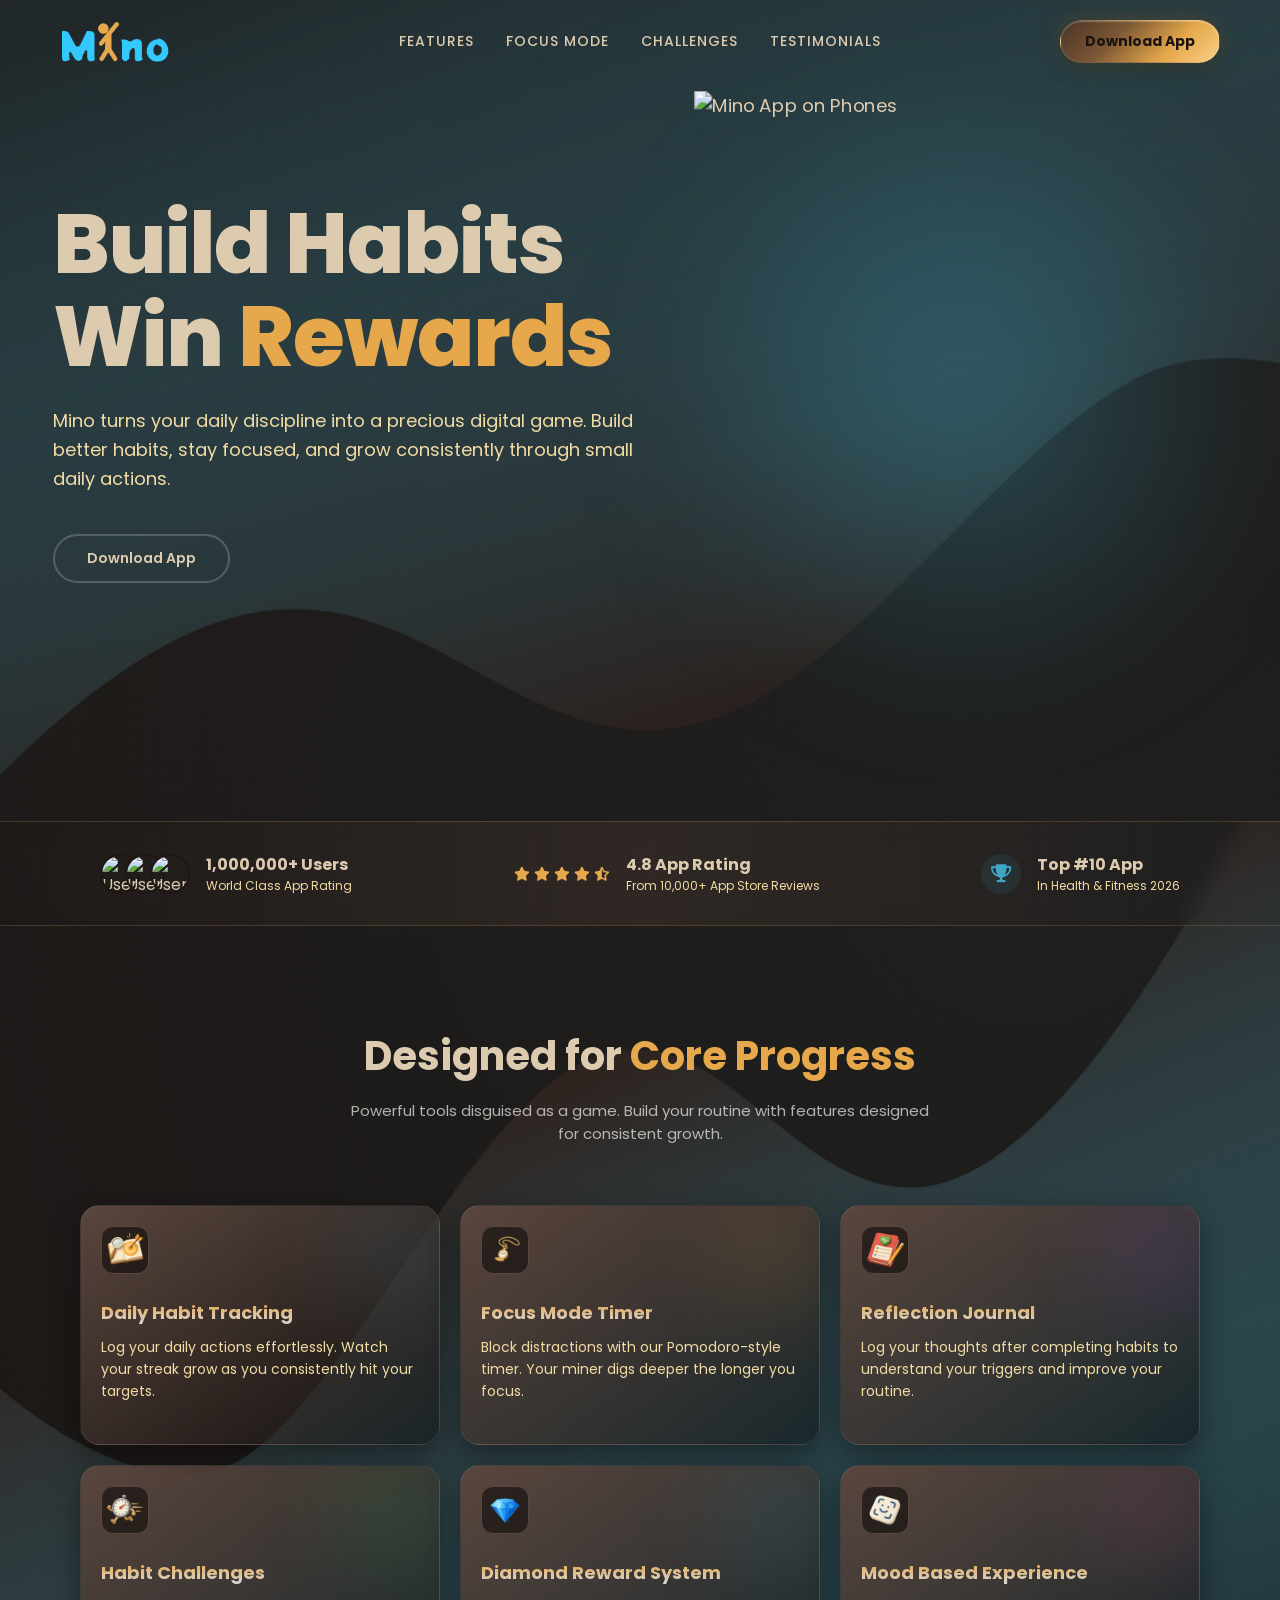
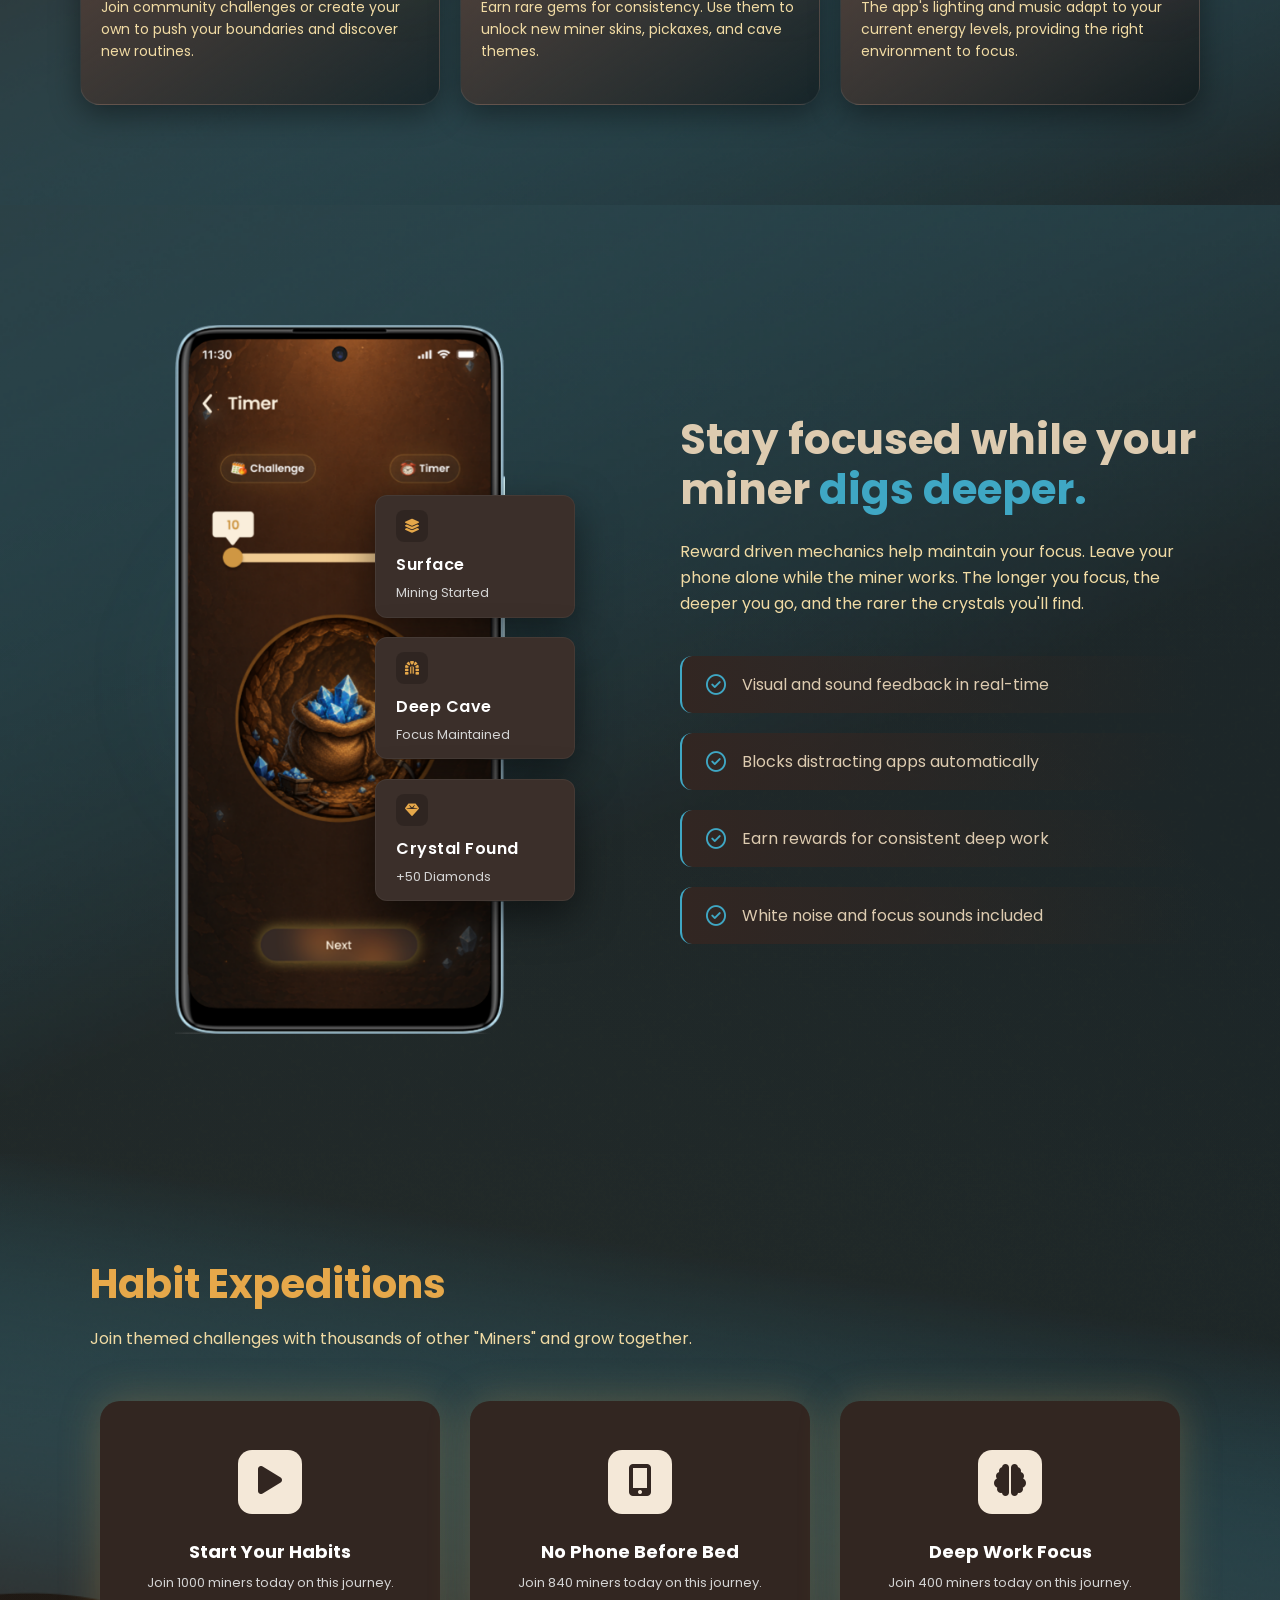
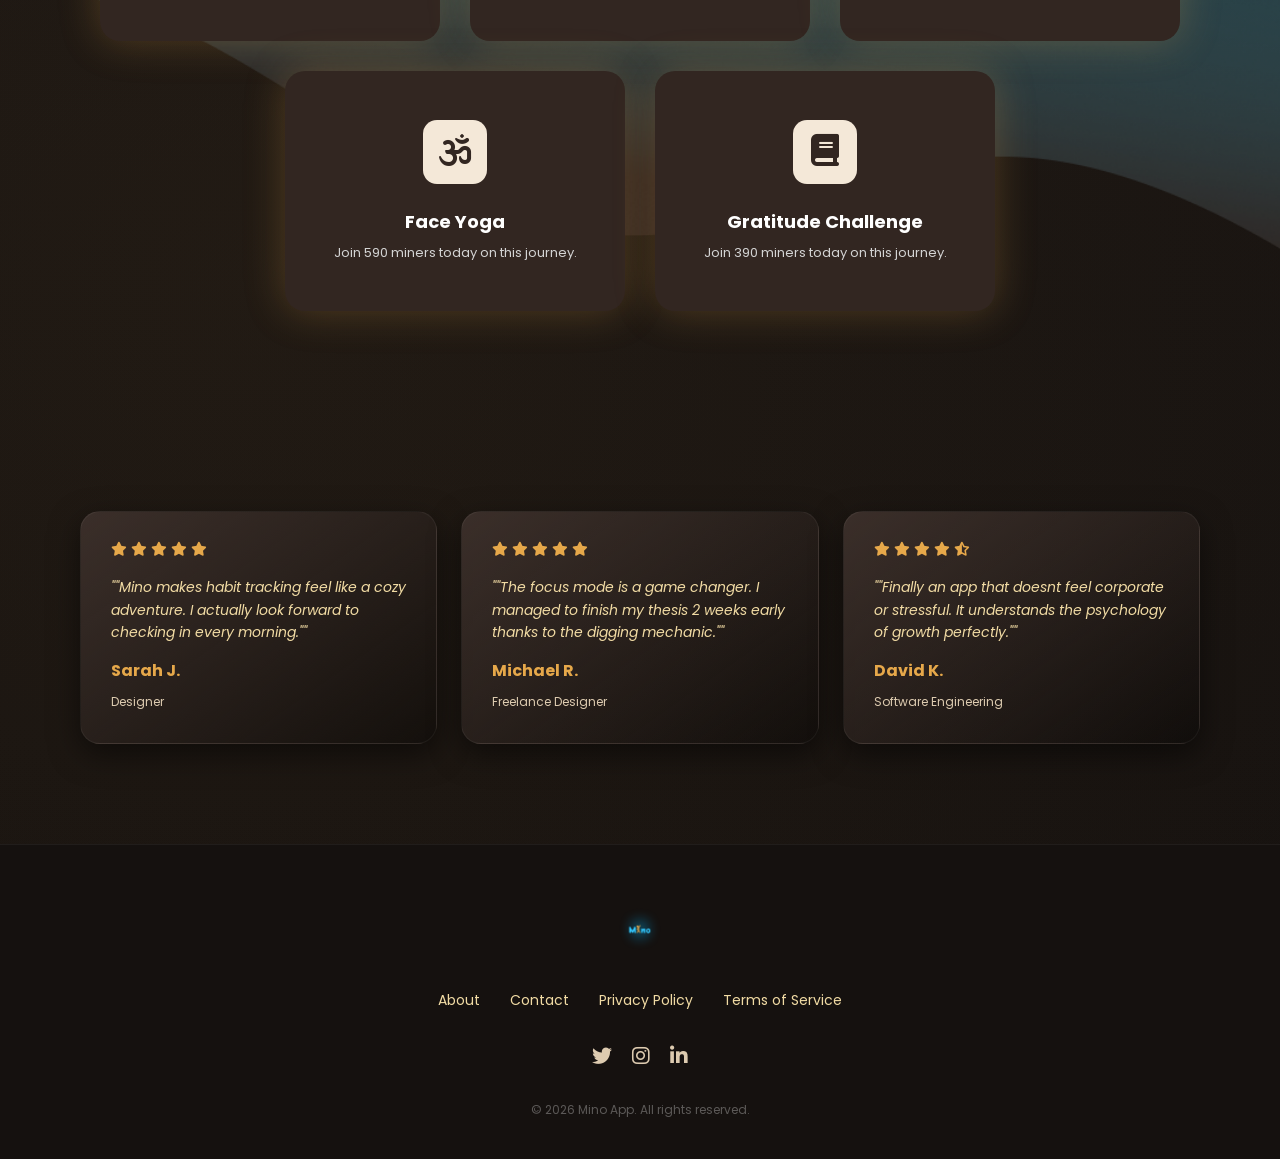
==== commit 48e3476d: "webb" ====
--- a/index.html
+++ b/index.html
@@ -11,10 +11,6 @@
 </head>
 <body>
     <div class="app-container">
-        <!-- Logo -->
-        <div class="logo">
-            <img src="" alt="" class="logo-img">
-        </div>
 
 <!-- Navigation -->
 <nav class="navbar">
--- a/style.css
+++ b/style.css
@@ -21,6 +21,7 @@
     background: linear-gradient(180deg, #1f1a18 0%, #15110f 100%);
     color: var(--color-text);
     overflow-x: hidden;
+    width: 100%;
 }
 
 .app-container {
@@ -29,15 +30,11 @@
     position: relative;
     background: radial-gradient(circle at 80% 20%, rgba(63, 167, 196, 0.05) 0%, transparent 40%),
                 radial-gradient(circle at 20% 80%, rgba(230, 168, 74, 0.05) 0%, transparent 40%);
-}
-
-.text-orange {
-    color: var(--color-orange);
-}
-
-.text-cyan {
-    color: var(--color-cyan);
-}
+    overflow-x: hidden;
+}
+
+.text-orange { color: var(--color-orange); }
+.text-cyan { color: var(--color-cyan); }
 
 /* Navigation */
 .navbar {
@@ -47,41 +44,27 @@
     width: 100%;
     box-sizing: border-box;
     z-index: 999;
-
     display: flex;
     justify-content: space-between;
     align-items: center;
     padding: 20px 60px;
-
     background-image: url('assets/navbar-bg.png');
     background-size: cover;
     background-position: center;
     background-repeat: no-repeat;
-
     transition: all 0.4s ease;
 }
 
-/* saat discroll */
 .navbar.scrolled {
     background: rgba(20, 20, 20, 0.35);
     backdrop-filter: blur(12px);
     -webkit-backdrop-filter: blur(12px);
-
     box-shadow: 0 4px 20px rgba(0,0,0,0.2);
 }
 
-.logoo {
-    flex-shrink: 0;
-}
-
-.logoo-img {
-    height: 40px;
-    display: block;
-}
-
-.nav-container {
-    display: contents;
-}
+.logoo { flex-shrink: 0; }
+.logoo-img { height: 40px; display: block; }
+.nav-container { display: contents; }
 
 .nav-links {
     display: flex;
@@ -102,15 +85,15 @@
     white-space: nowrap;
 }
 
-.nav-links a:hover {
-    color: var(--color-orange);
-}
+.nav-links a:hover { color: var(--color-orange); }
 
 .nav-actions {
     display: flex;
     gap: 20px;
     flex-shrink: 0;
 }
+
+.hamburger { display: none; }
 
 .btn {
     padding: 10px 24px;
@@ -123,65 +106,34 @@
 
 .btn-primary::before {
     content: "";
-
     position: absolute;
     top: -50%;
     left: -120%;
-
     width: 60%;
     height: 200%;
-
-    background: linear-gradient(
-        90deg,
-        transparent,
-        rgba(255,255,255,.35),
-        transparent
-    );
-
+    background: linear-gradient(90deg, transparent, rgba(255,255,255,.35), transparent);
     transform: rotate(20deg);
-
     transition: .8s;
 }
 
 .btn-primary {
     position: relative;
     overflow: hidden;
-
-    background: linear-gradient(
-        135deg,
-        #4a3326 0%,
-        #7b5735 35%,
-        #e6a84a 70%,
-        #f8d08a 100%
-    );
-
+    background: linear-gradient(135deg, #4a3326 0%, #7b5735 35%, #e6a84a 70%, #f8d08a 100%);
     color: #1a1311;
     font-weight: 700;
-
     border: 1px solid rgba(255,255,255,.15);
-
-    box-shadow:
-        0 4px 20px rgba(0,0,0,.35),
-        0 0 20px rgba(230,168,74,.25),
-        inset 0 1px 1px rgba(255,255,255,.25);
-
+    box-shadow: 0 4px 20px rgba(0,0,0,.35), 0 0 20px rgba(230,168,74,.25), inset 0 1px 1px rgba(255,255,255,.25);
     transition: all .35s ease;
 }
 
 .btn-primary:hover {
     transform: translateY(-4px);
-
-    box-shadow:
-        0 8px 30px rgba(0,0,0,.45),
-        0 0 35px rgba(230,168,74,.45),
-        0 0 70px rgba(230,168,74,.2);
-
+    box-shadow: 0 8px 30px rgba(0,0,0,.45), 0 0 35px rgba(230,168,74,.45), 0 0 70px rgba(230,168,74,.2);
     filter: brightness(1.05);
 }
 
-.btn-primary:hover::before {
-    left: 160%;
-}
+.btn-primary:hover::before { left: 160%; }
 
 .btn-outline {
     border: 1px solid rgba(255, 255, 255, 0.2);
@@ -199,9 +151,7 @@
     padding: 12px 32px;
 }
 
-.border-orange {
-    border-color: var(--color-orange);
-}
+.border-orange { border-color: var(--color-orange); }
 
 /* Hero Section */
 .hero-overlay {
@@ -229,15 +179,13 @@
     height: 621px;
     margin: 80px auto 120px;
     position: relative;
-}
-
-.hero-content {
-    flex: 1;
     z-index: 2;
 }
 
+.hero-content { flex: 1; z-index: 2; }
+
 .hero-content h1 {
-    font-size: 84px; /* Diperbesar agar mirip Figma */
+    font-size: 84px;
     letter-spacing: -1px;
     font-weight: 800;
     line-height: 1.1;
@@ -251,10 +199,7 @@
     line-height: 1.6;
 }
 
-.hero-buttons {
-    display: flex;
-    gap: 20px;
-}
+.hero-buttons { display: flex; gap: 20px; }
 
 .hero-image {
     width: 528px;
@@ -270,7 +215,7 @@
     object-fit: contain;
     z-index: 2;
     position: relative;
-    transform: scale(1.15) translateX(30px); /* Diperbesar & digeser ke kanan */
+    transform: scale(1.15) translateX(30px);
 }
 
 .glow-bg {
@@ -278,33 +223,35 @@
     top: 50%;
     left: 50%;
     transform: translate(-50%, -50%);
-    width: 700px; /* Diperbesar */
-    height: 700px; /* Diperbesar */
-    background: radial-gradient(circle, rgba(63, 167, 196, 0.35) 0%, transparent 65%); /* Glow lebih terang */
+    width: 700px;
+    height: 700px;
+    background: radial-gradient(circle, rgba(63, 167, 196, 0.35) 0%, transparent 65%);
     z-index: 1;
     filter: blur(60px);
 }
 
-.middle-section {
-    width: 100%;
-    position: relative;
-    overflow: visible;
+/* Sections Base Structural Layering */
+.middle-section, 
+.miner-section, 
+.expeditions, 
+.bottom-section {
+    width: 100%;
+    position: relative;
+    z-index: 2;
+    overflow: hidden;
 }
 
 .middle-overlay {
     position: absolute;
     top: -80px;
     left: 0;
-
     width: 100%;
     height: calc(100% + 80px);
-
     background-image: url('assets/lay.png');
     background-size: cover;
     background-position: center top;
     background-repeat: no-repeat;
-
-    z-index: 1;
+    z-index: -1;
     pointer-events: none;
 }
 
@@ -313,8 +260,8 @@
     display: flex;
     justify-content: space-between;
     align-items: center;
-    padding: 30px 100px; /* Spacing disesuaikan */
-    border-top: 1px solid rgba(230, 168, 74, 0.2); /* Border orange transparan premium */
+    padding: 30px 100px;
+    border-top: 1px solid rgba(230, 168, 74, 0.2);
     border-bottom: 1px solid rgba(230, 168, 74, 0.2);
     background: linear-gradient(90deg, rgba(31,23,20,0) 0%, rgba(59,47,42,0.6) 50%, rgba(31,23,20,0) 100%);
     backdrop-filter: blur(10px);
@@ -329,9 +276,7 @@
     gap: 16px;
 }
 
-.avatars {
-    display: flex;
-}
+.avatars { display: flex; }
 
 .avatars img {
     width: 40px;
@@ -341,30 +286,12 @@
     margin-left: -15px;
 }
 
-.avatars img:first-child {
-    margin-left: 0;
-}
-
-.stat-text {
-    display: flex;
-    flex-direction: column;
-}
-
-.stat-text strong {
-    font-size: 16px;
-}
-
-.stat-text span {
-    font-size: 12px;
-    color: var(--color-text-muted);
-}
-
-.stars {
-    color: var(--color-orange);
-    font-size: 14px;
-    display: flex;
-    gap: 4px;
-}
+.avatars img:first-child { margin-left: 0; }
+
+.stat-text { display: flex; flex-direction: column; }
+.stat-text strong { font-size: 16px; }
+.stat-text span { font-size: 12px; color: var(--color-text-muted); }
+.stars { color: var(--color-orange); font-size: 14px; display: flex; gap: 4px; }
 
 .icon-circle {
     width: 40px;
@@ -386,20 +313,9 @@
     z-index: 2;
 }
 
-.section-header {
-    max-width: 600px;
-    margin: 0 auto 60px;
-}
-
-.section-header h2 {
-    font-size: 40px;
-    margin-bottom: 13px;
-}
-
-.section-header p {
-    font-size: 15px;
-    color: #F5F5F0B2;
-}
+.section-header { max-width: 600px; margin: 0 auto 60px; }
+.section-header h2 { font-size: 40px; margin-bottom: 13px; }
+.section-header p { font-size: 15px; color: #F5F5F0B2; }
 
 .features-grid {
     display: grid;
@@ -415,14 +331,13 @@
     padding: 20px;
     border-radius: 20px;
     background: linear-gradient(145deg, #5A463E, #00000066);
-    border: 1px solid rgba(255, 255, 255, 0.08); /* Border lebih jelas */
-    min-height: 240px; /* Tinggi ditingkatkan sedikit */
+    border: 1px solid rgba(255, 255, 255, 0.08);
+    min-height: 240px;
     text-align: left;
     transition: all 0.3s ease;
-    box-shadow: 0 10px 30px rgba(0, 0, 0, 0.4); /* Tambah depth */
-}
-
-/* overlay blur */
+    box-shadow: 0 10px 30px rgba(0, 0, 0, 0.4);
+}
+
 .feature-card::before {
     content: "";
     position: absolute;
@@ -435,7 +350,6 @@
     z-index: 0;
 }
 
-/* warna overlay per card */
 .feature-card:nth-child(1)::before { background: #3FA7C41A; }
 .feature-card:nth-child(2)::before { background: #E6A84A1A; }
 .feature-card:nth-child(3)::before { background: #A855F71A; }
@@ -443,11 +357,7 @@
 .feature-card:nth-child(5)::before { background: #3FA7C41A; }
 .feature-card:nth-child(6)::before { background: #EC48991A; }
 
-/* biar isi di atas overlay */
-.feature-card * {
-    position: relative;
-    z-index: 2;
-}
+.feature-card * { position: relative; z-index: 2; }
 
 .icon-boxx {
     width: 48px;
@@ -471,7 +381,9 @@
 }
 
 .feature-card h3 {
-    color: linear-gradient(180deg, #E6A84A, #FFFFFFCC);
+    background: linear-gradient(180deg, #E6A84A, #FFFFFFCC);
+    -webkit-background-clip: text;
+    -webkit-text-fill-color: transparent;
     font-size: 18px;
     font-weight: 700;
     margin-bottom: 12px;
@@ -484,11 +396,10 @@
     line-height: 1.6;
 }
 
-/* hover */
 .feature-card:hover {
     transform: translateY(-8px);
-    border-color: rgba(230, 168, 74, 0.3); /* Glow hover */
-    box-shadow: 0 15px 40px rgba(230, 168, 74, 0.15); /* Depth hover */
+    border-color: rgba(230, 168, 74, 0.3);
+    box-shadow: 0 15px 40px rgba(230, 168, 74, 0.15);
 }
 
 /* Miner Section */
@@ -497,11 +408,8 @@
     align-items: center;
     padding: 120px 80px;
     gap: 80px;
-    position: relative;
-    z-index: 2;
-}
-
-/* Miner Section Overlay */
+}
+
 .miner-overlay {
     position: absolute;
     top: 0;
@@ -542,51 +450,32 @@
     filter: blur(40px);
 }
 
-/* Floating Cards Miner */
-
 .floating-card {
     position: absolute;
-    background: #3B2F2A; /* Warna background solid sesuai desain */
-    border: 1px solid rgba(255, 255, 255, 0.05); /* Border sangat halus */
+    background: #3B2F2A;
+    border: 1px solid rgba(255, 255, 255, 0.05);
     backdrop-filter: blur(10px);
     padding: 14px 20px;
     border-radius: 12px;
-    
-    /* Ubah layout jadi vertikal persis seperti di desain */
     display: flex;
     flex-direction: column;
     align-items: flex-start;
     gap: 6px;
-    
-    width: 200px; /* Fix lebar card agar teksnya turun ke bawah dengan rapi */
+    width: 200px;
     box-shadow: 0 15px 40px rgba(0, 0, 0, 0.5);
     z-index: 5;
     transition: transform 0.3s ease, border-color 0.3s ease;
 }
 
-/* Efek hover halus ke atas */
 .floating-card:hover {
     transform: translateY(-8px);
     border-color: rgba(230, 168, 74, 0.3);
 }
 
-/* Posisi disejajarkan rapi di sebelah kanan HP */
-.floating-card.fc-1 { 
-    top: 24%; 
-    right: 25px; /* Tarik keluar dari HP */
-}
-
-.floating-card.fc-2 { 
-    top: 44%; 
-    right: 25px; /* Sejajar dengan card 1 */
-}
-
-.floating-card.fc-3 { 
-    top: 64%; 
-    right: 25px; /* Sejajar dengan card 1 & 2 */
-}
-
-/* Styling Ikon (Kotak kecil di sudut kiri atas card) */
+.floating-card.fc-1 { top: 24%; right: 25px; }
+.floating-card.fc-2 { top: 44%; right: 25px; }
+.floating-card.fc-3 { top: 64%; right: 25px; }
+
 .fc-icon {
     width: 32px;
     height: 32px;
@@ -600,7 +489,6 @@
     margin-bottom: 4px;
 }
 
-/* Styling Teks agar rapi */
 .fc-text {
     text-align: left;
     display: flex;
@@ -623,9 +511,7 @@
     display: block;
 }
 
-.miner-content {
-    flex: 1;
-}
+.miner-content { flex: 1; }
 
 .miner-content h2 {
     font-size: 42px;
@@ -640,11 +526,7 @@
     line-height: 1.6;
 }
 
-.miner-features {
-    display: flex;
-    flex-direction: column;
-    gap: 20px;
-}
+.miner-features { display: flex; flex-direction: column; gap: 20px; }
 
 .miner-feature {
     display: flex;
@@ -662,20 +544,14 @@
     background: linear-gradient(90deg, #3b2f2a 0%, transparent 100%);
 }
 
-.miner-feature i {
-    color: var(--color-cyan);
-    font-size: 20px;
-}
-
-/* Expeditions */
+.miner-feature i { color: var(--color-cyan); font-size: 20px; }
+
+/* --- PERBAIKAN HABIT EXPEDITIONS --- */
 .expeditions {
     padding: 100px 80px;
-    text-align: center;
-    position: relative;
-    z-index: 2;
-}
-
-/* Expeditions Overlay */
+    width: 100%;
+}
+
 .expeditions-overlay {
     position: absolute;
     top: 0;
@@ -690,642 +566,402 @@
     pointer-events: none;
 }
 
-.expeditions h2{
+/* Mengatur agar teks sejajar kiri bersama grid */
+.expeditions h2 {
     font-size: 40px;
     color: var(--color-orange);
-    margin-bottom: 16px;
-}
-
-.expeditions p{
+    margin-bottom: 12px;
+    max-width: 1100px;
+    margin-left: auto;
+    margin-right: auto;
+    text-align: left;
+}
+
+.expeditions > p {
     color: var(--color-text-muted);
-    margin-bottom: 40px;
+    margin-bottom: 50px;
     font-size: 16px;
     line-height: 1.6;
-}
-
-/* GRID */
-.expeditions-grid{
+    max-width: 1100px;
+    margin-left: auto;
+    margin-right: auto;
+    text-align: left;
+}
+
+.expeditions-grid {
     display: flex;
     flex-wrap: wrap;
     justify-content: center;
-    gap: 28px;
-}
-
-/* CARD */
-.expedition-card{
-    width: 340px;
-    height: 220px;
-    border-radius: 24px;
-    background: #4A3F3A80;
-    backdrop-filter: blur(12px);
-    border: 1px solid rgba(230, 168, 74, 0.15); /* Premium border */
-    box-shadow: 0 10px 40px rgba(230, 168, 74, 0.1), inset 0 0 20px rgba(230, 168, 74, 0.05); /* Premium glow & depth */
+    gap: 30px;
+    max-width: 1100px;
+    margin: 0 auto;
+}
+
+.expedition-card {
+    width: 100%;
+    max-width: 340px;
+    height: 240px;
+    border-radius: 20px;
+    background: #322621; /* Solid dark background */
+    border: none;
+    box-shadow: 0 0 40px rgba(230, 168, 74, 0.25); /* Outer glow kuat memancar */
     display: flex;
     flex-direction: column;
     align-items: center;
     justify-content: center;
     text-align: center;
     transition: 0.35s ease;
-}
-
-.expedition-card:hover{
+    padding: 0 24px;
+}
+
+.expedition-card:hover {
     transform: translateY(-8px) scale(1.02);
-    box-shadow: 0 15px 50px rgba(230, 168, 74, 0.25), inset 0 0 20px rgba(230, 168, 74, 0.1);
-}
-
-/* ICON BOX */
-.icon-box{
-    width: 60px;
-    height: 60px;
-    border-radius: 16px;
-    display: flex;
-    align-items: center;
-    justify-content: center;
-    padding: 0 20px;
-    margin-bottom: 28px;
-}
-
-/* WARNA SELANG SELING */
-.gold{
-    background: #E6A84A20;
-    box-shadow: 0 0 25px #E6A84A30, inset 0 0 10px rgba(255,255,255,0.03);
-}
-
-.blue{
-    background: #3FA7C420;
-    box-shadow: 0 0 25px #3FA7C430, inset 0 0 10px rgba(255,255,255,0.03);
-}
-
-/* ICON */
-.icon-box i{
-    font-size: 38px; /* Diperbesar agar lebih premium */
-    color: white;
-}
-
-/* TITLE */
-.expedition-card h3{
-    font-size: 17px;
-    font-weight: 600;
+    box-shadow: 0 0 50px rgba(230, 168, 74, 0.45); /* Glow membesar saat di-hover */
+}
+
+/* Mengubah style kotak Ikon menjadi krem solid */
+.expedition-card .icon-box {
+    width: 64px;
+    height: 64px;
+    border-radius: 14px;
+    background: #F4E8D8; 
+    display: flex;
+    align-items: center;
+    justify-content: center;
+    margin-bottom: 24px;
+    box-shadow: none;
+}
+
+.expedition-card .icon-box i,
+.expedition-card .icon-box img {
+    color: #322621;
+    font-size: 32px;
+    width: 36px;
+    height: 36px;
+    object-fit: contain;
+}
+
+.expedition-card h3 {
+    font-size: 18px;
+    font-weight: 700;
     color: #fff;
-    margin-bottom: 5px;
-}
-
-/* DESC */
-.expedition-card p{
-    font-size: 12px;
-    line-height: 1.6;
+    margin-bottom: 8px;
+}
+
+.expedition-card p {
+    font-size: 13px;
+    line-height: 1.5;
     color: #d4d4d4;
-    white-space: nowrap;
+    white-space: normal; /* Biar bisa pindah baris jika panjang */
     margin: 0;
+}
+
+.bottom-overlay {
+    position: absolute;
+    top: 0;
+    left: 0;
+    width: 100%;
+    height: 100%;
+    z-index: -1;
+    pointer-events: none;
 }
 
 /* Testimonials */
 .testimonials {
     display: grid;
     grid-template-columns: repeat(3, 1fr);
-    gap: 24px; /* Rapikan spacing */
-    padding: 100px 80px; /* Adjust padding */
+    gap: 24px;
+    padding: 100px 80px;
 }
 
 .testimonial-card {
     background: linear-gradient(145deg, #3B2F2A 0%, #0000004D 100%);
-    padding: 30px; /* Kurangi tinggi card */
+    padding: 30px;
     border-radius: 20px;
     border: 1px solid rgba(255,255,255,0.05);
-    box-shadow: 0 10px 30px rgba(0,0,0,0.5); /* Glow halus awal */
+    box-shadow: 0 10px 30px rgba(0,0,0,0.5);
     transition: all 0.3s ease;
 }
 
 .testimonial-card:hover {
     transform: translateY(-8px);
     border-color: rgba(230, 168, 74, 0.5);
-    box-shadow: 0 15px 40px rgba(230, 168, 74, 0.1); /* Glow hover halus */
-}
-
-.testimonial-card .stars {
-    margin-bottom: 20px;
-}
+    box-shadow: 0 15px 40px rgba(230, 168, 74, 0.1);
+}
+
+.testimonial-card .stars { margin-bottom: 20px; }
 
 .testimonial-card p {
     font-size: 14px;
-    line-height: 1.8;
-    color: #ddd;
-    margin-bottom: 24px;
+    color: #f1dba4;
+    margin-bottom: 15px;
     font-style: italic;
+    line-height: 1.6;
 }
 
 .testimonial-card strong {
     display: block;
+    color: #E6A84A;
     font-size: 16px;
-    margin-bottom: 4px;
+    margin-bottom: 5px;
 }
 
 .testimonial-card span {
     font-size: 12px;
+    color: #ddcbb0;
+}
+
+/* Footer & Popup Styles */
+.site-footer {
+    padding: 60px 80px 40px;
+    background: #15110F;
+    border-top: 1px solid rgba(255, 255, 255, 0.05);
+    text-align: center;
+}
+
+.footer-logo { height: 48px; margin-bottom: 30px; }
+
+.footer-links {
+    display: flex;
+    justify-content: center;
+    gap: 30px;
+    margin-bottom: 30px;
+    flex-wrap: wrap;
+}
+
+.footer-links a {
     color: var(--color-text-muted);
-}
-
-/* Bottom Section Overlay */
-.bottom-section {
-    position: relative;
-    width: 100%;
-}
-
-.bottom-overlay {
-    position: absolute;
+    text-decoration: none;
+    font-size: 14px;
+    transition: color 0.3s;
+}
+
+.footer-links a:hover { color: var(--color-orange); }
+
+.social-links {
+    display: flex;
+    justify-content: center;
+    gap: 20px;
+    margin-bottom: 30px;
+}
+
+.social-links a {
+    color: var(--color-text);
+    font-size: 20px;
+    transition: color 0.3s;
+}
+
+.social-links a:hover { color: var(--color-cyan); }
+
+.copyright {
+    font-size: 12px;
+    color: rgba(255, 255, 255, 0.3);
+}
+
+.download-popup {
+    position: fixed;
     top: 0;
     left: 0;
     width: 100%;
     height: 100%;
-    background-image: url('assets/bgg.png');
-    background-size: 110%; /* Perbesar skala batu/crystal background */
-    background-position: center 100%; /* Pusatkan di area bawah */
-    background-repeat: no-repeat;
-    z-index: -1;
-    pointer-events: none;
-}
-
-/* Footer */
-.site-footer {
-    position: relative;
-    padding: 150px 80px 40px;
-    margin-top: 100px;
-}
-
-.footer-content {
-    display: flex;
-    justify-content: space-between;
-    align-items: center; /* Rapikan alignment lurus horisontal */
-    margin-bottom: 60px;
-    position: relative;
-    z-index: 2;
-}
-
-.footer-logo {
-    height: auto;
-    max-height: 50px; /* Kecilkan agar proporsional dengan layout grid baru */
-}
-
-.footer-links {
-    display: flex;
-    gap: 30px;
-}
-
-.footer-links a {
-    color: rgba(255,255,255,0.7);
-    text-decoration: none;
-    font-size: 14px;
-}
-
-.footer-links a:hover {
-    color: #fff;
-}
-
-.social-links {
-    display: flex;
-    gap: 20px;
-}
-
-.social-links a {
-    width: 40px;
-    height: 40px;
-    border-radius: 50%;
-    background: rgba(255,255,255,0.1);
-    color: #fff;
-    display: flex;
-    justify-content: center;
-    align-items: center;
-    transition: all 0.3s;
-}
-
-.social-links a:hover {
-    background: var(--color-orange);
-    color: #1A1311;
-}
-
-.copyright {
+    background: rgba(0, 0, 0, 0.8);
+    backdrop-filter: blur(5px);
+    display: flex;
+    justify-content: center;
+    align-items: center;
+    z-index: 9999;
+    opacity: 0;
+    visibility: hidden;
+    transition: all 0.3s ease;
+}
+
+.download-popup.active {
+    opacity: 1;
+    visibility: visible;
+}
+
+.popup-box {
+    background: #2F2420;
+    border: 1px solid rgba(230, 168, 74, 0.3);
+    border-radius: 20px;
+    padding: 40px;
+    max-width: 400px;
+    width: 90%;
+    position: relative;
     text-align: center;
-    color: rgba(255,255,255,0.5);
-    font-size: 12px;
-    border-top: 1px solid rgba(255,255,255,0.1);
-    padding-top: 20px;
-    position: relative;
-    z-index: 2;
-}
-
-/* =============================================
-   RESPONSIVE DESIGN & MOBILE MENU
-   ============================================= */
-
-.hamburger {
-    display: none;
+    box-shadow: 0 20px 50px rgba(0, 0, 0, 0.5);
+    transform: translateY(20px);
+    transition: transform 0.3s ease;
+}
+
+.download-popup.active .popup-box { transform: translateY(0); }
+
+.close-popup {
+    position: absolute;
+    top: 15px;
+    right: 20px;
     background: none;
     border: none;
-    color: var(--color-text);
-    font-size: 24px;
-    cursor: pointer;
-    z-index: 1001;
-    padding: 4px;
-    flex-shrink: 0;
-}
-
-/* Desktop: nav-container renders as if not there */
-.nav-container {
-    display: contents;
-}
-
-.download-popup {
-    position: fixed;
-    inset: 0;
-
-    display: flex;
-    justify-content: center;
-    align-items: center;
-
-    background:
-        radial-gradient(
-            circle,
-            rgba(63,167,196,.08),
-            rgba(0,0,0,.85)
-        );
-
-    backdrop-filter: blur(8px);
-
-    visibility: hidden;
-    opacity: 0;
-
-    transition: .3s ease;
-
-    z-index: 9999;
-}
-
-.download-popup.active {
-    visibility: visible;
-    opacity: 1;
-}
-.popup-box::before {
-    content: "";
-
-    position: absolute;
-
-    top: -100px;
-    right: -100px;
-
-    width: 250px;
-    height: 250px;
-
-    border-radius: 50%;
-
-    background: rgba(230,168,74,.12);
-
-    filter: blur(70px);
-
-    z-index: 0;
-}
-
-.popup-box {
-    position: relative;
-    overflow: hidden;
-
-    width: 90%;
-    max-width: 460px;
-
-    padding: 35px;
-
-    border-radius: 24px;
-
-    background:
-        linear-gradient(
-            145deg,
-            rgba(90, 70, 62, 0.95),
-            rgba(30, 24, 21, 0.95)
-        );
-
-    border: 1px solid rgba(230, 168, 74, 0.15);
-
-    backdrop-filter: blur(18px);
-    -webkit-backdrop-filter: blur(18px);
-
-    box-shadow:
-        0 20px 60px rgba(0,0,0,.45),
-        0 0 40px rgba(230,168,74,.08);
-
-    text-align: center;
-     position: relative;
-
-    border: 1px solid rgba(255,255,255,0.08);
-
-    box-shadow:
-        0 20px 60px rgba(0,0,0,.45),
-        0 0 40px rgba(230,168,74,.08);
-}
-.popup-icon {
-    width: 80px;
-    height: 80px;
-
-    margin: 0 auto 20px;
-
-    border-radius: 20px;
-
-    background:
-        linear-gradient(
-            135deg,
-            rgba(230,168,74,.15),
-            rgba(63,167,196,.15)
-        );
-
-    border: 1px solid rgba(255,255,255,.08);
-
-    display: flex;
-    justify-content: center;
-    align-items: center;
-
-    font-size: 34px;
-
-    box-shadow:
-        0 0 25px rgba(230,168,74,.15);
-}
-
-.close-popup {
-    position: absolute;
-    top: 10px;
-    right: 15px;
-    background: none;
-    border: none;
-    color: white;
+    color: #fff;
     font-size: 28px;
     cursor: pointer;
-}
-
-.popup-buttons {
-    display: flex;
-    gap: 12px;
-    margin-top: 25px;
-}
+    transition: color 0.3s;
+}
+
+.close-popup:hover { color: var(--color-orange); }
+.popup-icon { font-size: 60px; margin-bottom: 20px; }
+.popup-content h2 { color: #fff; margin-bottom: 15px; font-size: 24px; }
+
+.popup-content p {
+    color: var(--color-text-muted);
+    font-size: 14px;
+    margin-bottom: 30px;
+    line-height: 1.6;
+}
+
+.popup-buttons { display: flex; gap: 15px; justify-content: center; }
 
 .popup-btn {
-    flex: 1;
-    padding: 12px;
+    padding: 12px 24px;
+    border-radius: 50px;
+    font-weight: 600;
+    font-size: 14px;
+    cursor: pointer;
     border: none;
-    border-radius: 10px;
-    cursor: pointer;
-}
+    transition: all 0.3s;
+}
+
+.cancel-btn {
+    background: transparent;
+    color: #fff;
+    border: 1px solid rgba(255, 255, 255, 0.2);
+}
+
+.cancel-btn:hover { background: rgba(255, 255, 255, 0.1); }
 
 .confirm-btn {
-    background: linear-gradient(
-        135deg,
-        #7b5735,
-        #e6a84a
-    );
-
+    background: var(--color-orange);
     color: #1a1311;
-    font-weight: 700;
-
-    box-shadow:
-        0 0 20px rgba(230,168,74,.25);
-}
-
-.cancel-btn {
-    background: rgba(255,255,255,.08);
-    color: #ddd;
-    border: 1px solid rgba(255,255,255,.08);
-}
-
-@keyframes popupGlow {
-
-    0% {
-        box-shadow:
-            0 0 20px rgba(230,168,74,.08);
-    }
-
-    50% {
-        box-shadow:
-            0 0 40px rgba(230,168,74,.18);
-    }
-
-    100% {
-        box-shadow:
-            0 0 20px rgba(230,168,74,.08);
-    }
-
-}
-
-@media (max-width: 480px) {
-
-    .popup-box {
-        padding: 20px;
-    }
-
-    .popup-buttons {
+}
+
+.confirm-btn:hover {
+    filter: brightness(1.1);
+    box-shadow: 0 0 15px rgba(230, 168, 74, 0.4);
+}
+
+/* --- RESPONSIVE MEDIA QUERIES --- */
+@media (max-width: 992px) {
+    .navbar { padding: 20px; }
+
+    .nav-container {
+        display: flex;
         flex-direction: column;
-    }
-
-}
-
-/* ── 800–1000px: navbar mulai sempit, switch ke hamburger lebih awal ── */
-@media (max-width: 1000px) {
-    .navbar {
-        padding: 16px 32px;
-        background-image: none;
-        background: rgba(20, 20, 20, 0.35);
-        backdrop-filter: blur(12px);
-    }
-}
-
-/* ── 800px: navbar mulai sempit, switch ke hamburger lebih awal ── */
-@media (max-width: 800px) {
+        position: fixed;
+        top: 80px;
+        left: -100%;
+        width: 100%;
+        height: calc(100vh - 80px);
+        background: rgba(31, 23, 20, 0.98);
+        backdrop-filter: blur(20px);
+        padding: 40px;
+        transition: left 0.4s ease;
+        z-index: 998;
+        gap: 40px;
+    }
+
+    .nav-container.active { left: 0; }
+
+    .nav-links {
+        position: static;
+        transform: none;
+        flex-direction: column;
+        align-items: center;
+        width: 100%;
+    }
+
+    .nav-actions { justify-content: center; width: 100%; }
+
     .hamburger {
-        display: block;
-    }
-    .nav-container {
-        display: none;
-    }
-}
-
-@media (max-width: 1024px) {
+        display: block !important;
+        background: none;
+        border: none;
+        color: var(--color-text);
+        font-size: 24px;
+        cursor: pointer;
+        z-index: 1000;
+    }
 
     .hero {
         flex-direction: column;
+        height: auto;
+        padding-top: 120px;
+        padding-left: 20px;
+        padding-right: 20px;
         text-align: center;
+    }
+
+    .hero-content h1 { font-size: 44px; }
+    .hero-buttons { justify-content: center; flex-wrap: wrap; }
+
+    .hero-image {
+        width: 100%;
+        max-width: 100%;
         height: auto;
-        padding-top: 140px;
-        margin-bottom: 80px;
-    }
-
-    .hero-buttons {
         justify-content: center;
     }
 
-    .hero-content h1 {
-        font-size: 60px;
-    }
-
     .phones-img {
-        width: 450px;
+        width: 100%;
+        max-width: 400px;
         height: auto;
         transform: none;
     }
 
-    .miner-section {
-        flex-direction: column;
-        text-align: center;
-    }
-
-    .miner-features {
-        align-items: center;
-    }
-
-    .testimonials {
-        grid-template-columns: repeat(2, 1fr);
-    }
-
-    .footer-content {
-    flex-direction: column;
-    gap: 30px;
-    text-align: center;
-}
-}
-
-/* =========================
-   MOBILE
-========================= */
-@media (max-width: 768px) {
-
-    .navbar {
-        padding: 15px 20px;
-    }
-
-    .hero {
-        padding: 120px 20px 40px;
-        gap: 30px;
-    }
-
-    .hero-content h1 {
-        font-size: 42px;
-        line-height: 1.2;
-    }
-
-    .hero-content p {
-        font-size: 15px;
-    }
-
-    .hero-buttons {
-        flex-direction: column;
+    .glow-bg {
         width: 100%;
-    }
-
-    .hero-buttons .btn {
+        max-width: 300px;
+        height: 300px;
+    }
+    
+    .glow-bg-cyan {
         width: 100%;
-        text-align: center;
-    }
-
-    .phones-img {
-        width: 100%;
-        max-width: 320px;
-    }
+        max-width: 250px;
+        height: 250px;
+    }
+
+    .floating-card { display: none; }
 
     .stats-strip {
         flex-direction: column;
-        gap: 25px;
-        padding: 30px 20px;
+        gap: 30px;
+        padding: 40px 20px;
+    }
+
+    .features, .expeditions, .miner-section {
+        padding: 60px 20px;
+    }
+
+    /* Saat di HP, teks header kembali ke tengah agar rapi */
+    .expeditions h2, .expeditions > p {
         text-align: center;
     }
 
-    .features {
-        padding: 80px 20px;
-    }
-
-    .features-grid {
-        grid-template-columns: 1fr;
-    }
-
-    .feature-card {
-        min-height: auto;
-    }
-
-    .section-header h2 {
-        font-size: 30px;
-    }
-
     .miner-section {
-        padding: 80px 20px;
-        gap: 50px;
-    }
-
-    .miner-content h2 {
-        font-size: 32px;
-    }
-
+        flex-direction: column-reverse;
+        gap: 40px;
+    }
+    
     .miner-image img {
-        width: 250px;
-    }
-
-    .floating-card {
-        display: none;
-    }
-
-    .expeditions {
-        padding: 80px 20px;
-    }
-
-    .expeditions-grid {
-        flex-direction: column;
-        align-items: center;
-    }
-
-    .expedition-card {
         width: 100%;
-        max-width: 340px;
-    }
+        max-width: 280px;
+    }
+    
+    .miner-content h2 { font-size: 32px; }
 
     .testimonials {
         grid-template-columns: 1fr;
-        padding: 80px 20px;
-    }
-
-    .site-footer {
-        padding: 80px 20px 30px;
-    }
-
-    .footer-links {
-        flex-wrap: wrap;
-        justify-content: center;
-        gap: 15px;
-    }
-
-    .social-links {
-        justify-content: center;
-    }
-
-}
-
-@media (max-width: 800px){
-
-    .nav-container{
-        display:none;
-        position:absolute;
-        top:80px;
-        left:0;
-        width:100%;
-        background:#1F1714;
-        padding:30px 20px;
-        flex-direction:column;
-        gap:20px;
-        z-index:999;
-    }
-
-    .nav-container.active{
-        display:flex;
-    }
-
-    .nav-links{
-        position:static;
-        transform:none;
-        flex-direction:column;
-        align-items:center;
-    }
-
-    .nav-actions{
-        justify-content:center;
-    }
+        padding: 60px 20px;
+    }
+    
+    .site-footer { padding: 40px 20px; }
 }
